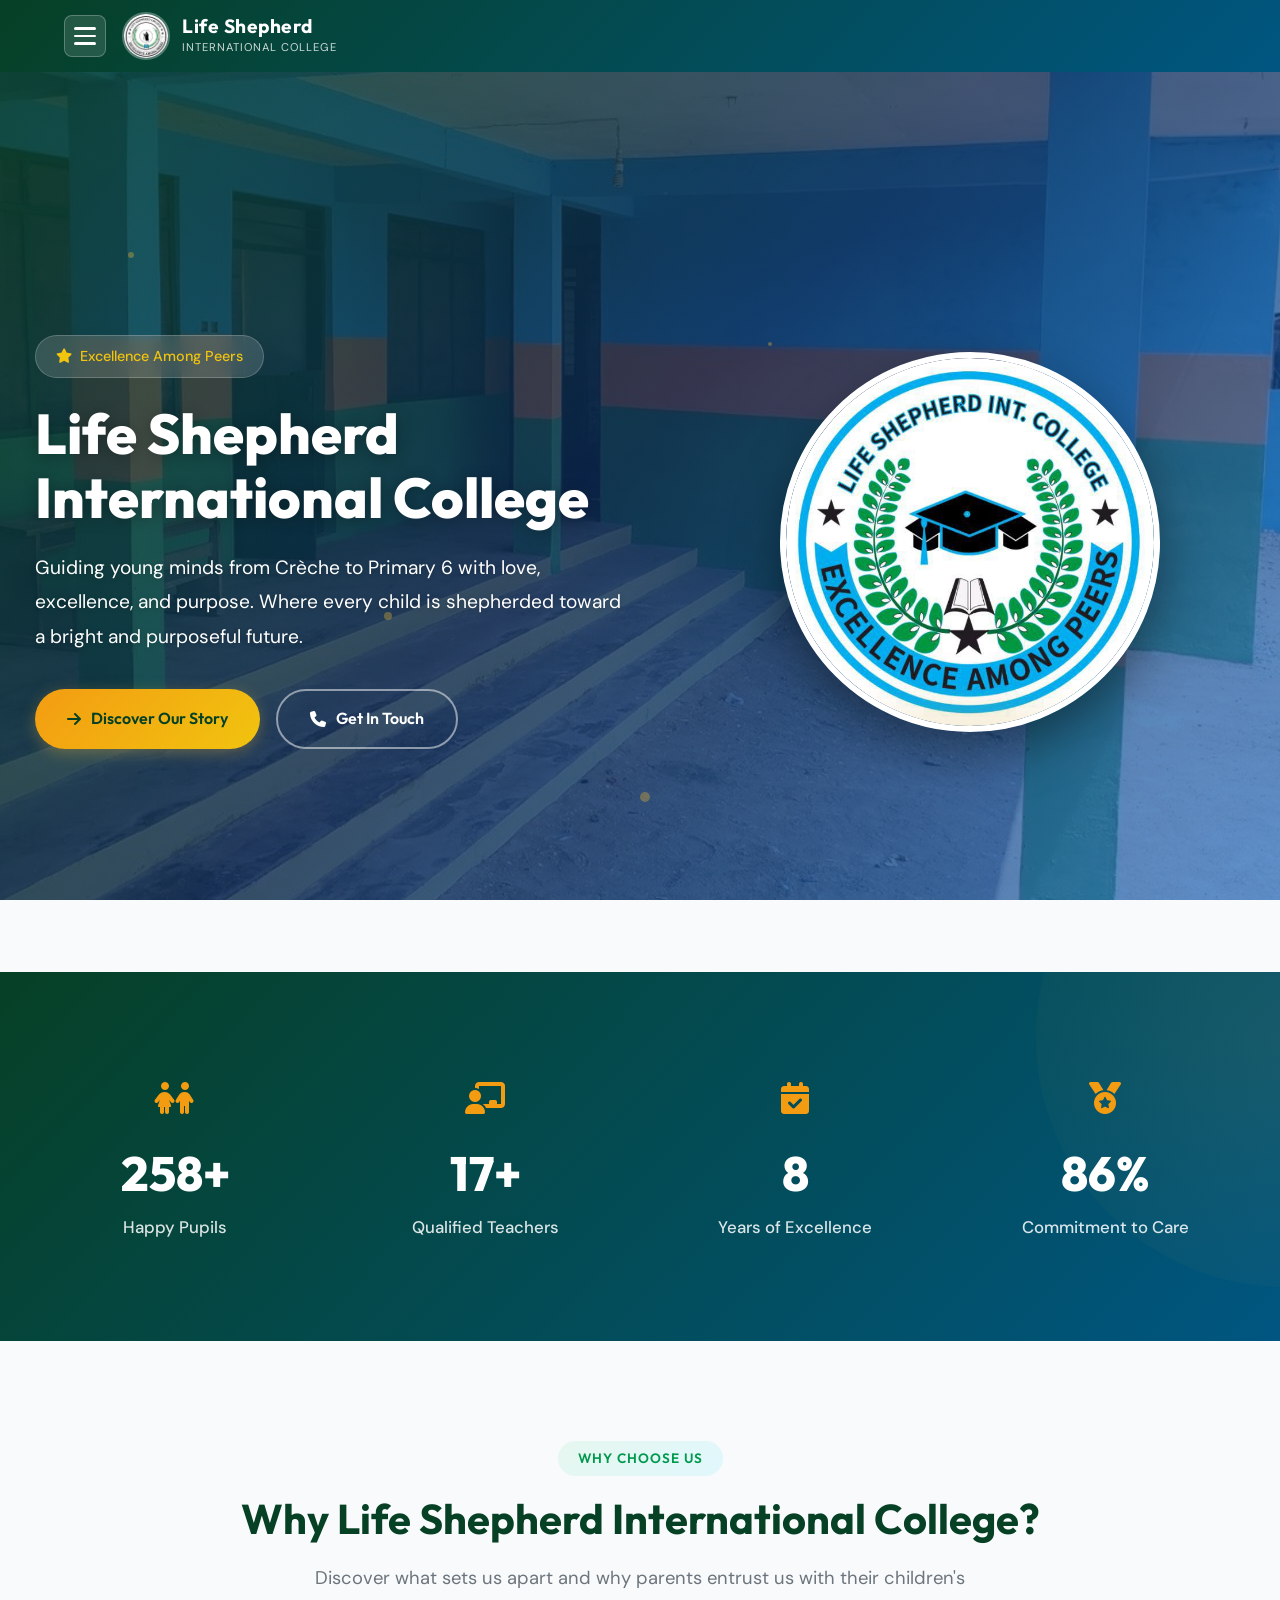
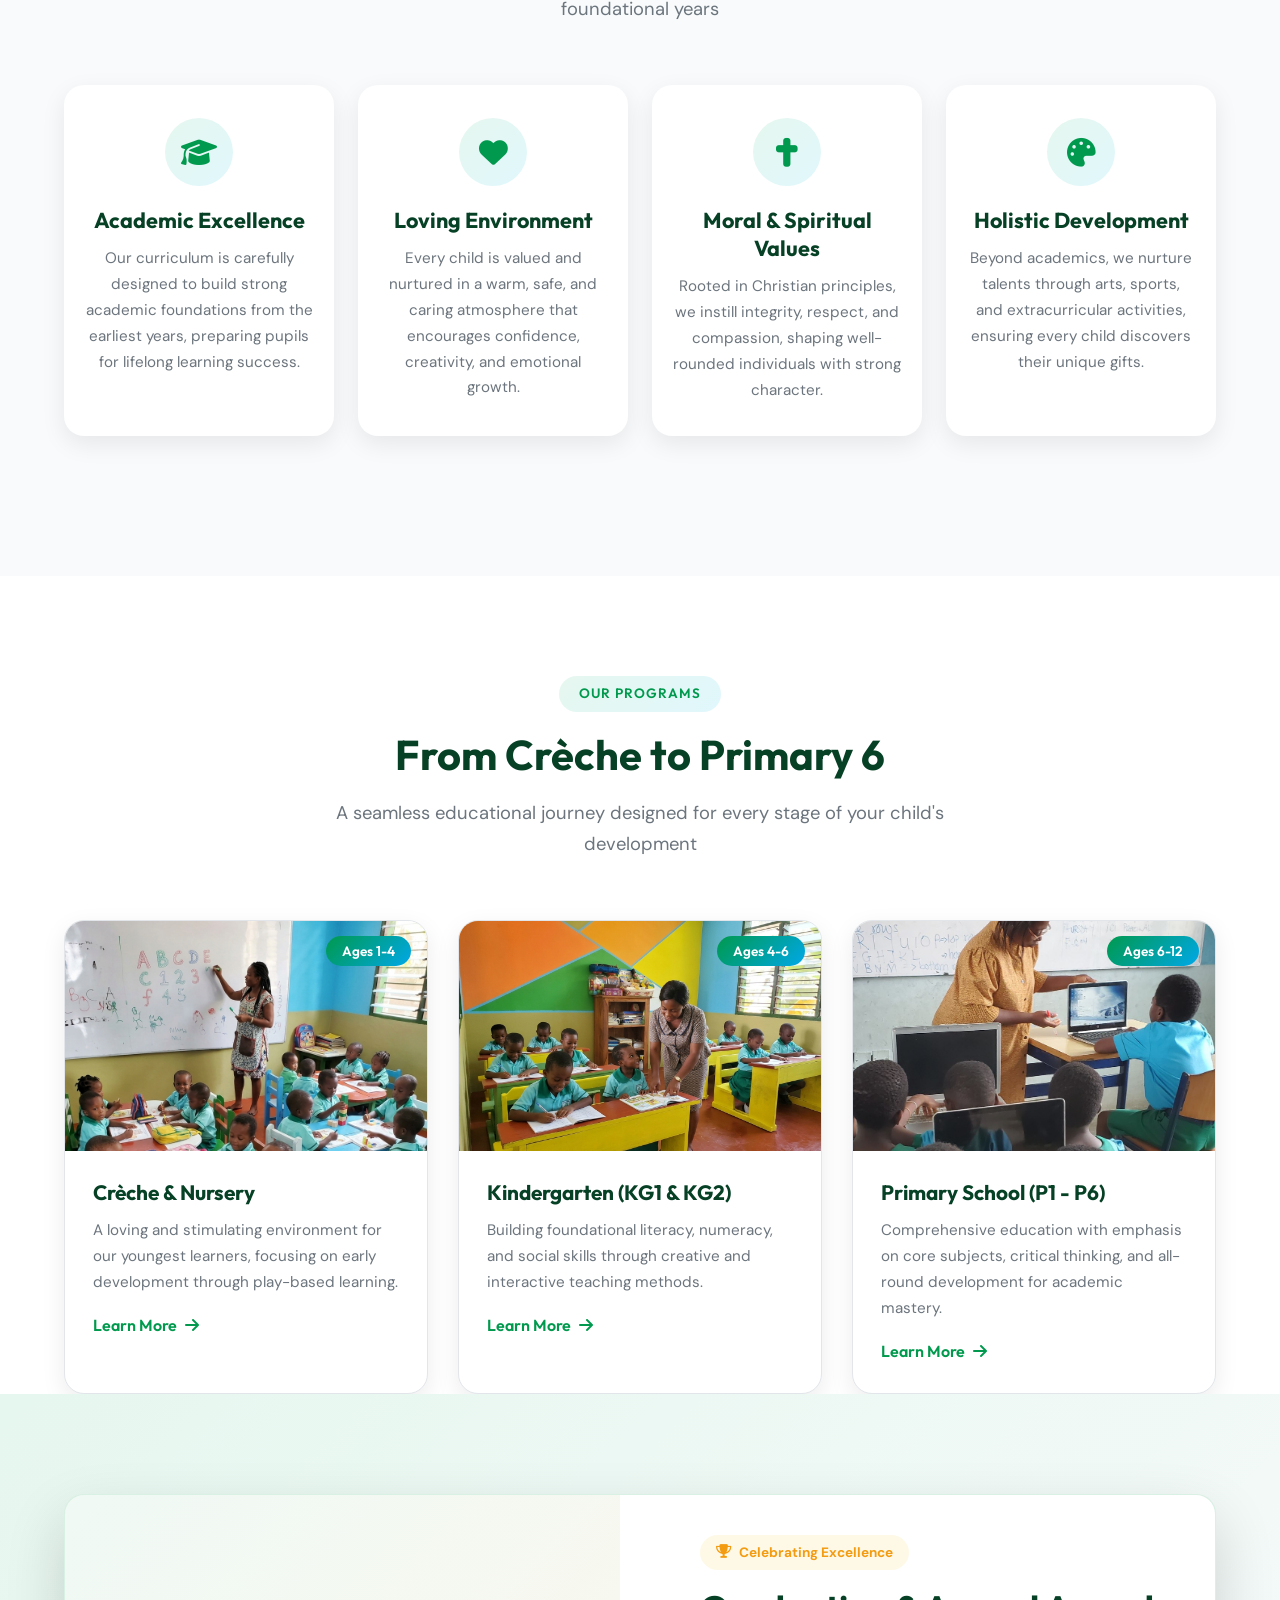
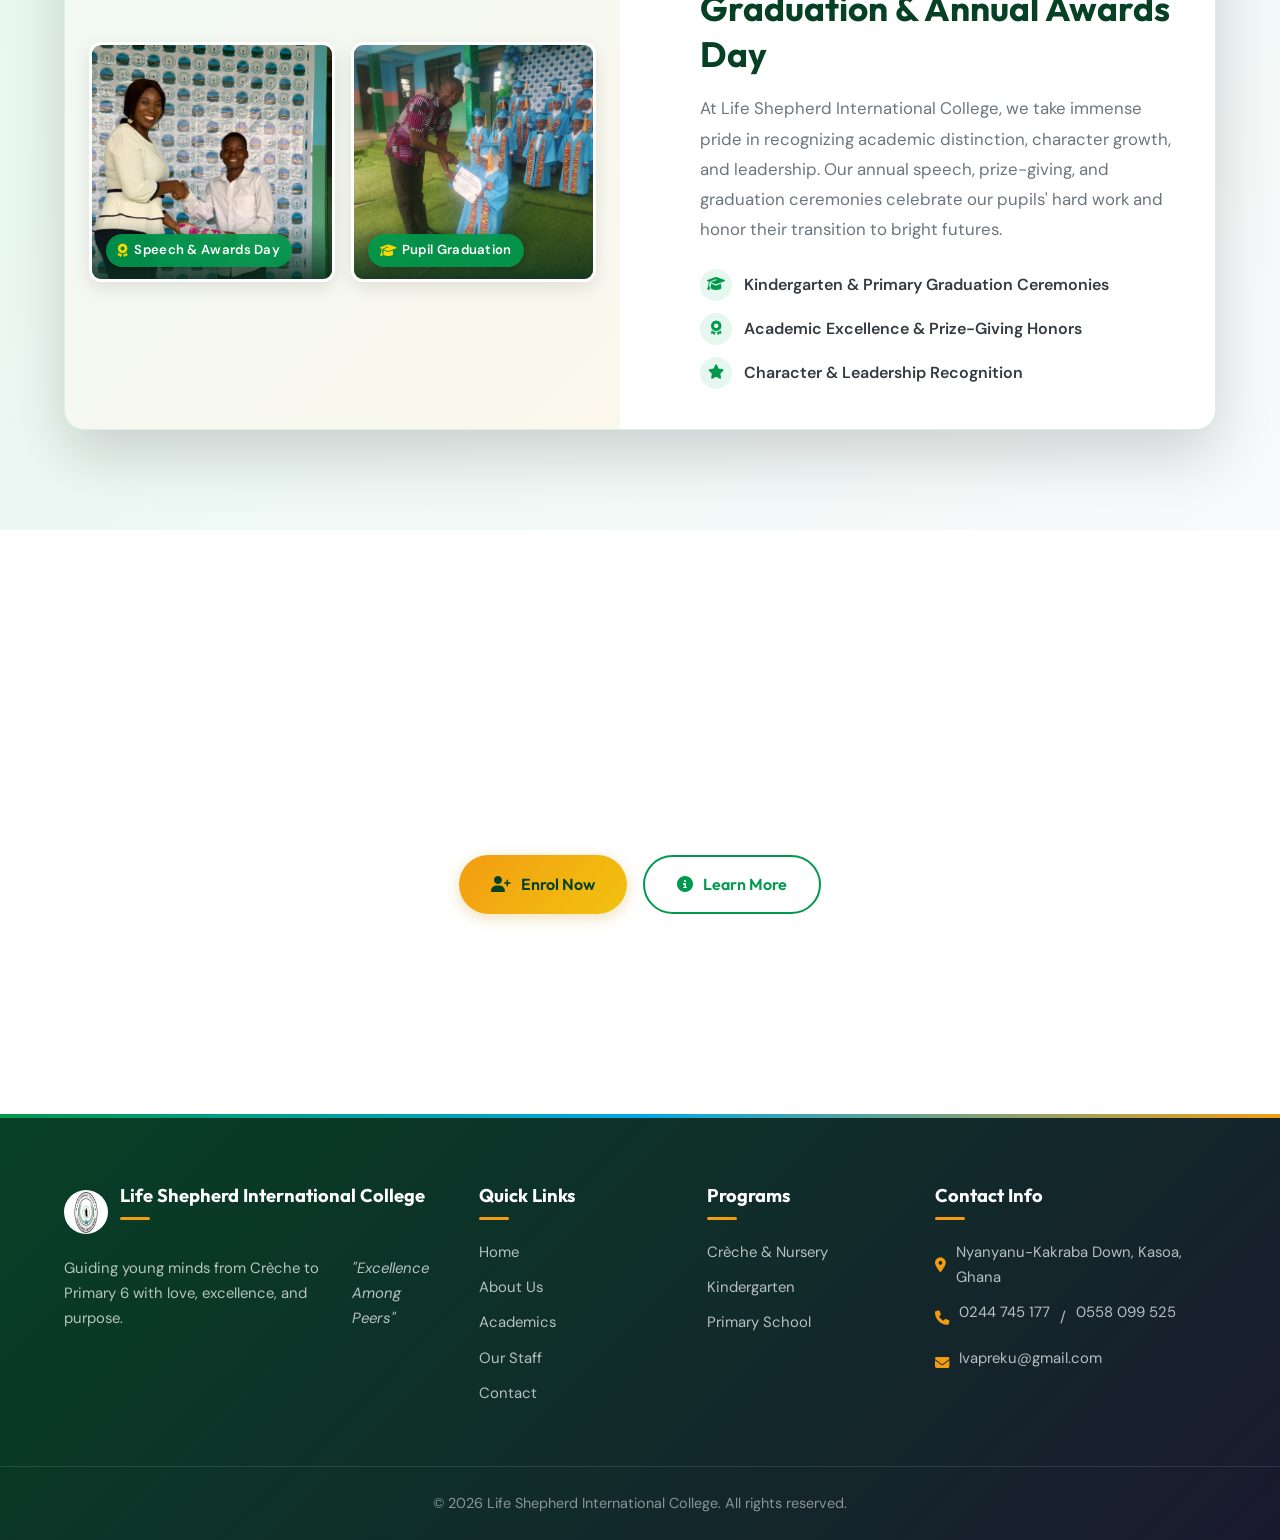
==== index.html @ 1c1d637f "hamburger icaon to hide context of header" ====
<!DOCTYPE html>
<html lang="en">
  <head>
    <meta charset="UTF-8" />
    <meta name="viewport" content="width=device-width, initial-scale=1.0" />
    <meta
      name="description"
      content="Life Shepherd International College - Nurturing excellence from Crèche to Primary 6. Quality education rooted in values, character, and academic distinction."
    />
    <meta
      name="keywords"
      content="school, education, Ghana, crèche, nursery, primary school, international college"
    />
    <meta name="author" content="Life Shepherd International College" />

    <title>Life Shepherd International College | Crèche to Primary 6</title>

    <!-- Favicon -->
    <link rel="icon" type="image/png" href="images/logo.png" />

    <!-- Google Fonts -->
    <link rel="preconnect" href="https://fonts.googleapis.com" />
    <link rel="preconnect" href="https://fonts.gstatic.com" crossorigin />
    <link
      href="https://fonts.googleapis.com/css2?family=Outfit:wght@300;400;500;600;700;800&family=DM+Sans:wght@400;500;700&display=swap"
      rel="stylesheet"
    />

    <!-- Font Awesome -->
    <link
      rel="stylesheet"
      href="https://cdnjs.cloudflare.com/ajax/libs/font-awesome/6.4.0/css/all.min.css"
    />

    <!-- CSS -->
    <link rel="stylesheet" href="style.css" />
  </head>
  <body>
    <!-- Header -->
    <header class="header" id="header">
      <nav class="nav-container">
        <div class="nav-left">
          <button class="hamburger" id="hamburger" aria-label="Toggle Navigation Menu" type="button">
            <span></span>
            <span></span>
            <span></span>
          </button>
          <a href="index.html" class="logo">
            <img src="images/logo.png" alt="LSIC Logo" class="logo-img" />
            <div class="logo-text">
              <span class="logo-name">Life Shepherd</span>
              <span class="logo-tagline">International College</span>
            </div>
          </a>
        </div>

        <ul class="nav-menu" id="nav-menu">
          <li><a href="index.html" class="nav-link active">Home</a></li>
          <li><a href="about.html" class="nav-link">About Us</a></li>
          <li><a href="academics.html" class="nav-link">Academics</a></li>
          <li><a href="staff.html" class="nav-link">Our Staff</a></li>
          <li><a href="contact.html" class="nav-link">Contact</a></li>
        </ul>
      </nav>
    </header>

    <!-- Main Content -->
    <main class="main">
      <!-- Hero Section -->
      <section class="hero" id="hero-section">
        <div class="hero-particles">
          <div class="particle"></div>
          <div class="particle"></div>
          <div class="particle"></div>
          <div class="particle"></div>
          <div class="particle"></div>
        </div>
        <div class="hero-content">
          <div class="hero-badge">
            <i class="fa-solid fa-star"></i> Excellence Among Peers
          </div>
          <h1>Life Shepherd International College</h1>
          <p>
            Guiding young minds from Crèche to Primary 6 with love, excellence,
            and purpose. Where every child is shepherded toward a bright and
            purposeful future.
          </p>
          <div class="hero-buttons">
            <a href="about.html" class="cta-button primary">
              <i class="fa-solid fa-arrow-right"></i> Discover Our Story
            </a>
            <a href="contact.html" class="cta-button secondary">
              <i class="fa-solid fa-phone"></i> Get In Touch
            </a>
          </div>
        </div>
        <div class="hero-image">
          <div class="hero-img-wrapper">
            <img
              src="images/lsic.jpg"
              alt="Life Shepherd International College"
              class="hero-img"
            />
            <div class="hero-img-glow"></div>
          </div>
        </div>
      </section>

      <!-- Stats Section -->
      <section class="stats" id="stats-section">
        <div class="stats-grid">
          <div class="stat-item">
            <div class="stat-icon">
              <i class="fa-solid fa-children"></i>
            </div>
            <h3 data-count="0">300+</h3>
            <p>Happy Pupils</p>
          </div>
          <div class="stat-item">
            <div class="stat-icon">
              <i class="fa-solid fa-chalkboard-user"></i>
            </div>
            <h3 data-count="0">20+</h3>
            <p>Qualified Teachers</p>
          </div>
          <div class="stat-item">
            <div class="stat-icon">
              <i class="fa-solid fa-calendar-check"></i>
            </div>
            <h3 data-count="0">10</h3>
            <p>Years of Excellence</p>
          </div>
          <div class="stat-item">
            <div class="stat-icon">
              <i class="fa-solid fa-medal"></i>
            </div>
            <h3 data-count="0">100%</h3>
            <p>Commitment to Care</p>
          </div>
        </div>
      </section>

      <!-- Why Choose Us Section -->
      <section class="why-choose-section" id="why-choose">
        <div class="section-content">
          <div class="section-header">
            <span class="section-badge">Why Choose Us</span>
            <h2>Why Life Shepherd International College?</h2>
            <p>
              Discover what sets us apart and why parents entrust us with their
              children's foundational years
            </p>
          </div>
          <div class="cards-grid">
            <div class="card" data-aos="fade-up">
              <div class="card-icon">
                <i class="fa-solid fa-graduation-cap"></i>
              </div>
              <h3>Academic Excellence</h3>
              <p>
                Our curriculum is carefully designed to build strong academic
                foundations from the earliest years, preparing pupils for
                lifelong learning success.
              </p>
            </div>
            <div class="card" data-aos="fade-up" data-delay="100">
              <div class="card-icon">
                <i class="fa-solid fa-heart"></i>
              </div>
              <h3>Loving Environment</h3>
              <p>
                Every child is valued and nurtured in a warm, safe, and caring
                atmosphere that encourages confidence, creativity, and emotional
                growth.
              </p>
            </div>
            <div class="card" data-aos="fade-up" data-delay="200">
              <div class="card-icon">
                <i class="fa-solid fa-cross"></i>
              </div>
              <h3>Moral & Spiritual Values</h3>
              <p>
                Rooted in Christian principles, we instill integrity, respect,
                and compassion, shaping well-rounded individuals with strong
                character.
              </p>
            </div>
            <div class="card" data-aos="fade-up" data-delay="300">
              <div class="card-icon">
                <i class="fa-solid fa-palette"></i>
              </div>
              <h3>Holistic Development</h3>
              <p>
                Beyond academics, we nurture talents through arts, sports, and
                extracurricular activities, ensuring every child discovers their
                unique gifts.
              </p>
            </div>
          </div>
        </div>
      </section>

      <!-- Programs Preview Section -->
      <section class="programs-preview" id="programs-preview">
        <div class="section-content">
          <div class="section-header">
            <span class="section-badge">Our Programs</span>
            <h2>From Crèche to Primary 6</h2>
            <p>
              A seamless educational journey designed for every stage of your
              child's development
            </p>
          </div>
          <div class="programs-preview-grid">
            <div class="program-preview-card">
              <div class="program-preview-img">
                <img
                  src="images/creche classroom.jpg"
                  alt="Crèche & Nursery"
                  class="program-img-creche"
                />
                <div class="program-overlay">
                  <span class="program-age">Ages 1-4</span>
                </div>
              </div>
              <div class="program-preview-content">
                <h3>Crèche & Nursery</h3>
                <p>
                  A loving and stimulating environment for our youngest learners,
                  focusing on early development through play-based learning.
                </p>
                <a href="academics.html" class="program-link">
                  Learn More <i class="fa-solid fa-arrow-right"></i>
                </a>
              </div>
            </div>
            <div class="program-preview-card">
              <div class="program-preview-img">
                <img
                  src="images/KG-class.jpg"
                  alt="Kindergarten"
                  class="program-img-kg"
                />
                <div class="program-overlay">
                  <span class="program-age">Ages 4-6</span>
                </div>
              </div>
              <div class="program-preview-content">
                <h3>Kindergarten (KG1 & KG2)</h3>
                <p>
                  Building foundational literacy, numeracy, and social skills
                  through creative and interactive teaching methods.
                </p>
                <a href="academics.html" class="program-link">
                  Learn More <i class="fa-solid fa-arrow-right"></i>
                </a>
              </div>
            </div>
            <div class="program-preview-card">
              <div class="program-preview-img">
                <img
                  src="images/IT teacher.jpg"
                  alt="Primary School Students"
                  class="program-img-primary"
                />
                <div class="program-overlay">
                  <span class="program-age">Ages 6-12</span>
                </div>
              </div>
              <div class="program-preview-content">
                <h3>Primary School (P1 - P6)</h3>
                <p>
                  Comprehensive education with emphasis on core subjects,
                  critical thinking, and all-round development for academic
                  mastery.
                </p>
                <a href="academics.html" class="program-link">
                  Learn More <i class="fa-solid fa-arrow-right"></i>
                </a>
              </div>
            </div>
          </div>
        </div>
      <!-- Graduation & Annual Awards Showcase Section -->
      <section class="graduation-section" id="graduation-section">
        <div class="section-content">
          <div class="graduation-card">
            <div class="graduation-img-grid">
              <div class="grad-img-item">
                <img
                  src="images/graduation-awards.jpg"
                  alt="Life Shepherd Graduation & Awards Ceremony"
                />
                <div class="grad-img-overlay">
                  <span class="grad-tag"><i class="fa-solid fa-award"></i> Speech & Awards Day</span>
                </div>
              </div>
              <div class="grad-img-item">
                <img
                  src="images/kids grad.jpg"
                  alt="Life Shepherd Kindergarten & Primary Graduation"
                />
                <div class="grad-img-overlay">
                  <span class="grad-tag"><i class="fa-solid fa-graduation-cap"></i> Pupil Graduation</span>
                </div>
              </div>
            </div>
            <div class="graduation-content">
              <span class="graduation-badge">
                <i class="fa-solid fa-trophy"></i> Celebrating Excellence
              </span>
              <h2>Graduation & Annual Awards Day</h2>
              <p>
                At Life Shepherd International College, we take immense pride in recognizing academic distinction, character growth, and leadership. Our annual speech, prize-giving, and graduation ceremonies celebrate our pupils' hard work and honor their transition to bright futures.
              </p>
              <div class="graduation-list">
                <div class="graduation-item">
                  <i class="fa-solid fa-graduation-cap"></i>
                  <span>Kindergarten & Primary Graduation Ceremonies</span>
                </div>
                <div class="graduation-item">
                  <i class="fa-solid fa-award"></i>
                  <span>Academic Excellence & Prize-Giving Honors</span>
                </div>
                <div class="graduation-item">
                  <i class="fa-solid fa-star"></i>
                  <span>Character & Leadership Recognition</span>
                </div>
              </div>
            </div>
          </div>
        </div>
      </section>

      <!-- Testimonial / CTA Section -->
      <section class="cta-section" id="cta-section">
        <div class="cta-content">
          <h2>Give Your Child the Gift of a Bright Future</h2>
          <p>
            Enrolment is now open for the upcoming academic year. Secure your
            child's place at Life Shepherd International College today.
          </p>
          <div class="cta-buttons">
            <a href="contact.html" class="cta-button primary">
              <i class="fa-solid fa-user-plus"></i> Enrol Now
            </a>
            <a href="about.html" class="cta-button secondary">
              <i class="fa-solid fa-info-circle"></i> Learn More
            </a>
          </div>
        </div>
      </section>
    </main>

    <!-- Footer -->
    <footer class="footer">
      <div class="footer-content">
        <div class="footer-section footer-about">
          <div class="footer-logo">
            <img src="images/logo.png" alt="LSIC Logo" />
            <h4>Life Shepherd International College</h4>
          </div>
          <p>
            Guiding young minds from Crèche to Primary 6 with love, excellence,
            and purpose. <em>"Excellence Among Peers"</em>
          </p>

        </div>
        <div class="footer-section">
          <h4>Quick Links</h4>
          <a href="index.html">Home</a>
          <a href="about.html">About Us</a>
          <a href="academics.html">Academics</a>
          <a href="staff.html">Our Staff</a>
          <a href="contact.html">Contact</a>
        </div>
        <div class="footer-section">
          <h4>Programs</h4>
          <a href="academics.html">Crèche & Nursery</a>
          <a href="academics.html">Kindergarten</a>
          <a href="academics.html">Primary School</a>
        </div>
        <div class="footer-section">
          <h4>Contact Info</h4>
          <p><i class="fa-solid fa-location-dot"></i> Nyanyanu-Kakraba Down, Kasoa, Ghana</p>
          <p><i class="fa-solid fa-phone"></i> <a href="tel:+233244745177">0244 745 177</a> / <a href="tel:+233558099525">0558 099 525</a></p>
          <p><i class="fa-solid fa-envelope"></i> <a href="https://mail.google.com/mail/?view=cm&fs=1&to=Ivapreku@gmail.com" target="_blank" rel="noopener noreferrer">Ivapreku@gmail.com</a></p>
        </div>
      </div>
      <div class="footer-bottom">
        <p>
          &copy; 2026 Life Shepherd International College. All rights reserved.
        </p>
      </div>
    </footer>

    <!-- JavaScript -->
    <script src="script.js"></script>
  </body>
</html>
---- style.css ----
/* ====================================
   Life Shepherd International College
   Premium School Website Styles
   Color Palette: Deep Green & Royal Blue
   ==================================== */

/* CSS Custom Properties */
:root {
  /* Primary Colors - Matching Official Crest */
  --green-deep: #064025;
  --green-main: #00994d;
  --green-light: #00c864;
  --green-pale: #e6f7ef;

  /* Secondary Colors - Cyan & Royal Blue from Crest */
  --blue-deep: #005681;
  --blue-main: #00a8e8;
  --blue-light: #48cae4;
  --blue-pale: #e0f7fc;

  /* Accent Colors */
  --gold: #f39c12;
  --gold-light: #f1c40f;
  --gold-pale: #fef9e7;

  /* Neutrals */
  --white: #ffffff;
  --off-white: #f8fafb;
  --gray-100: #f1f3f5;
  --gray-200: #e2e6ea;
  --gray-400: #adb5bd;
  --gray-600: #6c757d;
  --gray-800: #343a40;
  --dark: #1a1a2e;

  /* Typography */
  --font-heading: "Outfit", sans-serif;
  --font-body: "DM Sans", sans-serif;

  /* Spacing */
  --section-padding: 100px 0;
  --container-max: 1200px;

  /* Transitions */
  --transition: all 0.35s cubic-bezier(0.4, 0, 0.2, 1);
  --transition-slow: all 0.6s cubic-bezier(0.4, 0, 0.2, 1);

  /* Shadows */
  --shadow-sm: 0 2px 8px rgba(0, 0, 0, 0.06);
  --shadow-md: 0 8px 25px rgba(0, 0, 0, 0.08);
  --shadow-lg: 0 15px 40px rgba(0, 0, 0, 0.12);
  --shadow-xl: 0 25px 60px rgba(0, 0, 0, 0.16);

  /* Border Radius */
  --radius-sm: 8px;
  --radius-md: 12px;
  --radius-lg: 20px;
  --radius-xl: 30px;
  --radius-full: 50px;
}

/* ====================================
   Reset & Base Styles
   ==================================== */
*,
*::before,
*::after {
  margin: 0;
  padding: 0;
  box-sizing: border-box;
}

html {
  scroll-behavior: smooth;
  font-size: 16px;
}

body {
  font-family: var(--font-body);
  line-height: 1.7;
  color: var(--gray-800);
  background: var(--off-white);
  overflow-x: hidden;
  -webkit-font-smoothing: antialiased;
}

img {
  max-width: 100%;
  height: auto;
  display: block;
}

a {
  text-decoration: none;
  color: inherit;
}

h1, h2, h3, h4, h5, h6 {
  font-family: var(--font-heading);
  font-weight: 700;
  line-height: 1.3;
  color: var(--dark);
}

/* ====================================
   Header & Navigation
   ==================================== */
.header {
  background: linear-gradient(135deg, var(--green-deep) 0%, var(--blue-deep) 100%);
  color: var(--white);
  padding: 0;
  position: fixed;
  width: 100%;
  top: 0;
  z-index: 1000;
  transition: var(--transition);
  backdrop-filter: blur(10px);
}

.header.scrolled {
  background: rgba(13, 74, 46, 0.97);
  box-shadow: 0 4px 20px rgba(0, 0, 0, 0.15);
}

.nav-container {
  max-width: var(--container-max);
  margin: 0 auto;
  display: flex;
  justify-content: space-between;
  align-items: center;
  padding: 12px 24px;
  position: relative;
}

.nav-left {
  display: flex;
  align-items: center;
  gap: 16px;
}

.logo {
  display: flex;
  align-items: center;
  gap: 12px;
  text-decoration: none;
  color: var(--white);
}

.logo-img {
  width: 48px !important;
  height: 48px !important;
  max-width: 48px !important;
  max-height: 48px !important;
  border-radius: 50% !important;
  object-fit: cover !important;
  border: 2px solid rgba(255, 255, 255, 0.3);
  transition: var(--transition);
  flex-shrink: 0;
}

.logo:hover .logo-img {
  border-color: var(--gold);
  transform: scale(1.05);
}

.logo-text {
  display: flex;
  flex-direction: column;
}

.logo-name {
  font-family: var(--font-heading);
  font-size: 1.2rem;
  font-weight: 700;
  letter-spacing: 0.5px;
  line-height: 1.2;
}

.logo-tagline {
  font-size: 0.7rem;
  font-weight: 400;
  opacity: 0.8;
  letter-spacing: 1px;
  text-transform: uppercase;
}

/* Dropdown Navigation Menu Toggling from Top of Main Header */
.nav-menu {
  position: absolute;
  top: 100%;
  left: 0;
  width: 100%;
  display: flex;
  justify-content: center;
  align-items: center;
  list-style: none;
  gap: 12px;
  padding: 16px 24px;
  background: linear-gradient(135deg, rgba(6, 64, 37, 0.98) 0%, rgba(0, 86, 129, 0.98) 100%);
  backdrop-filter: blur(15px);
  -webkit-backdrop-filter: blur(15px);
  border-top: 1px solid rgba(255, 255, 255, 0.12);
  border-bottom: 3px solid var(--gold);
  box-shadow: 0 15px 35px rgba(0, 0, 0, 0.3);
  transform: translateY(-120%);
  opacity: 0;
  visibility: hidden;
  pointer-events: none;
  transition: transform 0.38s cubic-bezier(0.16, 1, 0.3, 1), opacity 0.3s ease, visibility 0.38s;
  z-index: 999;
}

.nav-menu.active {
  transform: translateY(0);
  opacity: 1;
  visibility: visible;
  pointer-events: auto;
}

.nav-menu li a {
  color: rgba(255, 255, 255, 0.9);
  text-decoration: none;
  font-family: var(--font-heading);
  font-weight: 500;
  font-size: 1rem;
  padding: 10px 22px;
  border-radius: var(--radius-full);
  transition: var(--transition);
  position: relative;
  display: inline-block;
}

.nav-menu li a:hover {
  color: var(--white);
  background: rgba(255, 255, 255, 0.15);
  transform: translateY(-2px);
}

.nav-menu li a.active {
  color: var(--white);
  background: rgba(255, 255, 255, 0.22);
}

.nav-menu li a.active::after {
  content: "";
  position: absolute;
  bottom: 4px;
  left: 50%;
  transform: translateX(-50%);
  width: 24px;
  height: 3px;
  background: var(--gold);
  border-radius: 2px;
}

/* Hamburger at Top Left */
.hamburger {
  display: flex;
  flex-direction: column;
  justify-content: center;
  align-items: center;
  cursor: pointer;
  width: 42px;
  height: 42px;
  padding: 8px;
  gap: 5px;
  z-index: 1001;
  background: rgba(255, 255, 255, 0.12);
  border: 1px solid rgba(255, 255, 255, 0.25);
  border-radius: var(--radius-sm);
  transition: var(--transition);
  outline: none;
}

.hamburger:hover {
  background: rgba(255, 255, 255, 0.22);
  border-color: var(--gold);
  transform: scale(1.05);
}

.hamburger:focus-visible {
  box-shadow: 0 0 0 3px rgba(243, 156, 18, 0.5);
}

.hamburger span {
  width: 22px;
  height: 2.5px;
  background: var(--white);
  border-radius: 3px;
  transition: var(--transition);
  transform-origin: center;
}

.hamburger.active span:nth-child(1) {
  transform: translateY(7.5px) rotate(45deg);
}

.hamburger.active span:nth-child(2) {
  opacity: 0;
  transform: scaleX(0);
}

.hamburger.active span:nth-child(3) {
  transform: translateY(-7.5px) rotate(-45deg);
}

/* ====================================
   Main Content
   ==================================== */
.main {
  margin-top: 72px;
}

/* ====================================
   Hero Section
   ==================================== */
.hero {
  background: linear-gradient(
      135deg,
      rgba(13, 74, 46, 0.78) 0%,
      rgba(12, 45, 94, 0.72) 50%,
      rgba(21, 101, 192, 0.68) 100%
    ),
    url("images/building.jpg");
  background-size: cover;
  background-position: center;
  background-attachment: fixed;
  color: var(--white);
  padding: 140px 24px 100px;
  min-height: 100vh;
  display: flex;
  align-items: center;
  justify-content: center;
  gap: 60px;
  max-width: 100vw;
  position: relative;
  overflow: hidden;
}

/* Animated particles */
.hero-particles {
  position: absolute;
  top: 0;
  left: 0;
  width: 100%;
  height: 100%;
  overflow: hidden;
  pointer-events: none;
}

.particle {
  position: absolute;
  width: 6px;
  height: 6px;
  background: rgba(212, 167, 57, 0.4);
  border-radius: 50%;
  animation: float-particle 15s infinite ease-in-out;
}

.particle:nth-child(1) { left: 10%; top: 20%; animation-delay: 0s; animation-duration: 12s; }
.particle:nth-child(2) { left: 30%; top: 60%; animation-delay: 2s; animation-duration: 18s; width: 8px; height: 8px; }
.particle:nth-child(3) { left: 60%; top: 30%; animation-delay: 4s; animation-duration: 14s; width: 4px; height: 4px; }
.particle:nth-child(4) { left: 80%; top: 70%; animation-delay: 1s; animation-duration: 16s; }
.particle:nth-child(5) { left: 50%; top: 80%; animation-delay: 3s; animation-duration: 20s; width: 10px; height: 10px; }

@keyframes float-particle {
  0%, 100% { transform: translateY(0) translateX(0); opacity: 0.3; }
  25% { transform: translateY(-80px) translateX(30px); opacity: 0.7; }
  50% { transform: translateY(-40px) translateX(-20px); opacity: 0.5; }
  75% { transform: translateY(-100px) translateX(40px); opacity: 0.8; }
}

.hero-content {
  flex: 1;
  max-width: 600px;
  animation: fadeInUp 1s ease-out;
}

.hero-badge {
  display: inline-flex;
  align-items: center;
  gap: 8px;
  background: rgba(255, 255, 255, 0.15);
  backdrop-filter: blur(10px);
  border: 1px solid rgba(255, 255, 255, 0.2);
  color: var(--gold-light);
  padding: 8px 20px;
  border-radius: var(--radius-full);
  font-size: 0.9rem;
  font-weight: 500;
  margin-bottom: 24px;
  animation: fadeInUp 1s ease-out 0.2s both;
}

.hero h1 {
  font-size: 3.5rem;
  margin-bottom: 20px;
  font-weight: 800;
  color: var(--white);
  line-height: 1.15;
  text-shadow: 0 2px 15px rgba(0, 0, 0, 0.3);
  animation: fadeInUp 1s ease-out 0.4s both;
}

.hero p {
  font-size: 1.2rem;
  margin-bottom: 35px;
  opacity: 0.92;
  line-height: 1.8;
  text-shadow: 0 1px 5px rgba(0, 0, 0, 0.2);
  animation: fadeInUp 1s ease-out 0.6s both;
}

.hero-buttons {
  display: flex;
  gap: 16px;
  flex-wrap: wrap;
  animation: fadeInUp 1s ease-out 0.8s both;
}

.hero-image {
  flex: 1;
  max-width: 550px;
  animation: fadeInRight 1s ease-out 0.5s both;
}

.hero-img-wrapper {
  position: relative;
  width: 380px;
  height: 380px;
  max-width: 100%;
  aspect-ratio: 1 / 1;
  border-radius: 50%;
  overflow: hidden;
  box-shadow: 0 20px 50px rgba(0, 0, 0, 0.4);
  border: 6px solid var(--white);
  transition: var(--transition-slow);
  background: transparent;
  padding: 0;
  display: flex;
  align-items: center;
  justify-content: center;
  margin: 0 auto;
}

.hero-img-wrapper:hover {
  transform: scale(1.04) translateY(-5px);
  box-shadow: 0 30px 65px rgba(0, 0, 0, 0.5);
}

.hero-img-wrapper img[src*="lsic.jpg"],
.hero-img-wrapper .hero-img {
  border-radius: 50%;
  object-fit: cover !important;
  object-position: center center !important;
  width: 100%;
  height: 100%;
}

.hero-img-glow {
  position: absolute;
  bottom: -20px;
  left: 10%;
  right: 10%;
  height: 40px;
  background: radial-gradient(ellipse, rgba(212, 167, 57, 0.3), transparent);
  filter: blur(15px);
}

/* ====================================
   Buttons
   ==================================== */
.cta-button {
  padding: 14px 32px;
  border: none;
  border-radius: var(--radius-full);
  font-family: var(--font-heading);
  font-size: 1rem;
  font-weight: 600;
  cursor: pointer;
  transition: var(--transition);
  text-decoration: none;
  display: inline-flex;
  align-items: center;
  gap: 10px;
  text-align: center;
}

.cta-button.primary {
  background: linear-gradient(135deg, var(--gold), var(--gold-light));
  color: var(--green-deep);
  box-shadow: 0 4px 15px rgba(212, 167, 57, 0.35);
}

.cta-button.primary:hover {
  transform: translateY(-3px);
  box-shadow: 0 8px 30px rgba(212, 167, 57, 0.5);
}

.cta-button.secondary {
  background: transparent;
  border: 2px solid rgba(255, 255, 255, 0.5);
  color: var(--white);
}

.cta-button.secondary:hover {
  background: rgba(255, 255, 255, 0.15);
  border-color: var(--white);
  transform: translateY(-3px);
}

/* Green secondary button (non-hero contexts) */
.about-section .cta-button.secondary,
.academics-section .cta-button.secondary,
.staff-section .cta-button.secondary,
.contact-section .cta-button.secondary,
.why-choose-section .cta-button.secondary,
.programs-preview .cta-button.secondary {
  border-color: var(--green-main);
  color: var(--green-main);
}

.about-section .cta-button.secondary:hover,
.academics-section .cta-button.secondary:hover,
.staff-section .cta-button.secondary:hover,
.contact-section .cta-button.secondary:hover {
  background: var(--green-main);
  color: var(--white);
}

/* ====================================
   Section Headers
   ==================================== */
.section-content {
  max-width: var(--container-max);
  margin: 0 auto;
  padding: 0 24px;
}

.section-header {
  text-align: center;
  margin-bottom: 60px;
}

.section-badge {
  display: inline-block;
  background: linear-gradient(135deg, var(--green-pale), var(--blue-pale));
  color: var(--green-main);
  padding: 6px 20px;
  border-radius: var(--radius-full);
  font-size: 0.85rem;
  font-weight: 600;
  font-family: var(--font-heading);
  letter-spacing: 1px;
  text-transform: uppercase;
  margin-bottom: 16px;
}

.section-header h2 {
  font-size: 2.6rem;
  margin-bottom: 16px;
  color: var(--green-deep);
  position: relative;
}

.section-header p {
  font-size: 1.15rem;
  color: var(--gray-600);
  max-width: 650px;
  margin: 0 auto;
}

/* ====================================
   Stats Section
   ==================================== */
.stats {
  background: linear-gradient(135deg, var(--green-deep) 0%, var(--blue-deep) 100%);
  color: var(--white);
  padding: 80px 24px;
  position: relative;
  overflow: hidden;
}

.stats::before {
  content: "";
  position: absolute;
  top: -50%;
  right: -20%;
  width: 500px;
  height: 500px;
  background: radial-gradient(circle, rgba(212, 167, 57, 0.1), transparent);
  border-radius: 50%;
}

.stats-grid {
  display: grid;
  grid-template-columns: repeat(4, 1fr);
  gap: 40px;
  max-width: var(--container-max);
  margin: 0 auto;
  text-align: center;
  position: relative;
  z-index: 1;
}

.stat-item {
  padding: 20px;
}

.stat-icon {
  font-size: 2rem;
  margin-bottom: 16px;
  color: var(--gold);
}

.stat-item h3 {
  font-size: 3rem;
  margin-bottom: 8px;
  font-weight: 800;
  color: var(--white);
  font-family: var(--font-heading);
}

.stat-item p {
  font-size: 1.05rem;
  opacity: 0.85;
  font-weight: 500;
}

/* ====================================
   Cards
   ==================================== */
.cards-grid {
  display: grid;
  grid-template-columns: repeat(4, 1fr);
  gap: 24px;
  margin: 40px 0;
}

.card {
  background: var(--white);
  padding: 32px 20px;
  border-radius: var(--radius-lg);
  box-shadow: var(--shadow-md);
  transition: var(--transition);
  text-align: center;
  border: 1px solid transparent;
  position: relative;
  overflow: hidden;
}

.card::before {
  content: "";
  position: absolute;
  top: 0;
  left: 0;
  right: 0;
  height: 4px;
  background: linear-gradient(90deg, var(--green-main), var(--blue-main));
  transform: scaleX(0);
  transition: var(--transition);
  transform-origin: left;
}

.card:hover {
  transform: translateY(-8px);
  box-shadow: var(--shadow-xl);
  border-color: var(--green-pale);
}

.card:hover::before {
  transform: scaleX(1);
}

.card-icon {
  font-size: 1.8rem;
  margin-bottom: 20px;
  color: var(--green-main);
  display: inline-flex;
  align-items: center;
  justify-content: center;
  width: 68px;
  height: 68px;
  border-radius: 50%;
  background: linear-gradient(135deg, var(--green-pale), var(--blue-pale));
  transition: var(--transition);
}

.card:hover .card-icon {
  background: linear-gradient(135deg, var(--green-main), var(--blue-main));
  color: var(--white);
  transform: scale(1.1) rotate(5deg);
}

.card h3 {
  font-size: 1.35rem;
  margin-bottom: 12px;
  color: var(--green-deep);
}

.card p {
  color: var(--gray-600);
  line-height: 1.7;
  font-size: 0.95rem;
}

/* ====================================
   Why Choose Us Section
   ==================================== */
.why-choose-section {
  padding: var(--section-padding);
  background: var(--off-white);
}

/* ====================================
   Programs Preview Section
   ==================================== */
.programs-preview {
  padding: var(--section-padding);
  background: var(--white);
}

.programs-preview-grid {
  display: grid;
  grid-template-columns: repeat(3, 1fr);
  gap: 30px;
}

.program-preview-card {
  background: var(--white);
  border-radius: var(--radius-lg);
  overflow: hidden;
  box-shadow: var(--shadow-md);
  transition: var(--transition);
  border: 1px solid var(--gray-200);
}

.program-preview-card:hover {
  transform: translateY(-8px);
  box-shadow: var(--shadow-xl);
}

.program-preview-img {
  position: relative;
  height: 230px;
  overflow: hidden;
}

.program-preview-img img {
  width: 100%;
  height: 100%;
  object-fit: cover;
  transition: var(--transition-slow);
}

.program-preview-img img.program-img-creche,
.program-preview-img img[src*="creche classroom"] {
  object-position: center 18% !important;
}

.program-preview-img img.program-img-kg,
.program-preview-img img[src*="KG-class"] {
  object-position: center 25% !important;
}

.program-preview-img img.program-img-primary,
.program-preview-img img[src*="IT teacher"] {
  object-position: center 15% !important;
}

.program-preview-card:hover .program-preview-img img {
  transform: scale(1.08);
}

.program-overlay {
  position: absolute;
  top: 16px;
  right: 16px;
}

.program-age {
  background: linear-gradient(135deg, var(--green-main), var(--blue-main));
  color: var(--white);
  padding: 6px 16px;
  border-radius: var(--radius-full);
  font-size: 0.85rem;
  font-weight: 600;
  font-family: var(--font-heading);
}

.program-preview-content {
  padding: 28px;
}

.program-preview-content h3 {
  font-size: 1.3rem;
  margin-bottom: 12px;
  color: var(--green-deep);
}

.program-preview-content p {
  color: var(--gray-600);
  line-height: 1.7;
  margin-bottom: 16px;
  font-size: 0.95rem;
}

.program-link {
  display: inline-flex;
  align-items: center;
  gap: 8px;
  color: var(--green-main);
  font-weight: 600;
  font-family: var(--font-heading);
  transition: var(--transition);
}

.program-link:hover {
  color: var(--blue-main);
  gap: 12px;
}

/* ====================================
   CTA Section
   ==================================== */
.cta-section {
  background: linear-gradient(
      135deg,
      rgba(13, 74, 46, 0.95),
      rgba(12, 45, 94, 0.95)
    ),
    url("images/school-campus.png");
  background-size: cover;
  background-position: center;
  background-attachment: fixed;
  padding: 100px 24px;
  text-align: center;
}

.cta-content {
  max-width: 700px;
  margin: 0 auto;
}

.cta-content h2 {
  font-size: 2.5rem;
  color: var(--white);
  margin-bottom: 20px;
  line-height: 1.3;
}

.cta-content p {
  font-size: 1.15rem;
  color: rgba(255, 255, 255, 0.85);
  margin-bottom: 35px;
  line-height: 1.8;
}

.cta-buttons {
  display: flex;
  gap: 16px;
  justify-content: center;
  flex-wrap: wrap;
}

/* ====================================
   Page Banner
   ==================================== */
.page-banner {
  background: linear-gradient(
    135deg,
    rgba(13, 74, 46, 0.93),
    rgba(12, 45, 94, 0.93)
  );
  padding: 140px 24px 80px;
  text-align: center;
  position: relative;
  overflow: hidden;
}

.page-banner::after {
  content: "";
  position: absolute;
  bottom: 0;
  left: 0;
  right: 0;
  height: 60px;
  background: var(--off-white);
  clip-path: ellipse(55% 100% at 50% 100%);
}

.page-banner-content h1 {
  font-size: 3rem;
  color: var(--white);
  margin-bottom: 16px;
  font-weight: 800;
}

.page-banner-content p {
  font-size: 1.15rem;
  color: rgba(255, 255, 255, 0.85);
  max-width: 600px;
  margin: 0 auto 20px;
}

.breadcrumb {
  display: flex;
  align-items: center;
  justify-content: center;
  gap: 10px;
  color: rgba(255, 255, 255, 0.6);
  font-size: 0.9rem;
}

.breadcrumb a {
  color: var(--gold-light);
  transition: var(--transition);
}

.breadcrumb a:hover {
  color: var(--white);
}

/* ====================================
   About Section
   ==================================== */
.about-section {
  padding: var(--section-padding);
}

.about-content {
  display: grid;
  grid-template-columns: 1fr 1fr;
  gap: 60px;
  align-items: center;
  margin-bottom: 80px;
}

.about-text .section-badge {
  margin-bottom: 24px;
}

.about-text h3 {
  font-size: 1.5rem;
  margin-bottom: 12px;
  color: var(--green-deep);
  display: flex;
  align-items: center;
  gap: 10px;
}

.about-text h3 i {
  color: var(--green-main);
  font-size: 1.2rem;
}

.about-text h3:not(:first-of-type) {
  margin-top: 30px;
}

.about-text p {
  margin-bottom: 16px;
  color: var(--gray-600);
  line-height: 1.8;
}

.about-image {
  overflow: hidden;
  border-radius: var(--radius-lg);
  height: 100%;
}

.about-img {
  border-radius: var(--radius-lg);
  box-shadow: var(--shadow-lg);
  transition: var(--transition-slow);
  width: 100%;
  height: 100%;
  object-fit: cover;
}

.about-img:hover {
  transform: scale(1.05);
}

/* Values Section */
.values-section {
  margin-top: 80px;
}

/* Facilities Section */
.facilities-section {
  margin-top: 80px;
}

.facilities-grid {
  display: grid;
  grid-template-columns: repeat(auto-fit, minmax(260px, 1fr));
  gap: 30px;
}

.facility-item {
  background: var(--white);
  border-radius: var(--radius-lg);
  overflow: hidden;
  box-shadow: var(--shadow-md);
  transition: var(--transition);
}

.facility-item:hover {
  transform: translateY(-6px);
  box-shadow: var(--shadow-xl);
}

.facility-img {
  width: 100%;
  height: 250px;
  object-fit: cover;
}

.facility-item h3 {
  padding: 24px 24px 8px;
  font-size: 1.3rem;
  color: var(--green-deep);
}

.facility-item p {
  padding: 0 24px 24px;
  color: var(--gray-600);
  line-height: 1.7;
}

/* Student Life Section */
.student-life-section {
  margin-top: 80px;
}

.student-gallery {
  display: grid;
  grid-template-columns: repeat(auto-fit, minmax(300px, 1fr));
  gap: 30px;
}

.student-item {
  background: var(--white);
  border-radius: var(--radius-lg);
  overflow: hidden;
  box-shadow: var(--shadow-md);
  transition: var(--transition);
}

.student-item:hover {
  transform: translateY(-6px);
  box-shadow: var(--shadow-xl);
}

.student-img {
  width: 100%;
  height: 220px;
  object-fit: cover;
}

.student-item h3 {
  padding: 24px 24px 8px;
  font-size: 1.2rem;
  color: var(--green-deep);
}

.student-item p {
  padding: 0 24px 24px;
  color: var(--gray-600);
  line-height: 1.7;
  font-size: 0.95rem;
}

/* ====================================
   Academics Section
   ==================================== */
.academics-section {
  padding: var(--section-padding);
}

.academic-levels {
  display: grid;
  gap: 50px;
  margin-bottom: 80px;
}

.academic-card {
  display: grid;
  grid-template-columns: 1fr 1fr;
  gap: 0;
  background: var(--white);
  border-radius: var(--radius-lg);
  overflow: hidden;
  box-shadow: var(--shadow-lg);
  transition: var(--transition);
}

.academic-card.reverse {
  direction: rtl;
}

.academic-card.reverse > * {
  direction: ltr;
}

.academic-card:hover {
  transform: translateY(-5px);
  box-shadow: var(--shadow-xl);
}

.academic-image img {
  width: 100%;
  height: 100%;
  object-fit: cover;
  min-height: 350px;
}

.academic-content {
  padding: 40px;
  display: flex;
  flex-direction: column;
  justify-content: center;
}

.academic-content .card-icon {
  margin-bottom: 16px;
}

.academic-content h3 {
  font-size: 1.6rem;
  margin-bottom: 8px;
  color: var(--green-deep);
}

.age-range {
  color: var(--gold);
  font-size: 1.05rem;
  margin-bottom: 16px;
  font-weight: 600;
}

.academic-content p {
  color: var(--gray-600);
  line-height: 1.8;
  margin-bottom: 12px;
}

/* Special Programs */
.special-programs {
  margin-top: 80px;
}

.programs-grid {
  display: grid;
  grid-template-columns: repeat(auto-fit, minmax(280px, 1fr));
  gap: 24px;
  margin-top: 40px;
}

.program-card {
  background: var(--white);
  border-radius: var(--radius-md);
  padding: 32px;
  text-align: center;
  box-shadow: var(--shadow-sm);
  transition: var(--transition);
  border: 1px solid var(--gray-200);
}

.program-card:hover {
  transform: translateY(-6px);
  box-shadow: var(--shadow-lg);
  border-color: var(--green-pale);
}

.program-card-icon {
  font-size: 2rem;
  color: var(--green-main);
  margin-bottom: 16px;
  display: inline-flex;
  align-items: center;
  justify-content: center;
  width: 64px;
  height: 64px;
  border-radius: 50%;
  background: var(--green-pale);
  transition: var(--transition);
}

.program-card:hover .program-card-icon {
  background: linear-gradient(135deg, var(--green-main), var(--blue-main));
  color: var(--white);
  transform: scale(1.1);
}

.program-card h4 {
  font-size: 1.15rem;
  margin-bottom: 10px;
  color: var(--green-deep);
}

.program-card p {
  color: var(--gray-600);
  font-size: 0.92rem;
  line-height: 1.7;
}

/* ====================================
   Staff Section
   ==================================== */
.staff-section {
  padding: var(--section-padding);
}

.staff-grid {
  display: grid;
  grid-template-columns: repeat(auto-fit, minmax(280px, 1fr));
  gap: 30px;
  margin-bottom: 60px;
}

.staff-card {
  background: var(--white);
  border-radius: var(--radius-lg);
  overflow: hidden;
  box-shadow: var(--shadow-md);
  transition: var(--transition);
}

.staff-card:hover {
  transform: translateY(-6px);
  box-shadow: var(--shadow-xl);
}

.staff-image {
  height: 260px;
  overflow: hidden;
}

.staff-image img {
  width: 100%;
  height: 100%;
  object-fit: cover;
  object-position: center top;
}

.staff-placeholder {
  width: 100%;
  height: 100%;
  background: linear-gradient(135deg, var(--green-pale), var(--blue-pale));
  display: flex;
  align-items: center;
  justify-content: center;
}

.staff-placeholder i {
  font-size: 4rem;
  color: var(--green-main);
  opacity: 0.5;
}

.staff-info {
  padding: 24px;
}

.staff-info h4 {
  font-size: 1.2rem;
  margin-bottom: 6px;
  color: var(--green-deep);
}

.staff-role {
  color: var(--gold);
  font-weight: 600;
  margin-bottom: 8px;
  font-size: 0.95rem;
}

.staff-qualification,
.staff-experience {
  color: var(--gray-600);
  font-size: 0.88rem;
  margin-bottom: 4px;
}

/* Recruitment Section */
.recruitment-section {
  text-align: center;
  margin-top: 60px;
}

.recruitment-card {
  background: linear-gradient(135deg, var(--green-pale), var(--blue-pale));
  border-radius: var(--radius-lg);
  padding: 50px 40px;
  max-width: 700px;
  margin: 0 auto;
  border: 1px solid var(--gray-200);
}

.recruitment-icon {
  font-size: 2.5rem;
  color: var(--green-main);
  margin-bottom: 20px;
}

.recruitment-card h3 {
  font-size: 1.8rem;
  margin-bottom: 16px;
  color: var(--green-deep);
}

.recruitment-card p {
  color: var(--gray-600);
  margin-bottom: 30px;
  max-width: 500px;
  margin-left: auto;
  margin-right: auto;
  line-height: 1.8;
}

/* ====================================
   Contact Section
   ==================================== */
.contact-section {
  padding: var(--section-padding);
}

.contact-content {
  display: grid;
  grid-template-columns: 1fr 1fr;
  gap: 60px;
  margin-bottom: 80px;
}

.contact-info h3 {
  font-size: 1.8rem;
  margin-bottom: 30px;
  color: var(--green-deep);
}

.contact-item {
  display: flex;
  align-items: flex-start;
  margin-bottom: 28px;
  gap: 16px;
}

.contact-item-icon {
  font-size: 1.3rem;
  margin-top: 4px;
}

.contact-item-icon i {
  color: var(--green-main);
}

.contact-item div {
  flex: 1;
}

.contact-item strong {
  color: var(--green-deep);
  font-size: 1rem;
}

.social-link {
  color: var(--blue-main);
  font-weight: 500;
  transition: var(--transition);
}

.social-link:hover {
  color: var(--green-main);
}

/* Contact Form */
.contact-form {
  background: var(--white);
  padding: 40px;
  border-radius: var(--radius-lg);
  box-shadow: var(--shadow-lg);
  border: 1px solid var(--gray-200);
}

.contact-form h3 {
  font-size: 1.6rem;
  margin-bottom: 28px;
  color: var(--green-deep);
}

.form-group {
  margin-bottom: 22px;
}

.form-group label {
  display: block;
  margin-bottom: 8px;
  color: var(--green-deep);
  font-weight: 600;
  font-family: var(--font-heading);
  font-size: 0.95rem;
}

.form-group input,
.form-group select,
.form-group textarea {
  width: 100%;
  padding: 14px 18px;
  border: 2px solid var(--gray-200);
  border-radius: var(--radius-sm);
  font-size: 1rem;
  font-family: var(--font-body);
  transition: var(--transition);
  background: var(--off-white);
}

.form-group input:focus,
.form-group select:focus,
.form-group textarea:focus {
  outline: none;
  border-color: var(--green-main);
  background: var(--white);
  box-shadow: 0 0 0 3px rgba(21, 115, 71, 0.1);
}

.form-group input::placeholder,
.form-group textarea::placeholder {
  color: var(--gray-400);
}

.form-group textarea {
  height: 130px;
  resize: vertical;
}

.submit-btn {
  width: 100%;
  margin-top: 10px;
  justify-content: center;
}

/* Admissions Section */
.admissions-section {
  margin-bottom: 60px;
}

.admissions-grid .card p {
  text-align: left;
}

/* Social Section */
.social-section {
  text-align: center;
  padding: 40px 0;
}

.social-links h3 {
  margin-bottom: 24px;
  color: var(--green-deep);
  font-size: 1.5rem;
}

.social-icons {
  display: flex;
  gap: 16px;
  justify-content: center;
}

.social-icon-lg {
  display: inline-flex;
  align-items: center;
  justify-content: center;
  width: 52px;
  height: 52px;
  border-radius: 50%;
  font-size: 1.3rem;
  transition: var(--transition);
  color: var(--white);
}

.social-icon-lg.facebook { background: #1877f2; }
.social-icon-lg.instagram { background: linear-gradient(135deg, #f09433, #e6683c, #dc2743, #cc2366, #bc1888); }
.social-icon-lg.twitter { background: #1da1f2; }
.social-icon-lg.youtube { background: #ff0000; }

.social-icon-lg:hover {
  transform: translateY(-4px) scale(1.1);
  box-shadow: 0 8px 20px rgba(0, 0, 0, 0.2);
}

/* ====================================
   Footer
   ==================================== */
.footer {
  background: linear-gradient(135deg, var(--green-deep) 0%, var(--dark) 100%);
  color: var(--white);
  padding: 70px 0 0;
  position: relative;
}

.footer::before {
  content: "";
  position: absolute;
  top: 0;
  left: 0;
  right: 0;
  height: 4px;
  background: linear-gradient(90deg, var(--green-main), var(--blue-main), var(--gold));
}

.footer-content {
  max-width: var(--container-max);
  margin: 0 auto;
  display: grid;
  grid-template-columns: 2fr 1fr 1fr 1.5fr;
  gap: 40px;
  padding: 0 24px;
}

.footer-logo {
  display: flex;
  align-items: center;
  gap: 12px;
  margin-bottom: 16px;
}

.footer-logo img {
  width: 44px;
  height: 44px;
  border-radius: 50%;
}

.footer-logo h4 {
  color: var(--white);
  font-size: 1.1rem;
}

.footer-about p {
  color: rgba(255, 255, 255, 0.7);
  margin-bottom: 20px;
  font-size: 0.93rem;
  line-height: 1.7;
}

.footer-social {
  display: flex;
  gap: 12px;
}

.footer-social .social-icon {
  display: inline-flex;
  align-items: center;
  justify-content: center;
  width: 38px;
  height: 38px;
  border-radius: 50%;
  background: rgba(255, 255, 255, 0.1);
  color: var(--white);
  font-size: 0.95rem;
  transition: var(--transition);
}

.footer-social .social-icon:hover {
  background: var(--gold);
  color: var(--green-deep);
  transform: translateY(-3px);
}

.footer-section h4 {
  color: var(--white);
  margin-bottom: 20px;
  font-size: 1.15rem;
  position: relative;
  padding-bottom: 12px;
}

.footer-section h4::after {
  content: "";
  position: absolute;
  bottom: 0;
  left: 0;
  width: 30px;
  height: 3px;
  background: var(--gold);
  border-radius: 2px;
}

.footer-section a {
  color: rgba(255, 255, 255, 0.7);
  text-decoration: none;
  display: block;
  margin-bottom: 10px;
  transition: var(--transition);
  font-size: 0.93rem;
}

.footer-section a:hover {
  color: var(--gold-light);
  padding-left: 5px;
}

.footer-section p {
  color: rgba(255, 255, 255, 0.7);
  margin-bottom: 10px;
  font-size: 0.93rem;
  display: flex;
  align-items: center;
  gap: 10px;
}

.footer-section p i {
  color: var(--gold);
  font-size: 0.9rem;
}

.footer-bottom {
  text-align: center;
  padding: 24px 0;
  margin-top: 50px;
  border-top: 1px solid rgba(255, 255, 255, 0.1);
  color: rgba(255, 255, 255, 0.5);
  font-size: 0.9rem;
}

/* ====================================
   Animations
   ==================================== */
@keyframes fadeInUp {
  from {
    opacity: 0;
    transform: translateY(30px);
  }
  to {
    opacity: 1;
    transform: translateY(0);
  }
}

@keyframes fadeInRight {
  from {
    opacity: 0;
    transform: translateX(40px);
  }
  to {
    opacity: 1;
    transform: translateX(0);
  }
}

/* Scroll animations */
.animate-on-scroll {
  opacity: 0;
  transform: translateY(30px);
  transition: opacity 0.7s ease-out, transform 0.7s ease-out;
}

.animate-on-scroll.visible {
  opacity: 1;
  transform: translateY(0);
}

/* ====================================
   Responsive Design
   ==================================== */
@media (max-width: 992px) {
  .hero {
    flex-direction: column;
    text-align: center;
    padding: 120px 24px 80px;
    min-height: auto;
  }

  .hero h1 {
    font-size: 2.8rem;
  }

  .hero-image {
    max-width: 100%;
    margin-top: 40px;
  }

  .hero-buttons {
    justify-content: center;
  }

  .stats-grid {
    grid-template-columns: repeat(2, 1fr);
    gap: 30px;
  }

  .cards-grid {
    grid-template-columns: repeat(2, 1fr);
    gap: 20px;
  }

  .programs-preview-grid {
    grid-template-columns: 1fr;
    max-width: 500px;
    margin: 0 auto;
  }

  .about-content,
  .contact-content {
    grid-template-columns: 1fr;
    gap: 40px;
  }

  .academic-card,
  .academic-card.reverse {
    grid-template-columns: 1fr;
    direction: ltr;
  }

  .academic-card.reverse > * {
    direction: ltr;
  }

  .footer-content {
    grid-template-columns: 1fr 1fr;
  }
}

@media (max-width: 768px) {
  .nav-menu {
    flex-direction: column;
    gap: 8px;
    padding: 24px 16px;
  }

  .nav-menu li {
    width: 100%;
    max-width: 320px;
  }

  .nav-menu li a {
    display: block;
    padding: 12px 20px;
    width: 100%;
    text-align: center;
  }

  .hero h1 {
    font-size: 2.3rem;
  }

  .hero p {
    font-size: 1.05rem;
  }

  .section-header h2 {
    font-size: 2rem;
  }

  .page-banner-content h1 {
    font-size: 2.2rem;
  }

  .facilities-grid {
    grid-template-columns: 1fr;
  }

  .cta-content h2 {
    font-size: 2rem;
  }
}

@media (max-width: 480px) {
  .hero h1 {
    font-size: 1.9rem;
  }

  .hero p {
    font-size: 0.95rem;
  }

  .hero-buttons {
    flex-direction: column;
    align-items: center;
  }

  .cta-button {
    padding: 12px 28px;
    font-size: 0.95rem;
  }

  .stats-grid {
    grid-template-columns: 1fr 1fr;
    gap: 16px;
  }

  .stat-item h3 {
    font-size: 2.2rem;
  }

  .cards-grid {
    grid-template-columns: 1fr;
  }

  .footer-content {
    grid-template-columns: 1fr;
  }

  .section-header h2 {
    font-size: 1.8rem;
  }

  .logo-name {
    font-size: 1rem;
  }

  .logo-tagline {
    font-size: 0.6rem;
  }
}

/* ====================================
   Utility Classes
   ==================================== */
.text-center { text-align: center; }
.text-left { text-align: left; }
.mt-4 { margin-top: 2rem; }
.mb-4 { margin-bottom: 2rem; }

/* ====================================
   Graduation & Awards Section
   ==================================== */
.graduation-section {
  padding: var(--section-padding);
  background: linear-gradient(135deg, var(--green-pale) 0%, var(--off-white) 100%);
  position: relative;
}

.graduation-card {
  display: grid;
  grid-template-columns: 1fr 1fr;
  gap: 40px;
  background: var(--white);
  border-radius: var(--radius-lg);
  overflow: hidden;
  box-shadow: var(--shadow-xl);
  align-items: center;
  border: 1px solid rgba(0, 153, 77, 0.15);
}

.graduation-img-grid {
  display: grid;
  grid-template-columns: repeat(2, 1fr);
  gap: 16px;
  padding: 24px;
  background: linear-gradient(135deg, rgba(0, 153, 77, 0.06) 0%, rgba(212, 160, 23, 0.08) 100%);
  height: 100%;
  min-height: 420px;
  align-content: center;
  box-sizing: border-box;
}

.grad-img-item {
  position: relative;
  border-radius: var(--radius-md);
  overflow: hidden;
  height: 100%;
  min-height: 240px;
  box-shadow: 0 6px 18px rgba(0, 0, 0, 0.1);
  border: 3px solid var(--white);
  transition: transform 0.35s ease, box-shadow 0.35s ease;
}

.grad-img-item img {
  width: 100%;
  height: 100%;
  object-fit: cover;
  object-position: center center !important;
  display: block;
  transition: transform 0.5s ease;
}

.grad-img-item:hover {
  transform: translateY(-4px);
  box-shadow: 0 12px 28px rgba(0, 153, 77, 0.22);
}

.grad-img-item:hover img {
  transform: scale(1.06);
}

.grad-img-overlay {
  position: absolute;
  bottom: 0;
  left: 0;
  right: 0;
  padding: 12px 14px;
  background: linear-gradient(to top, rgba(10, 46, 28, 0.85) 0%, rgba(10, 46, 28, 0) 100%);
  display: flex;
  align-items: flex-end;
}

.grad-tag {
  color: var(--white);
  font-size: 0.82rem;
  font-weight: 600;
  display: inline-flex;
  align-items: center;
  gap: 6px;
  background: rgba(0, 153, 77, 0.9);
  backdrop-filter: blur(4px);
  padding: 5px 12px;
  border-radius: 20px;
  box-shadow: 0 2px 8px rgba(0, 0, 0, 0.25);
  letter-spacing: 0.3px;
}

.grad-tag i {
  color: #ffd700;
}

.graduation-img-wrapper {
  position: relative;
  height: 100%;
  min-height: 380px;
  overflow: hidden;
}

.graduation-img-wrapper img {
  width: 100%;
  height: 100%;
  object-fit: cover;
  object-position: center center !important;
  display: block;
  transition: transform 0.5s ease;
}

/* Perfect framing for graduation images */
img[src*="graduation-awards.jpg"],
img[src*="kids grad.jpg"],
.student-img[src*="graduation-awards.jpg"],
.student-img[src*="kids grad.jpg"] {
  object-fit: cover;
  object-position: center center !important;
}

/* Perfect framing for IT Teacher image so teacher and classroom are clearly visible */
img[src*="IT teacher"],
.student-img[src*="IT teacher"],
.academic-image img[src*="IT teacher"],
.program-img-primary {
  object-fit: cover;
  object-position: center 15% !important;
}

/* Perfect framing for Creche & Nursery classroom images */
img[src*="creche classroom"],
.facility-img[src*="creche classroom"],
.academic-image img[src*="creche classroom"],
.program-img-creche {
  object-fit: cover;
  object-position: center 18% !important;
}

/* Perfect framing for Kindergarten images */
img[src*="KG-class"],
.facility-img[src*="KG-class"],
.academic-image img[src*="KG-class"],
.program-img-kg {
  object-fit: cover;
  object-position: center 25% !important;
}

/* Perfect framing for Extracurricular Activities image - brought down for optimal view */
img[src*="kidsplaying.jpg"],
img[src*="kids-playing.png"],
.student-img[src*="kidsplaying.jpg"],
.student-img[src*="kids-playing.png"] {
  object-fit: cover;
  object-position: center 35% !important;
}

/* Perfect framing for Campus, Playground, Facilities & Student images */
img[src*="building.jpg"],
img[src*="campus-building.jpg"],
img[src*="campus-infrastructure.jpg"],
img[src*="completed-building.jpg"],
img[src*="modern-campus-building.jpg"],
img[src*="playground.jpg"],
img[src*="stud.jpg"],
.facility-img[src*="building.jpg"],
.facility-img[src*="campus-building.jpg"],
.facility-img[src*="campus-infrastructure.jpg"],
.facility-img[src*="completed-building.jpg"],
.facility-img[src*="modern-campus-building.jpg"],
.facility-img[src*="playground.jpg"] {
  object-fit: cover;
  object-position: center center !important;
}

.graduation-card:hover .graduation-img-wrapper img {
  transform: scale(1.03);
}

.graduation-content {
  padding: 40px;
}

.graduation-badge {
  display: inline-flex;
  align-items: center;
  gap: 8px;
  background: var(--gold-pale);
  color: var(--gold);
  padding: 6px 16px;
  border-radius: var(--radius-full);
  font-size: 0.85rem;
  font-weight: 700;
  margin-bottom: 16px;
}

.graduation-content h2 {
  font-size: 2.2rem;
  color: var(--green-deep);
  margin-bottom: 16px;
  line-height: 1.3;
}

.graduation-content p {
  color: var(--gray-600);
  font-size: 1.05rem;
  line-height: 1.8;
  margin-bottom: 24px;
}

.graduation-list {
  display: flex;
  flex-direction: column;
  gap: 12px;
}

.graduation-item {
  display: flex;
  align-items: center;
  gap: 12px;
  font-weight: 600;
  color: var(--gray-800);
}

.graduation-item i {
  color: var(--green-main);
  background: var(--green-pale);
  width: 32px;
  height: 32px;
  border-radius: 50%;
  display: flex;
  align-items: center;
  justify-content: center;
  font-size: 0.9rem;
}

@media (max-width: 992px) {
  .graduation-card {
    grid-template-columns: 1fr;
  }
  .graduation-img-wrapper {
    min-height: 300px;
  }
  .graduation-img-grid {
    min-height: 320px;
    padding: 18px;
  }
}

@media (max-width: 576px) {
  .graduation-img-grid {
    grid-template-columns: 1fr;
    gap: 12px;
  }
  .grad-img-item {
    min-height: 220px;
  }
}
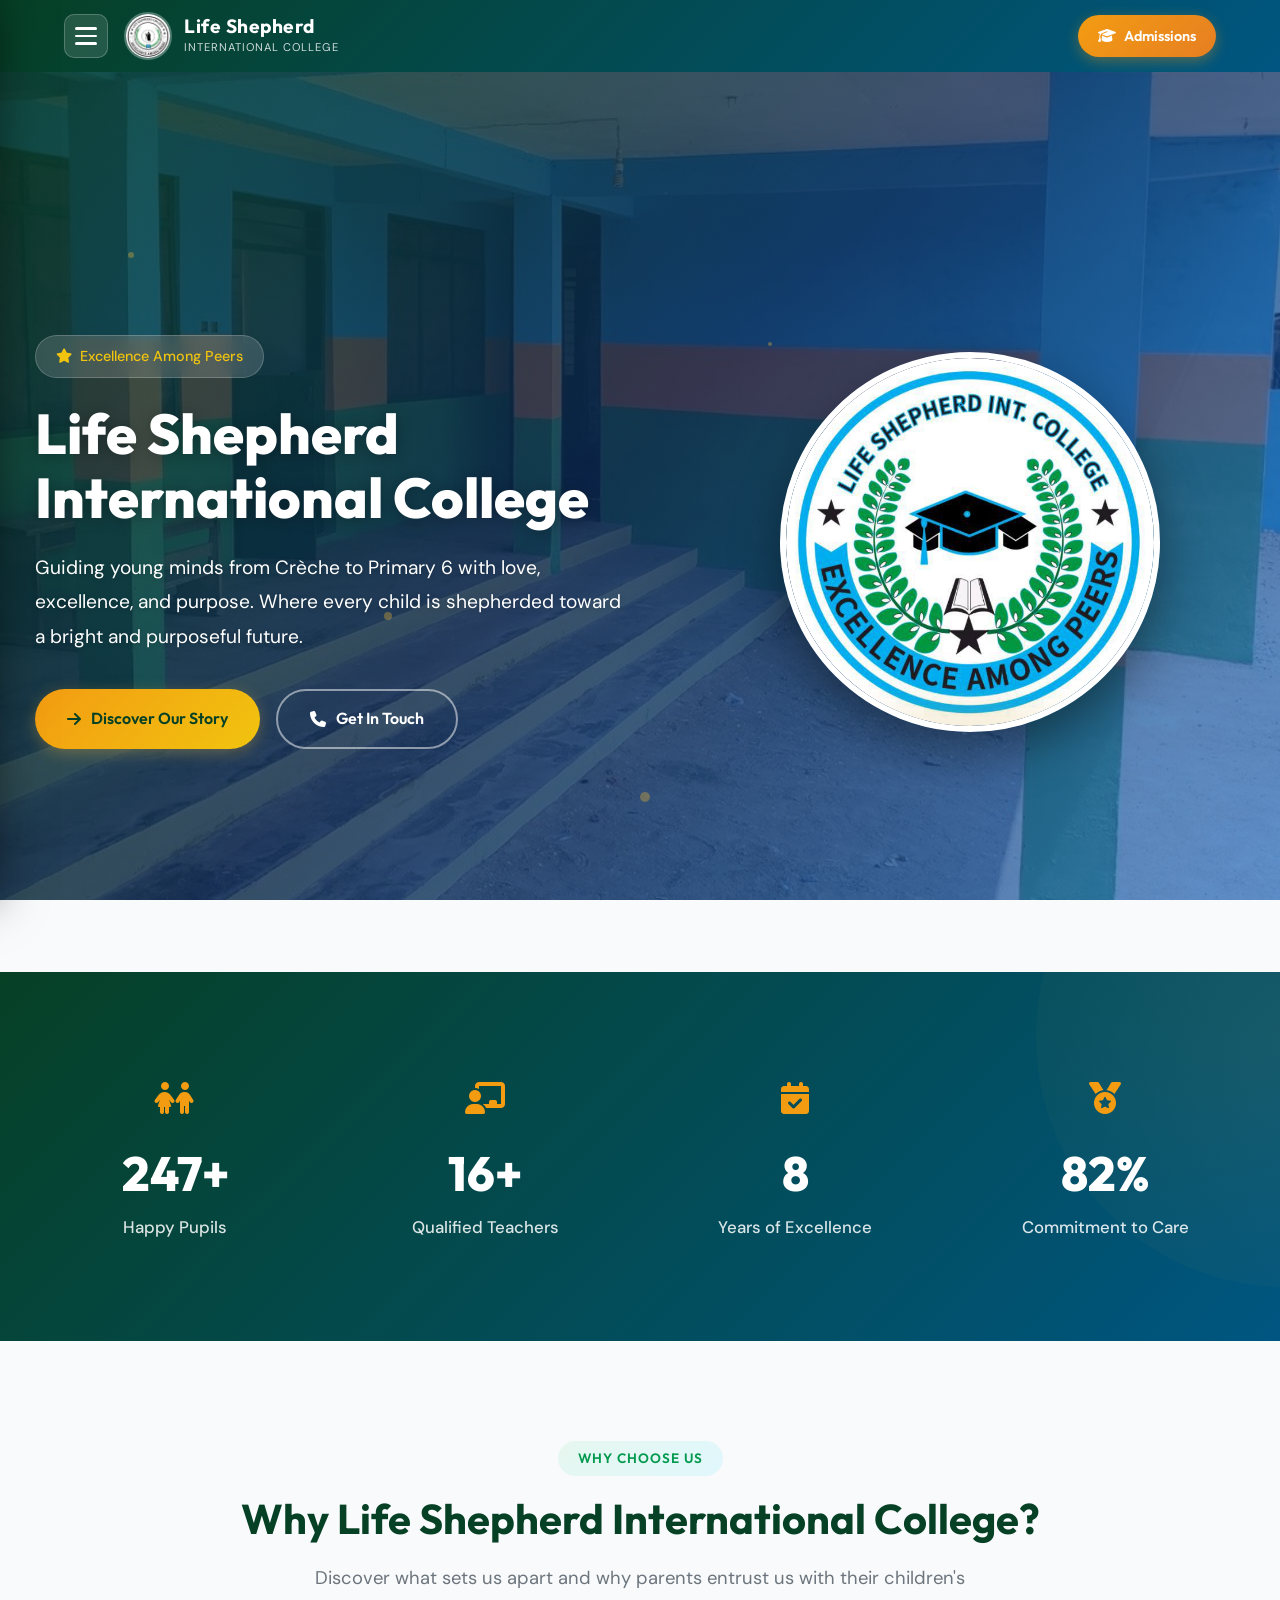
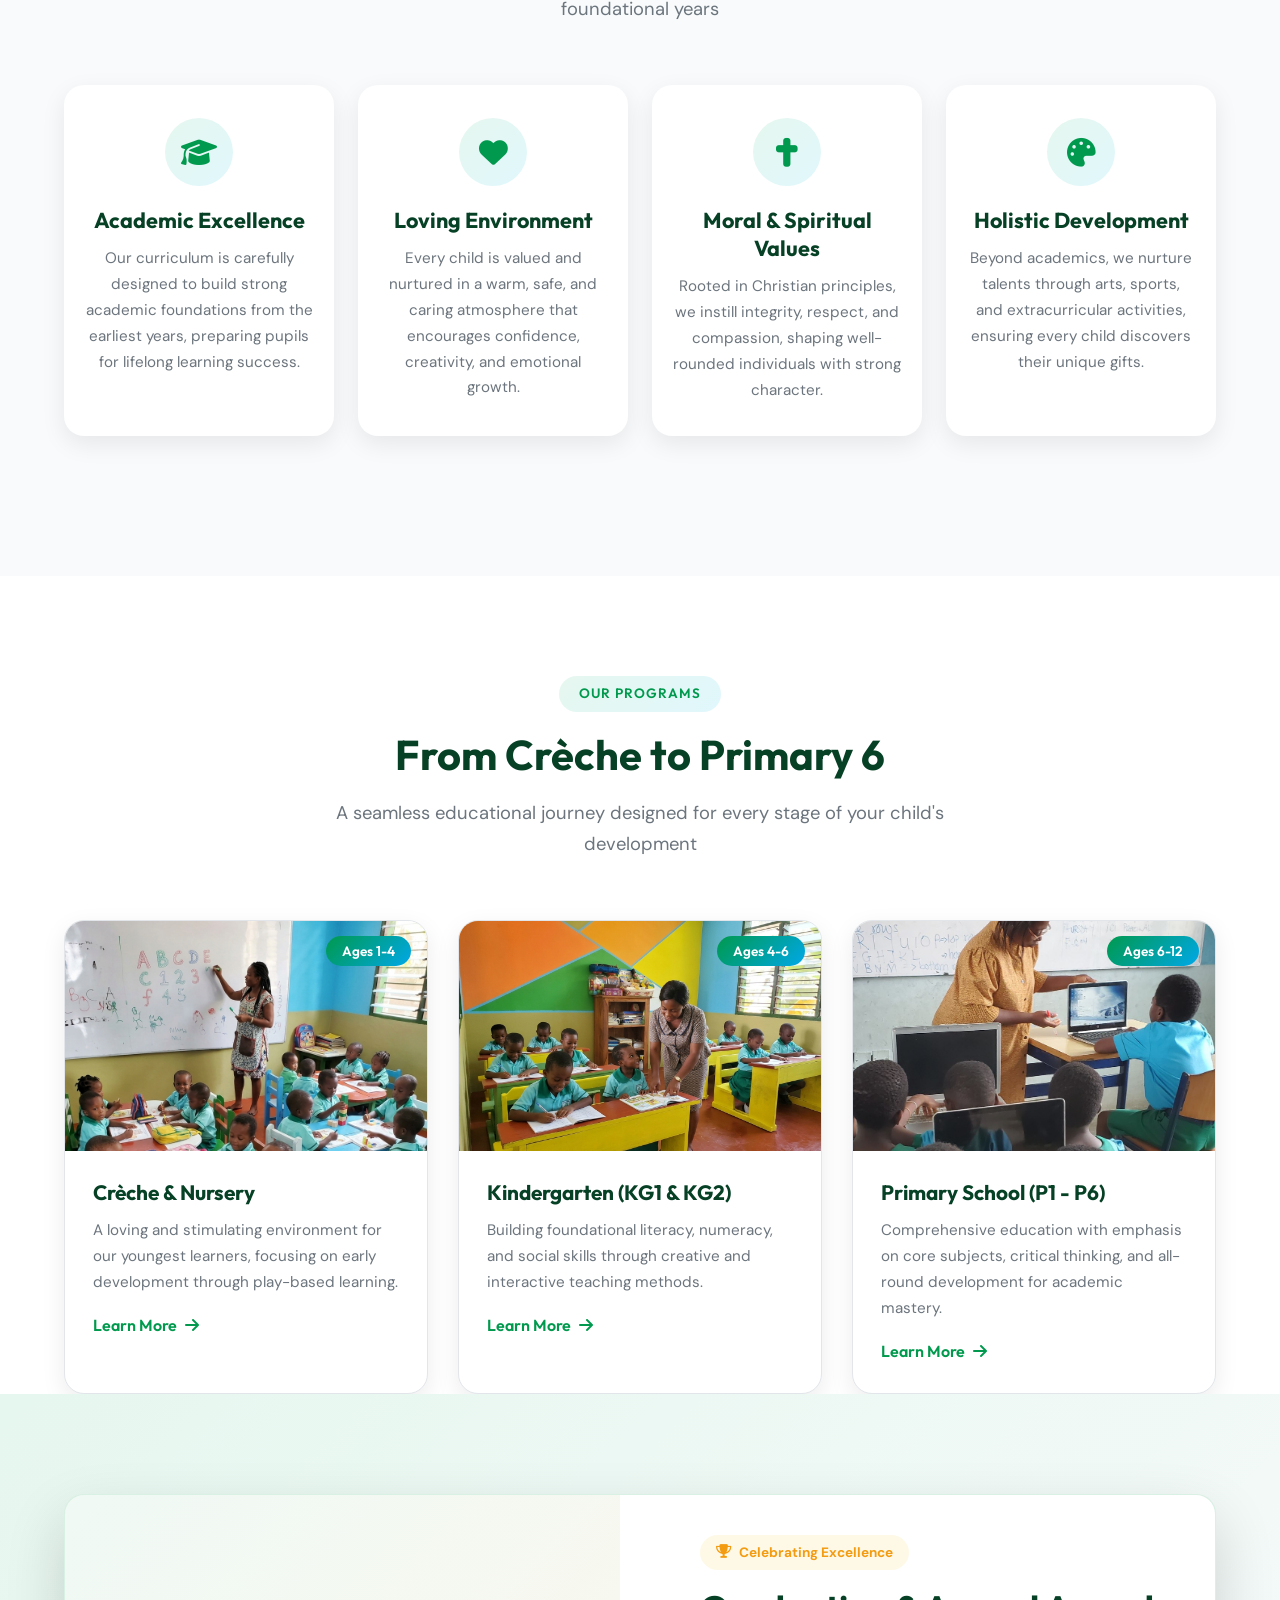
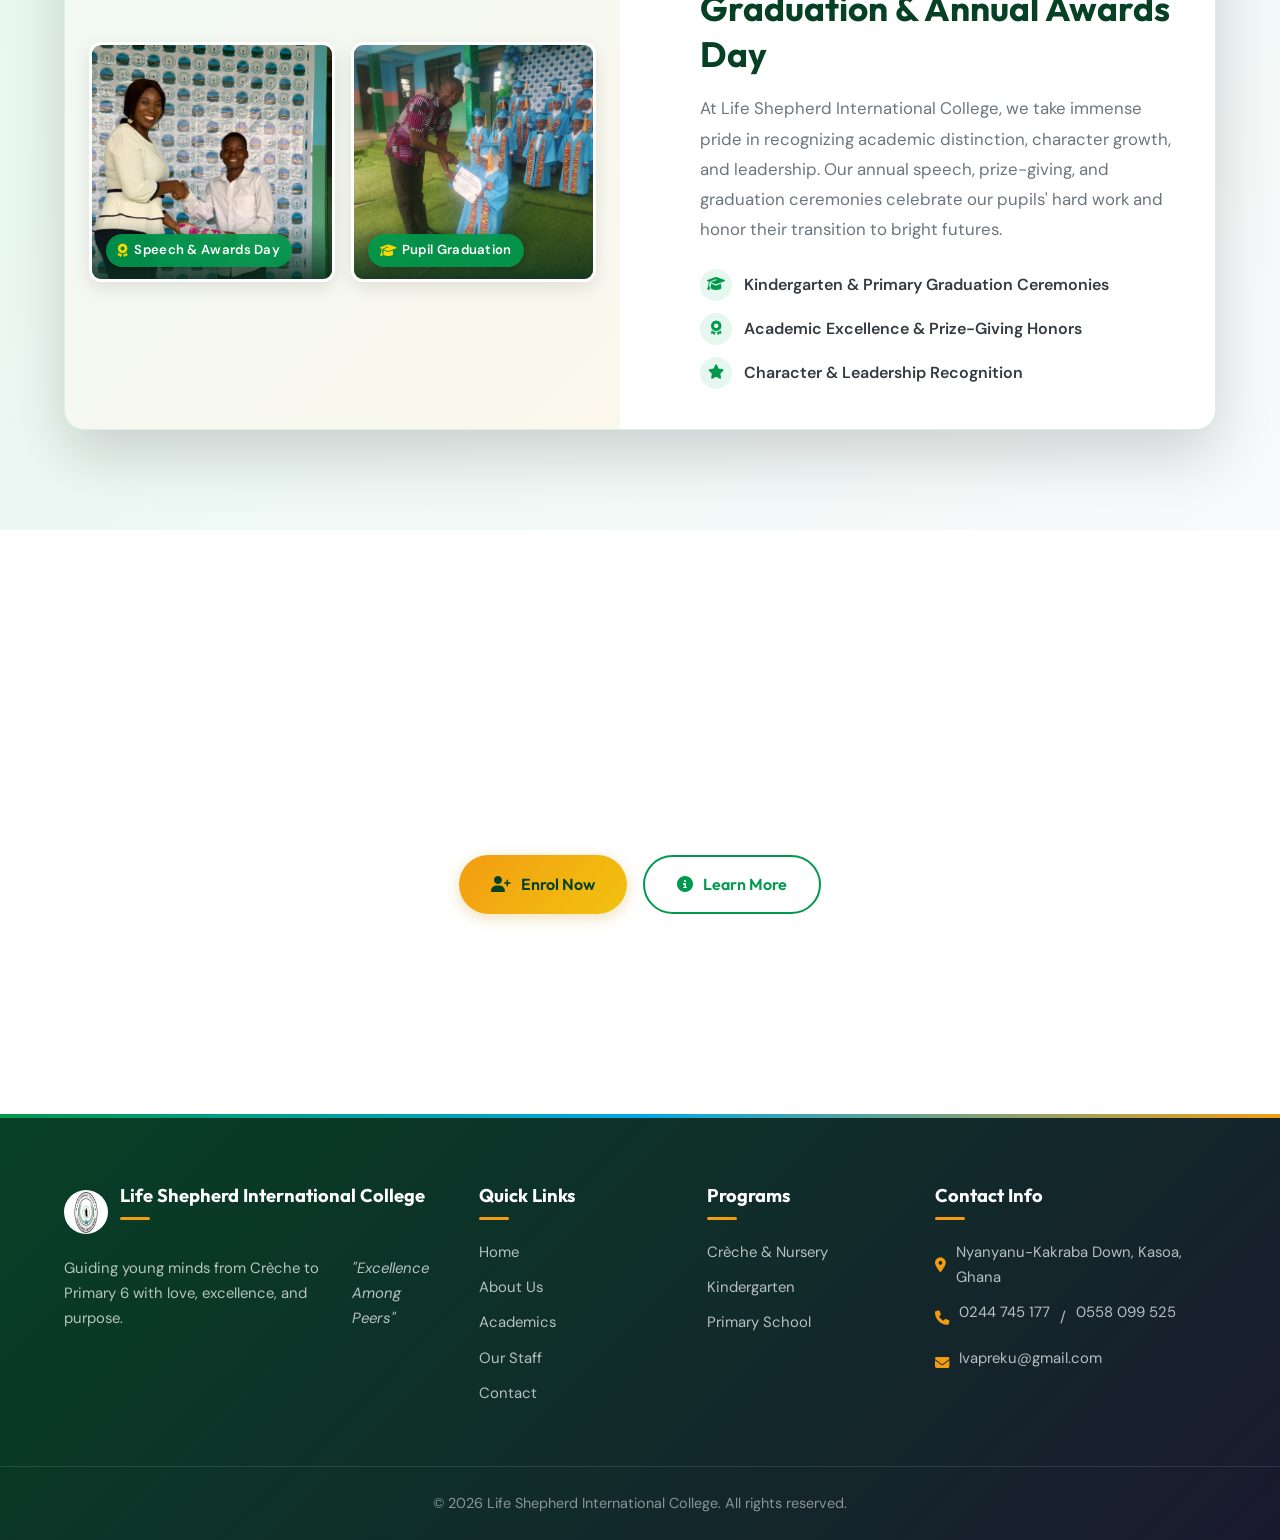
==== commit d85a0efa: "new hamburger design generated" ====
--- a/index.html
+++ b/index.html
@@ -40,7 +40,7 @@
     <header class="header" id="header">
       <nav class="nav-container">
         <div class="nav-left">
-          <button class="hamburger" id="hamburger" aria-label="Toggle Navigation Menu" type="button">
+          <button class="hamburger" id="hamburger" aria-label="Open Navigation Menu" aria-expanded="false" type="button">
             <span></span>
             <span></span>
             <span></span>
@@ -54,15 +54,76 @@
           </a>
         </div>
 
-        <ul class="nav-menu" id="nav-menu">
-          <li><a href="index.html" class="nav-link active">Home</a></li>
-          <li><a href="about.html" class="nav-link">About Us</a></li>
-          <li><a href="academics.html" class="nav-link">Academics</a></li>
-          <li><a href="staff.html" class="nav-link">Our Staff</a></li>
-          <li><a href="contact.html" class="nav-link">Contact</a></li>
-        </ul>
+        <div class="header-actions">
+          <a href="contact.html" class="header-cta-btn">
+            <i class="fa-solid fa-graduation-cap"></i>
+            <span>Admissions</span>
+          </a>
+        </div>
       </nav>
     </header>
+
+    <!-- Slide-out Navigation Drawer -->
+    <div class="nav-drawer-backdrop" id="drawerBackdrop"></div>
+    <aside class="nav-drawer" id="navDrawer" aria-hidden="true">
+      <div class="drawer-header">
+        <a href="index.html" class="drawer-logo">
+          <img src="images/logo.png" alt="LSIC Logo" class="logo-img" />
+          <div class="logo-text">
+            <span class="logo-name">Life Shepherd</span>
+            <span class="logo-tagline">International College</span>
+          </div>
+        </a>
+        <button class="drawer-close" id="drawerClose" aria-label="Close Navigation Menu" type="button">
+          <i class="fa-solid fa-xmark"></i>
+        </button>
+      </div>
+
+      <div class="drawer-body">
+        <ul class="nav-menu" id="nav-menu">
+          <li>
+            <a href="index.html" class="nav-link active">
+              <i class="fa-solid fa-house"></i>
+              <span>Home</span>
+            </a>
+          </li>
+          <li>
+            <a href="about.html" class="nav-link">
+              <i class="fa-solid fa-school"></i>
+              <span>About Us</span>
+            </a>
+          </li>
+          <li>
+            <a href="academics.html" class="nav-link">
+              <i class="fa-solid fa-book-open"></i>
+              <span>Academics</span>
+            </a>
+          </li>
+          <li>
+            <a href="staff.html" class="nav-link">
+              <i class="fa-solid fa-chalkboard-user"></i>
+              <span>Our Staff</span>
+            </a>
+          </li>
+          <li>
+            <a href="contact.html" class="nav-link">
+              <i class="fa-solid fa-envelope"></i>
+              <span>Contact</span>
+            </a>
+          </li>
+        </ul>
+      </div>
+
+      <div class="drawer-footer">
+        <div class="drawer-contact-info">
+          <p><i class="fa-solid fa-phone"></i> +233 (0) 54 836 2950</p>
+          <p><i class="fa-solid fa-location-dot"></i> Pokuase, Accra - Ghana</p>
+        </div>
+        <a href="contact.html" class="btn btn-primary drawer-cta">
+          <i class="fa-solid fa-paper-plane"></i> Get in Touch
+        </a>
+      </div>
+    </aside>
 
     <!-- Main Content -->
     <main class="main">
--- a/style.css
+++ b/style.css
@@ -129,7 +129,6 @@
   justify-content: space-between;
   align-items: center;
   padding: 12px 24px;
-  position: relative;
 }
 
 .nav-left {
@@ -184,90 +183,21 @@
   text-transform: uppercase;
 }
 
-/* Dropdown Navigation Menu Toggling from Top of Main Header */
-.nav-menu {
-  position: absolute;
-  top: 100%;
-  left: 0;
-  width: 100%;
-  display: flex;
-  justify-content: center;
-  align-items: center;
-  list-style: none;
-  gap: 12px;
-  padding: 16px 24px;
-  background: linear-gradient(135deg, rgba(6, 64, 37, 0.98) 0%, rgba(0, 86, 129, 0.98) 100%);
-  backdrop-filter: blur(15px);
-  -webkit-backdrop-filter: blur(15px);
-  border-top: 1px solid rgba(255, 255, 255, 0.12);
-  border-bottom: 3px solid var(--gold);
-  box-shadow: 0 15px 35px rgba(0, 0, 0, 0.3);
-  transform: translateY(-120%);
-  opacity: 0;
-  visibility: hidden;
-  pointer-events: none;
-  transition: transform 0.38s cubic-bezier(0.16, 1, 0.3, 1), opacity 0.3s ease, visibility 0.38s;
-  z-index: 999;
-}
-
-.nav-menu.active {
-  transform: translateY(0);
-  opacity: 1;
-  visibility: visible;
-  pointer-events: auto;
-}
-
-.nav-menu li a {
-  color: rgba(255, 255, 255, 0.9);
-  text-decoration: none;
-  font-family: var(--font-heading);
-  font-weight: 500;
-  font-size: 1rem;
-  padding: 10px 22px;
-  border-radius: var(--radius-full);
-  transition: var(--transition);
-  position: relative;
-  display: inline-block;
-}
-
-.nav-menu li a:hover {
-  color: var(--white);
-  background: rgba(255, 255, 255, 0.15);
-  transform: translateY(-2px);
-}
-
-.nav-menu li a.active {
-  color: var(--white);
-  background: rgba(255, 255, 255, 0.22);
-}
-
-.nav-menu li a.active::after {
-  content: "";
-  position: absolute;
-  bottom: 4px;
-  left: 50%;
-  transform: translateX(-50%);
-  width: 24px;
-  height: 3px;
-  background: var(--gold);
-  border-radius: 2px;
-}
-
-/* Hamburger at Top Left */
+/* Top-left Hamburger Button */
 .hamburger {
   display: flex;
   flex-direction: column;
   justify-content: center;
   align-items: center;
   cursor: pointer;
-  width: 42px;
-  height: 42px;
-  padding: 8px;
+  width: 44px;
+  height: 44px;
+  padding: 10px;
   gap: 5px;
   z-index: 1001;
   background: rgba(255, 255, 255, 0.12);
-  border: 1px solid rgba(255, 255, 255, 0.25);
-  border-radius: var(--radius-sm);
+  border: 1px solid rgba(255, 255, 255, 0.22);
+  border-radius: 10px;
   transition: var(--transition);
   outline: none;
 }
@@ -302,6 +232,237 @@
 
 .hamburger.active span:nth-child(3) {
   transform: translateY(-7.5px) rotate(-45deg);
+}
+
+/* Header Actions / CTA */
+.header-actions {
+  display: flex;
+  align-items: center;
+}
+
+.header-cta-btn {
+  display: inline-flex;
+  align-items: center;
+  gap: 8px;
+  padding: 9px 20px;
+  background: linear-gradient(135deg, var(--gold) 0%, #e67e22 100%);
+  color: var(--white);
+  font-family: var(--font-heading);
+  font-size: 0.9rem;
+  font-weight: 600;
+  border-radius: var(--radius-full);
+  text-decoration: none;
+  box-shadow: 0 4px 14px rgba(243, 156, 18, 0.35);
+  transition: var(--transition);
+}
+
+.header-cta-btn:hover {
+  transform: translateY(-2px);
+  box-shadow: 0 6px 18px rgba(243, 156, 18, 0.45);
+  color: var(--white);
+}
+
+/* ====================================
+   Slide-out Navigation Drawer
+   ==================================== */
+.nav-drawer-backdrop {
+  position: fixed;
+  inset: 0;
+  background: rgba(0, 0, 0, 0.65);
+  backdrop-filter: blur(6px);
+  -webkit-backdrop-filter: blur(6px);
+  z-index: 9998;
+  opacity: 0;
+  visibility: hidden;
+  transition: opacity 0.35s ease, visibility 0.35s;
+}
+
+.nav-drawer-backdrop.active {
+  opacity: 1;
+  visibility: visible;
+}
+
+.nav-drawer {
+  position: fixed;
+  top: 0;
+  left: 0;
+  width: 340px;
+  max-width: 86vw;
+  height: 100vh;
+  height: 100dvh;
+  background: linear-gradient(180deg, #073a22 0%, #042416 55%, #021a24 100%);
+  border-right: 1px solid rgba(255, 255, 255, 0.14);
+  box-shadow: 12px 0 45px rgba(0, 0, 0, 0.5);
+  z-index: 9999;
+  display: flex;
+  flex-direction: column;
+  transform: translateX(-105%);
+  transition: transform 0.38s cubic-bezier(0.16, 1, 0.3, 1);
+  overflow: hidden;
+}
+
+.nav-drawer.active {
+  transform: translateX(0);
+}
+
+body.drawer-open {
+  overflow: hidden;
+}
+
+/* Drawer Header */
+.drawer-header {
+  display: flex;
+  align-items: center;
+  justify-content: space-between;
+  padding: 18px 22px;
+  border-bottom: 1px solid rgba(255, 255, 255, 0.12);
+  background: rgba(0, 0, 0, 0.18);
+}
+
+.drawer-logo {
+  display: flex;
+  align-items: center;
+  gap: 12px;
+  text-decoration: none;
+  color: var(--white);
+}
+
+.drawer-logo .logo-img {
+  width: 44px !important;
+  height: 44px !important;
+  max-width: 44px !important;
+  max-height: 44px !important;
+  border-radius: 50% !important;
+  object-fit: cover !important;
+  border: 2px solid var(--gold);
+}
+
+.drawer-close {
+  display: flex;
+  align-items: center;
+  justify-content: center;
+  width: 38px;
+  height: 38px;
+  border-radius: 50%;
+  background: rgba(255, 255, 255, 0.08);
+  border: 1px solid rgba(255, 255, 255, 0.18);
+  color: var(--white);
+  font-size: 1.15rem;
+  cursor: pointer;
+  transition: var(--transition);
+  outline: none;
+}
+
+.drawer-close:hover {
+  background: rgba(231, 76, 60, 0.85);
+  border-color: rgba(231, 76, 60, 1);
+  transform: rotate(90deg);
+}
+
+/* Drawer Body & Navigation */
+.drawer-body {
+  flex: 1;
+  overflow-y: auto;
+  padding: 24px 18px;
+}
+
+.nav-drawer .nav-menu {
+  display: flex;
+  flex-direction: column;
+  list-style: none;
+  gap: 8px;
+  margin: 0;
+  padding: 0;
+}
+
+.nav-drawer .nav-menu li a {
+  display: flex;
+  align-items: center;
+  gap: 14px;
+  color: rgba(255, 255, 255, 0.88);
+  text-decoration: none;
+  font-family: var(--font-heading);
+  font-weight: 500;
+  font-size: 1.02rem;
+  padding: 13px 18px;
+  border-radius: 12px;
+  transition: var(--transition);
+  position: relative;
+  border-left: 3px solid transparent;
+}
+
+.nav-drawer .nav-menu li a i {
+  width: 22px;
+  text-align: center;
+  font-size: 1.1rem;
+  color: var(--gold);
+  transition: var(--transition);
+}
+
+.nav-drawer .nav-menu li a:hover {
+  color: var(--white);
+  background: rgba(255, 255, 255, 0.12);
+  border-left-color: rgba(243, 156, 18, 0.6);
+  transform: translateX(6px);
+}
+
+.nav-drawer .nav-menu li a:hover i {
+  transform: scale(1.15);
+}
+
+.nav-drawer .nav-menu li a.active {
+  color: var(--white);
+  background: linear-gradient(135deg, rgba(243, 156, 18, 0.28) 0%, rgba(243, 156, 18, 0.08) 100%);
+  border-left-color: var(--gold);
+  font-weight: 600;
+}
+
+.nav-drawer .nav-menu li a.active i {
+  color: var(--gold);
+}
+
+/* Drawer Footer */
+.drawer-footer {
+  padding: 18px 20px;
+  border-top: 1px solid rgba(255, 255, 255, 0.12);
+  background: rgba(0, 0, 0, 0.22);
+  display: flex;
+  flex-direction: column;
+  gap: 14px;
+}
+
+.drawer-contact-info {
+  display: flex;
+  flex-direction: column;
+  gap: 8px;
+}
+
+.drawer-contact-info p {
+  display: flex;
+  align-items: center;
+  gap: 10px;
+  font-size: 0.82rem;
+  color: rgba(255, 255, 255, 0.78);
+  margin: 0;
+}
+
+.drawer-contact-info p i {
+  color: var(--gold);
+  font-size: 0.9rem;
+  width: 16px;
+  text-align: center;
+}
+
+.drawer-cta {
+  width: 100%;
+  text-align: center;
+  display: flex;
+  align-items: center;
+  justify-content: center;
+  gap: 8px;
+  padding: 11px 18px;
+  font-size: 0.92rem;
+  border-radius: var(--radius-full);
 }
 
 /* ====================================
@@ -1708,6 +1869,16 @@
     gap: 40px;
   }
 
+  .about-hero h1 {
+    font-size: 2.6rem;
+  }
+
+  .student-gallery {
+    grid-template-columns: 1fr;
+    max-width: 500px;
+    margin: 0 auto;
+  }
+
   .academic-card,
   .academic-card.reverse {
     grid-template-columns: 1fr;
@@ -1724,30 +1895,33 @@
 }
 
 @media (max-width: 768px) {
-  .nav-menu {
+  .header-cta-btn {
+    padding: 8px 14px;
+    font-size: 0.85rem;
+  }
+
+  .hero h1,
+  .about-hero h1 {
+    font-size: 2.1rem;
+  }
+
+  .hero p,
+  .about-hero p {
+    font-size: 1.05rem;
+  }
+
+  .about-hero {
+    padding: 120px 20px 50px;
+  }
+
+  .about-highlights-strip {
     flex-direction: column;
-    gap: 8px;
-    padding: 24px 16px;
-  }
-
-  .nav-menu li {
     width: 100%;
-    max-width: 320px;
-  }
-
-  .nav-menu li a {
-    display: block;
-    padding: 12px 20px;
+  }
+
+  .highlight-item {
     width: 100%;
-    text-align: center;
-  }
-
-  .hero h1 {
-    font-size: 2.3rem;
-  }
-
-  .hero p {
-    font-size: 1.05rem;
+    justify-content: center;
   }
 
   .section-header h2 {
@@ -1768,12 +1942,28 @@
 }
 
 @media (max-width: 480px) {
-  .hero h1 {
-    font-size: 1.9rem;
-  }
-
-  .hero p {
+  .header-cta-btn span {
+    display: none;
+  }
+
+  .header-cta-btn {
+    padding: 8px 12px;
+  }
+  .hero h1,
+  .about-hero h1 {
+    font-size: 1.85rem;
+  }
+
+  .hero p,
+  .about-hero p {
     font-size: 0.95rem;
+  }
+
+  .purpose-card {
+    flex-direction: column;
+    align-items: flex-start;
+    gap: 14px;
+    padding: 18px 16px;
   }
 
   .hero-buttons {
@@ -1970,26 +2160,17 @@
 
 /* Perfect framing for Extracurricular Activities image - brought down for optimal view */
 img[src*="kidsplaying.jpg"],
-img[src*="kids-playing.png"],
-.student-img[src*="kidsplaying.jpg"],
-.student-img[src*="kids-playing.png"] {
+.student-img[src*="kidsplaying.jpg"] {
   object-fit: cover;
   object-position: center 35% !important;
 }
 
-/* Perfect framing for Campus, Playground, Facilities & Student images */
+/* Perfect framing for Campus, Playground & Facilities images */
 img[src*="building.jpg"],
-img[src*="campus-building.jpg"],
 img[src*="campus-infrastructure.jpg"],
-img[src*="completed-building.jpg"],
-img[src*="modern-campus-building.jpg"],
 img[src*="playground.jpg"],
-img[src*="stud.jpg"],
 .facility-img[src*="building.jpg"],
-.facility-img[src*="campus-building.jpg"],
 .facility-img[src*="campus-infrastructure.jpg"],
-.facility-img[src*="completed-building.jpg"],
-.facility-img[src*="modern-campus-building.jpg"],
 .facility-img[src*="playground.jpg"] {
   object-fit: cover;
   object-position: center center !important;
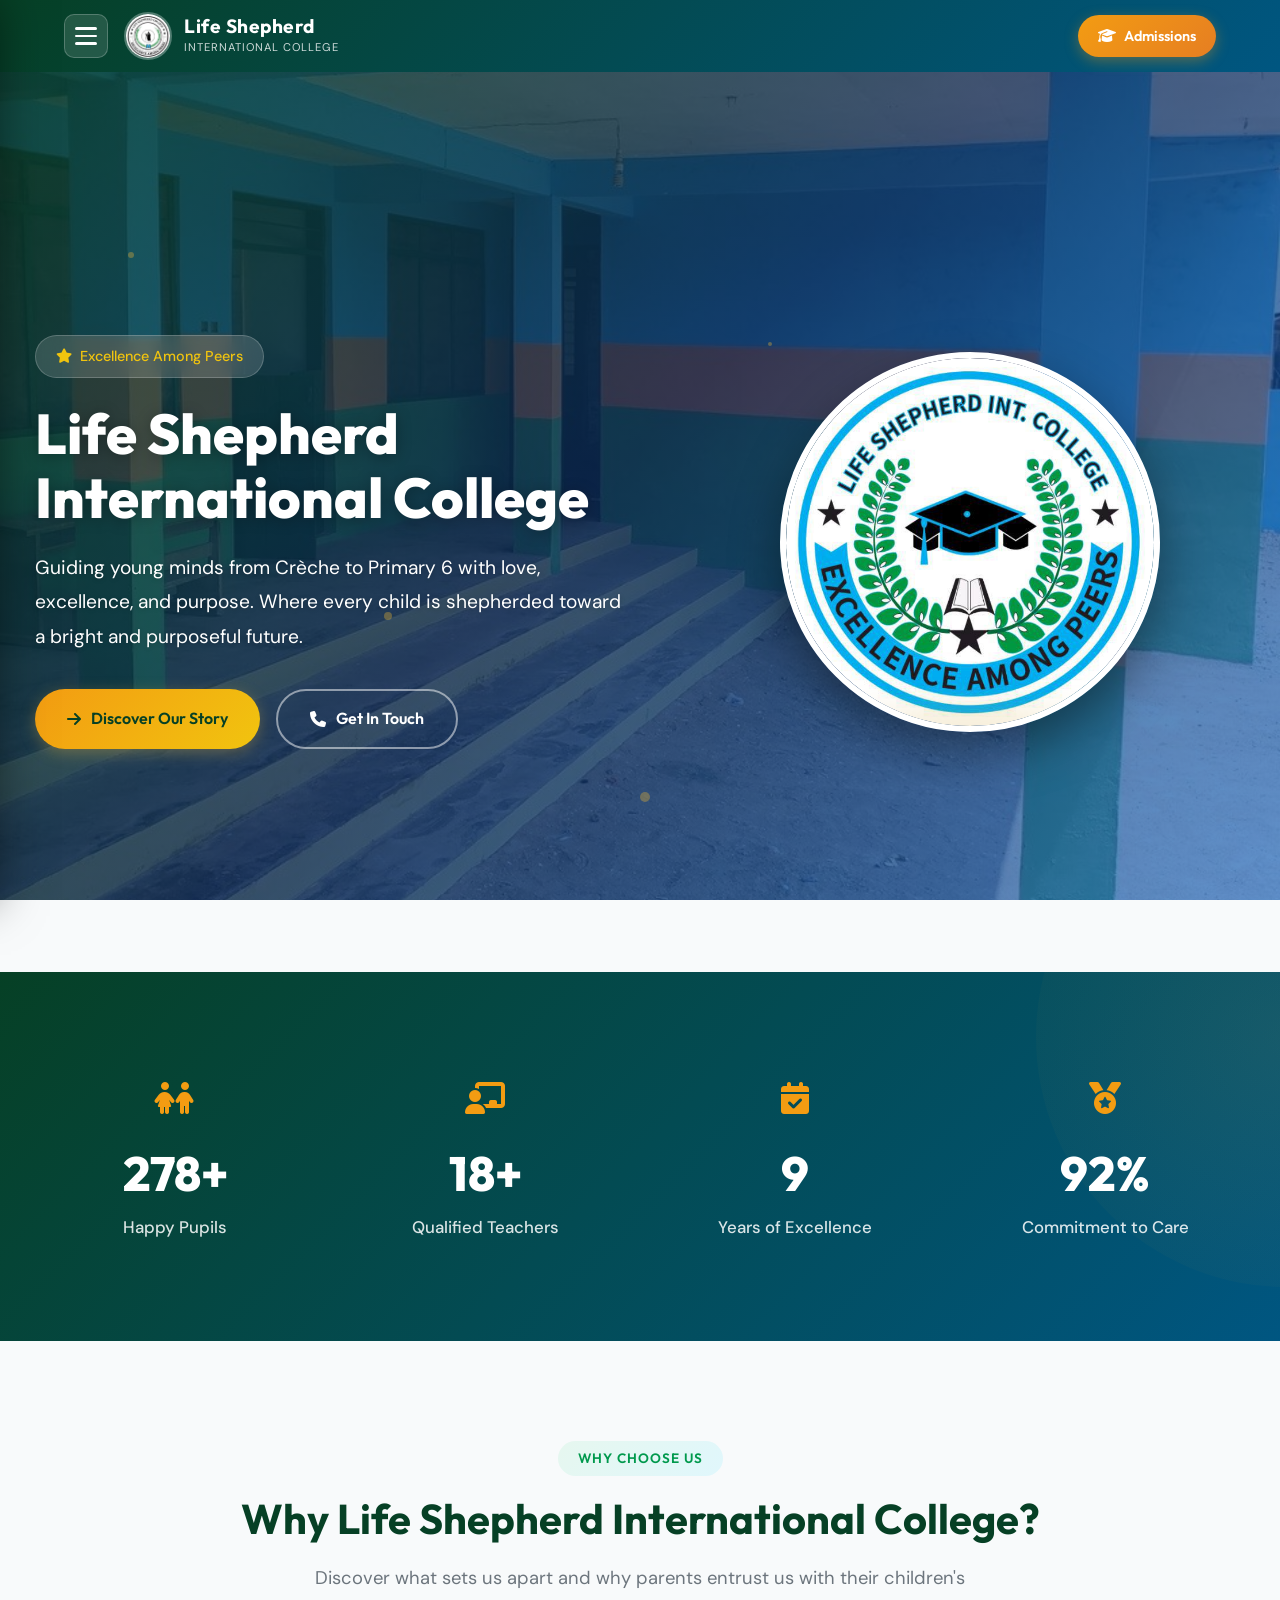
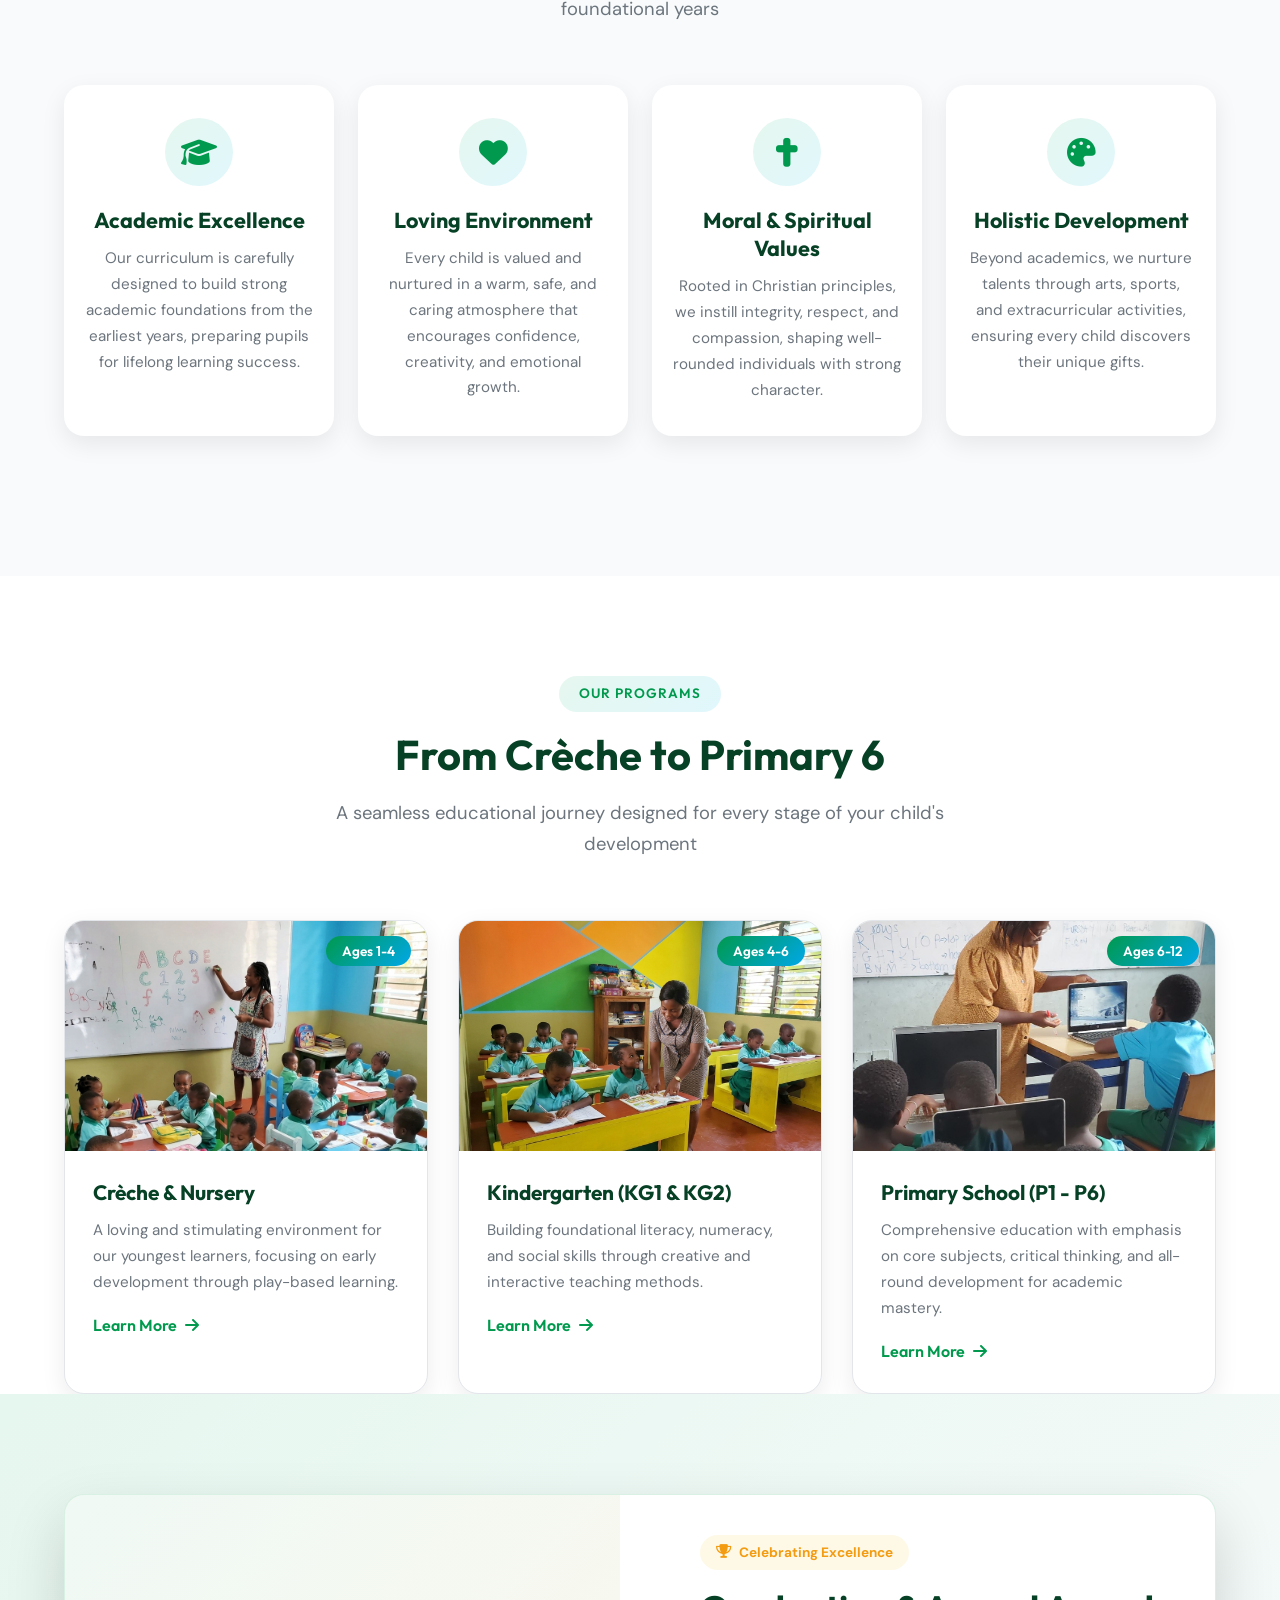
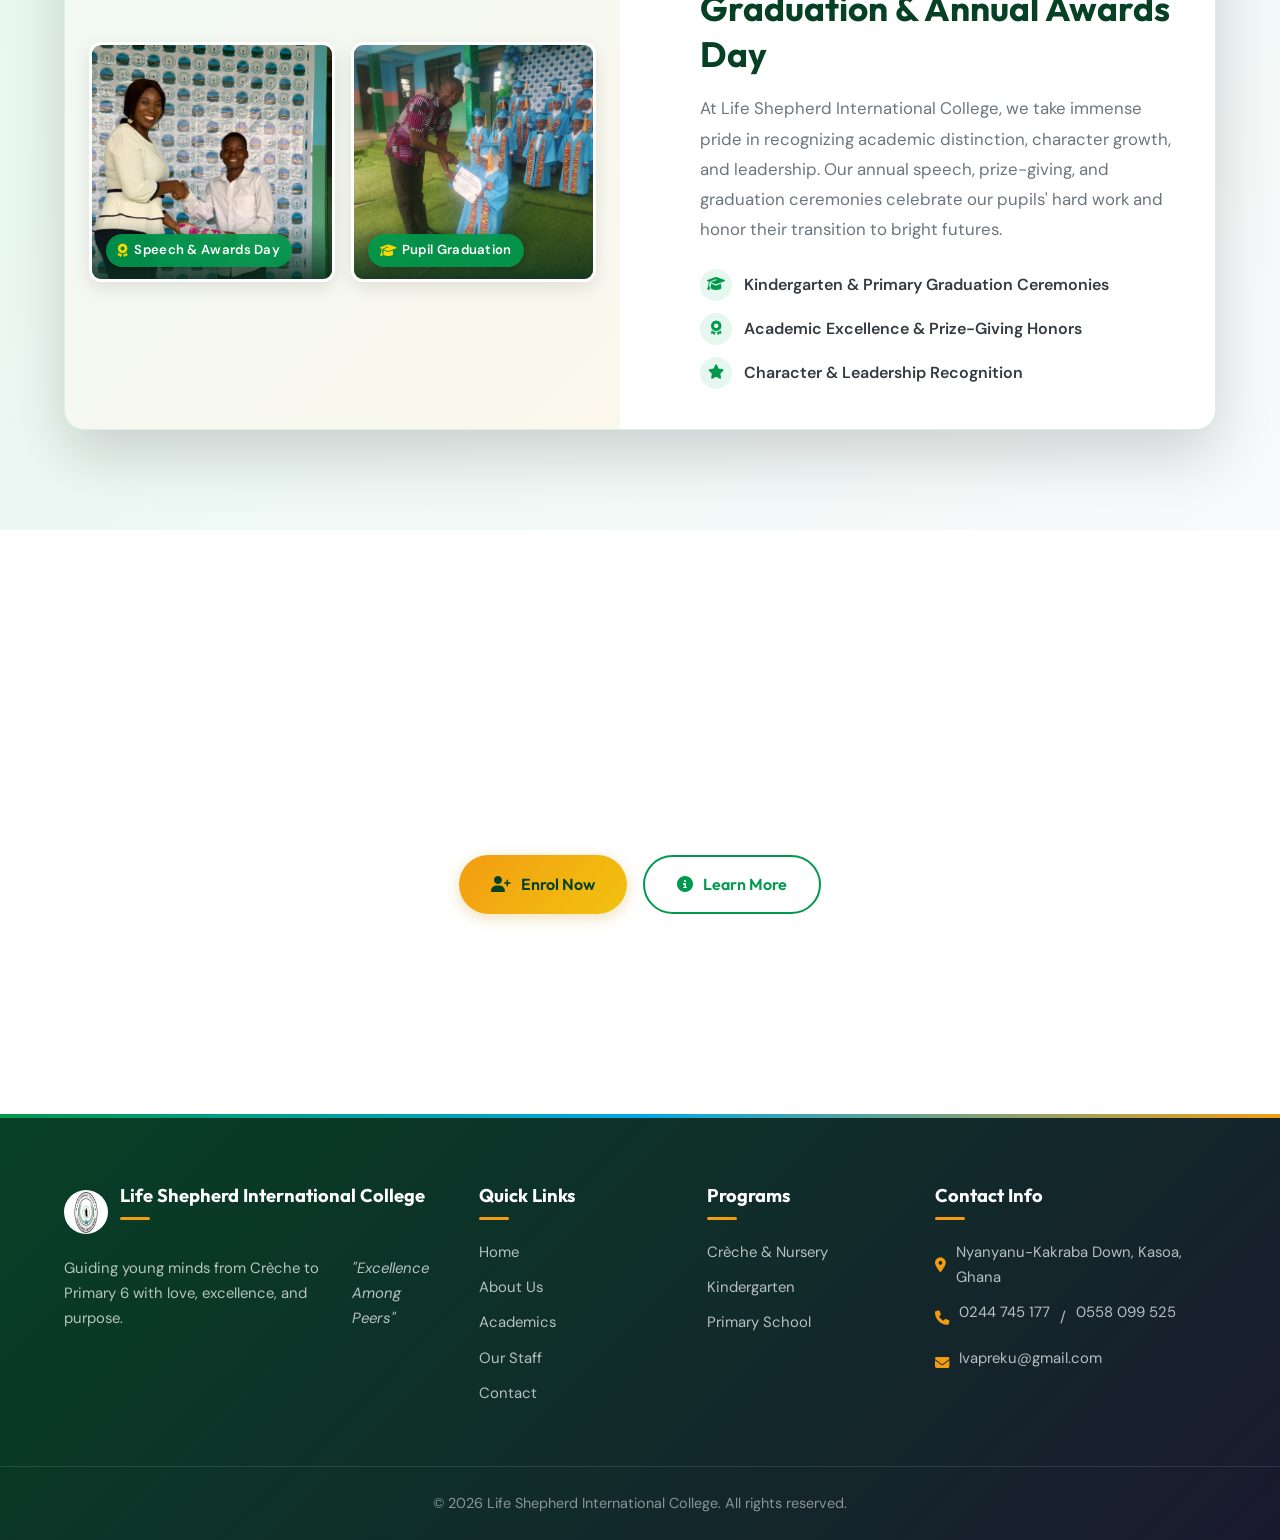
==== commit f909df07: "contact page done" ====
--- a/index.html
+++ b/index.html
@@ -116,8 +116,8 @@
 
       <div class="drawer-footer">
         <div class="drawer-contact-info">
-          <p><i class="fa-solid fa-phone"></i> +233 (0) 54 836 2950</p>
-          <p><i class="fa-solid fa-location-dot"></i> Pokuase, Accra - Ghana</p>
+          <p><i class="fa-solid fa-phone"></i> <a href="tel:+233244745177">0244 745 177</a> / <a href="tel:+233558099525">0558 099 525</a></p>
+          <p><i class="fa-solid fa-location-dot"></i> Nyanyanu-Kakraba Down, Kasoa, Ghana</p>
         </div>
         <a href="contact.html" class="btn btn-primary drawer-cta">
           <i class="fa-solid fa-paper-plane"></i> Get in Touch
--- a/style.css
+++ b/style.css
@@ -439,9 +439,10 @@
 
 .drawer-contact-info p {
   display: flex;
-  align-items: center;
+  align-items: flex-start;
   gap: 10px;
   font-size: 0.82rem;
+  line-height: 1.45;
   color: rgba(255, 255, 255, 0.78);
   margin: 0;
 }
@@ -451,6 +452,17 @@
   font-size: 0.9rem;
   width: 16px;
   text-align: center;
+  flex-shrink: 0;
+  margin-top: 2px;
+}
+
+.drawer-contact-info a {
+  color: inherit;
+  transition: color 0.2s ease;
+}
+
+.drawer-contact-info a:hover {
+  color: var(--gold);
 }
 
 .drawer-cta {
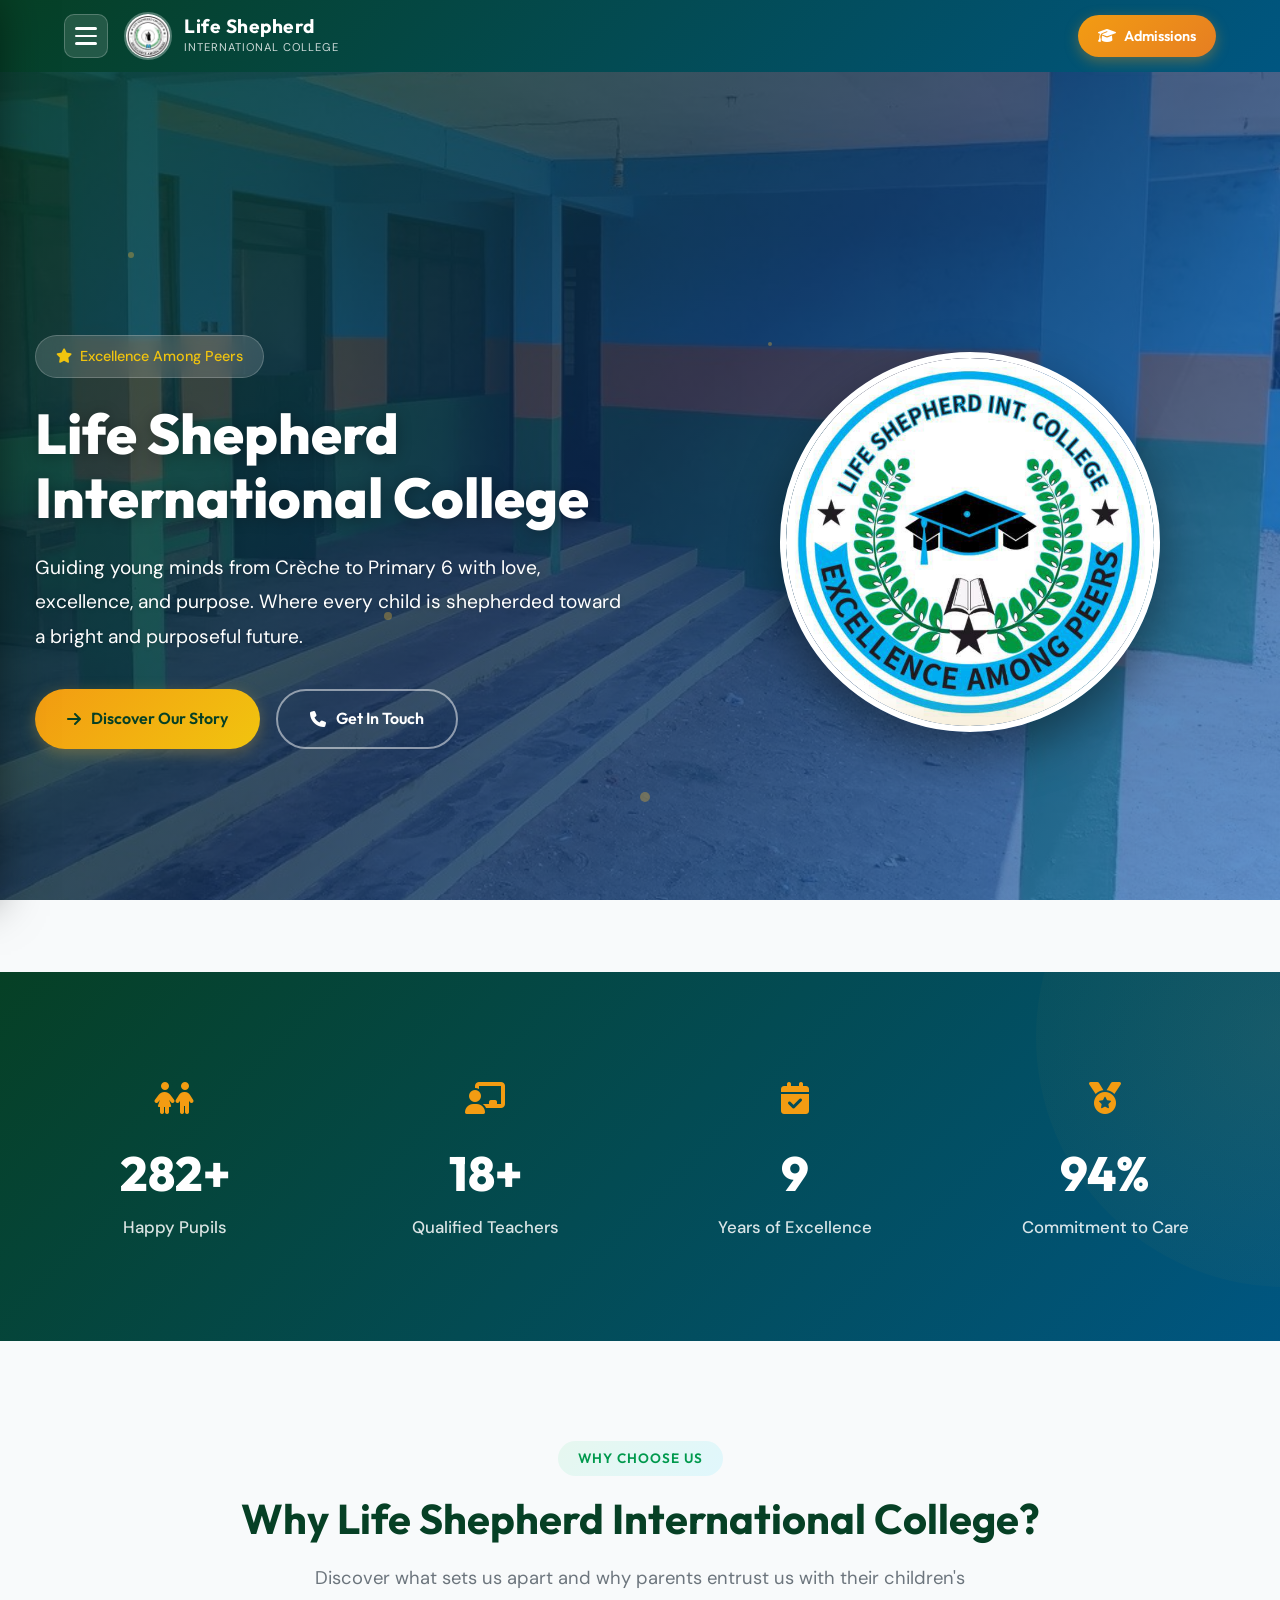
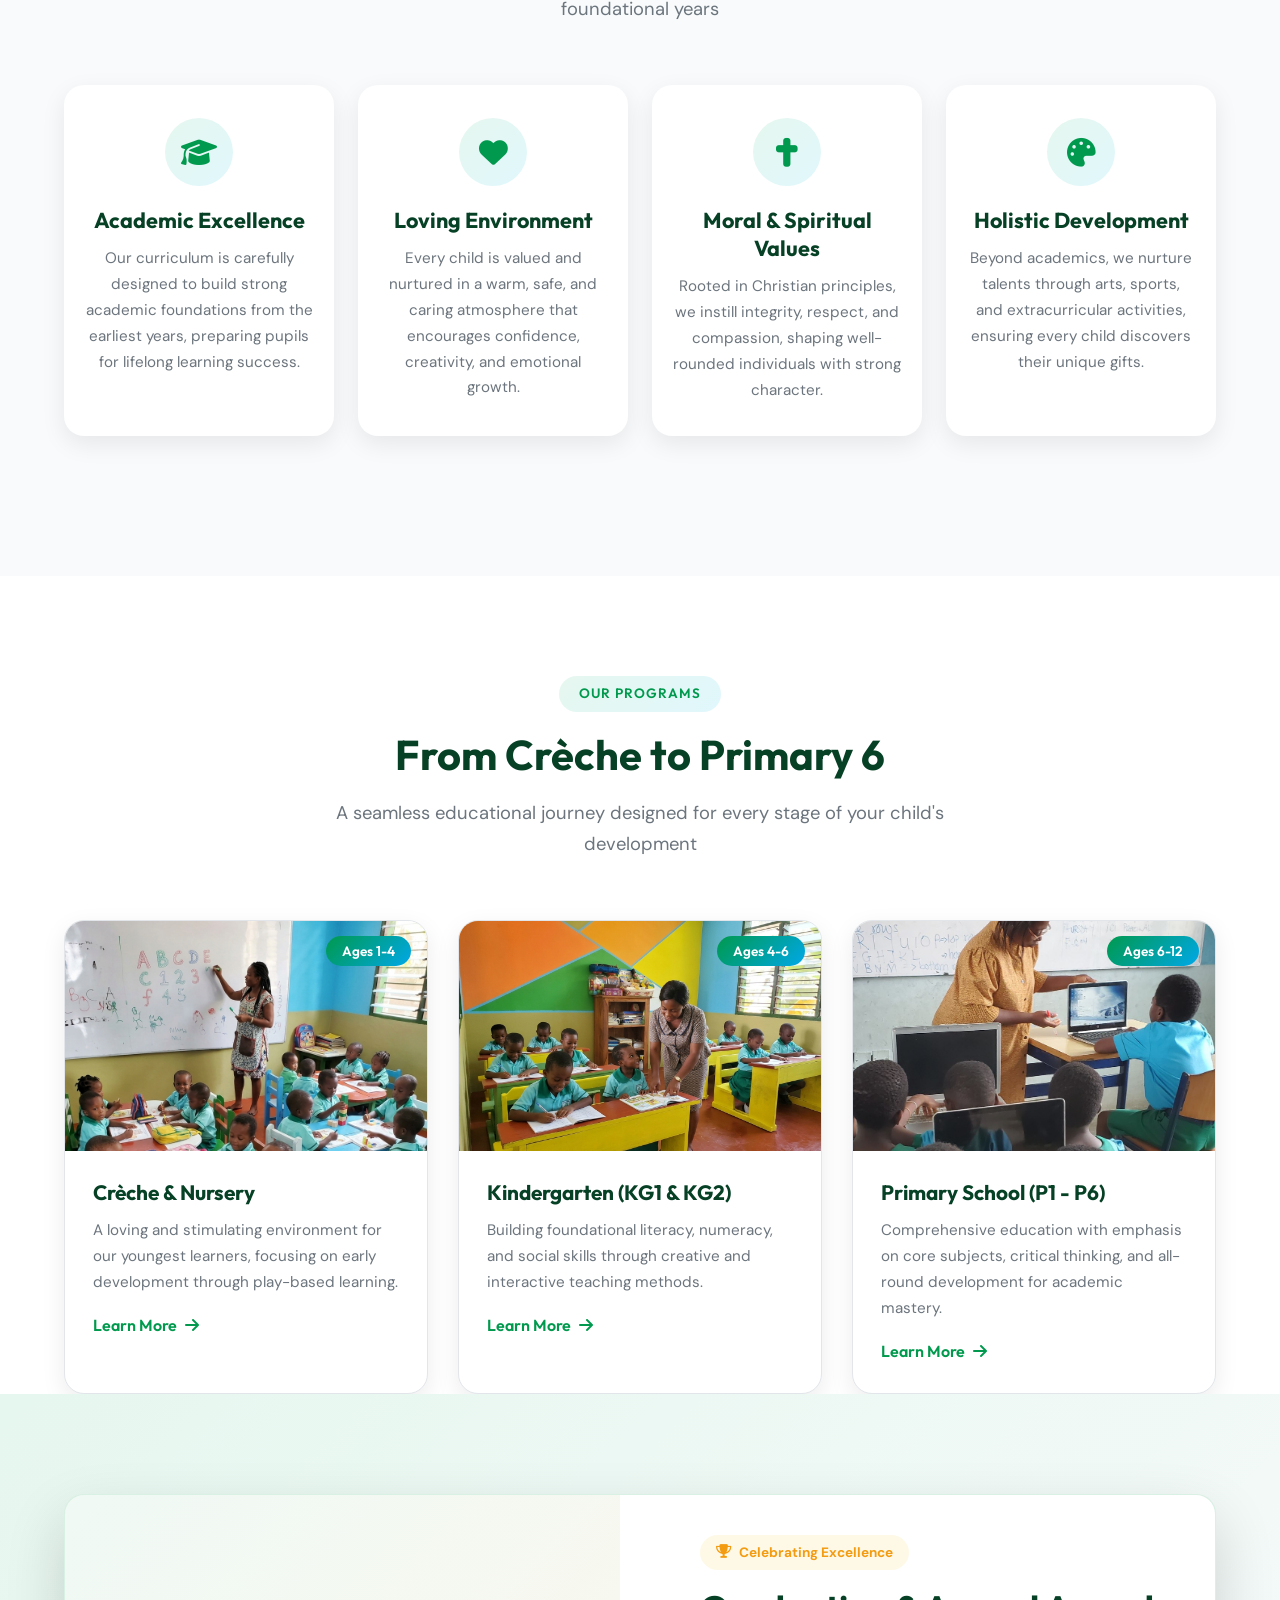
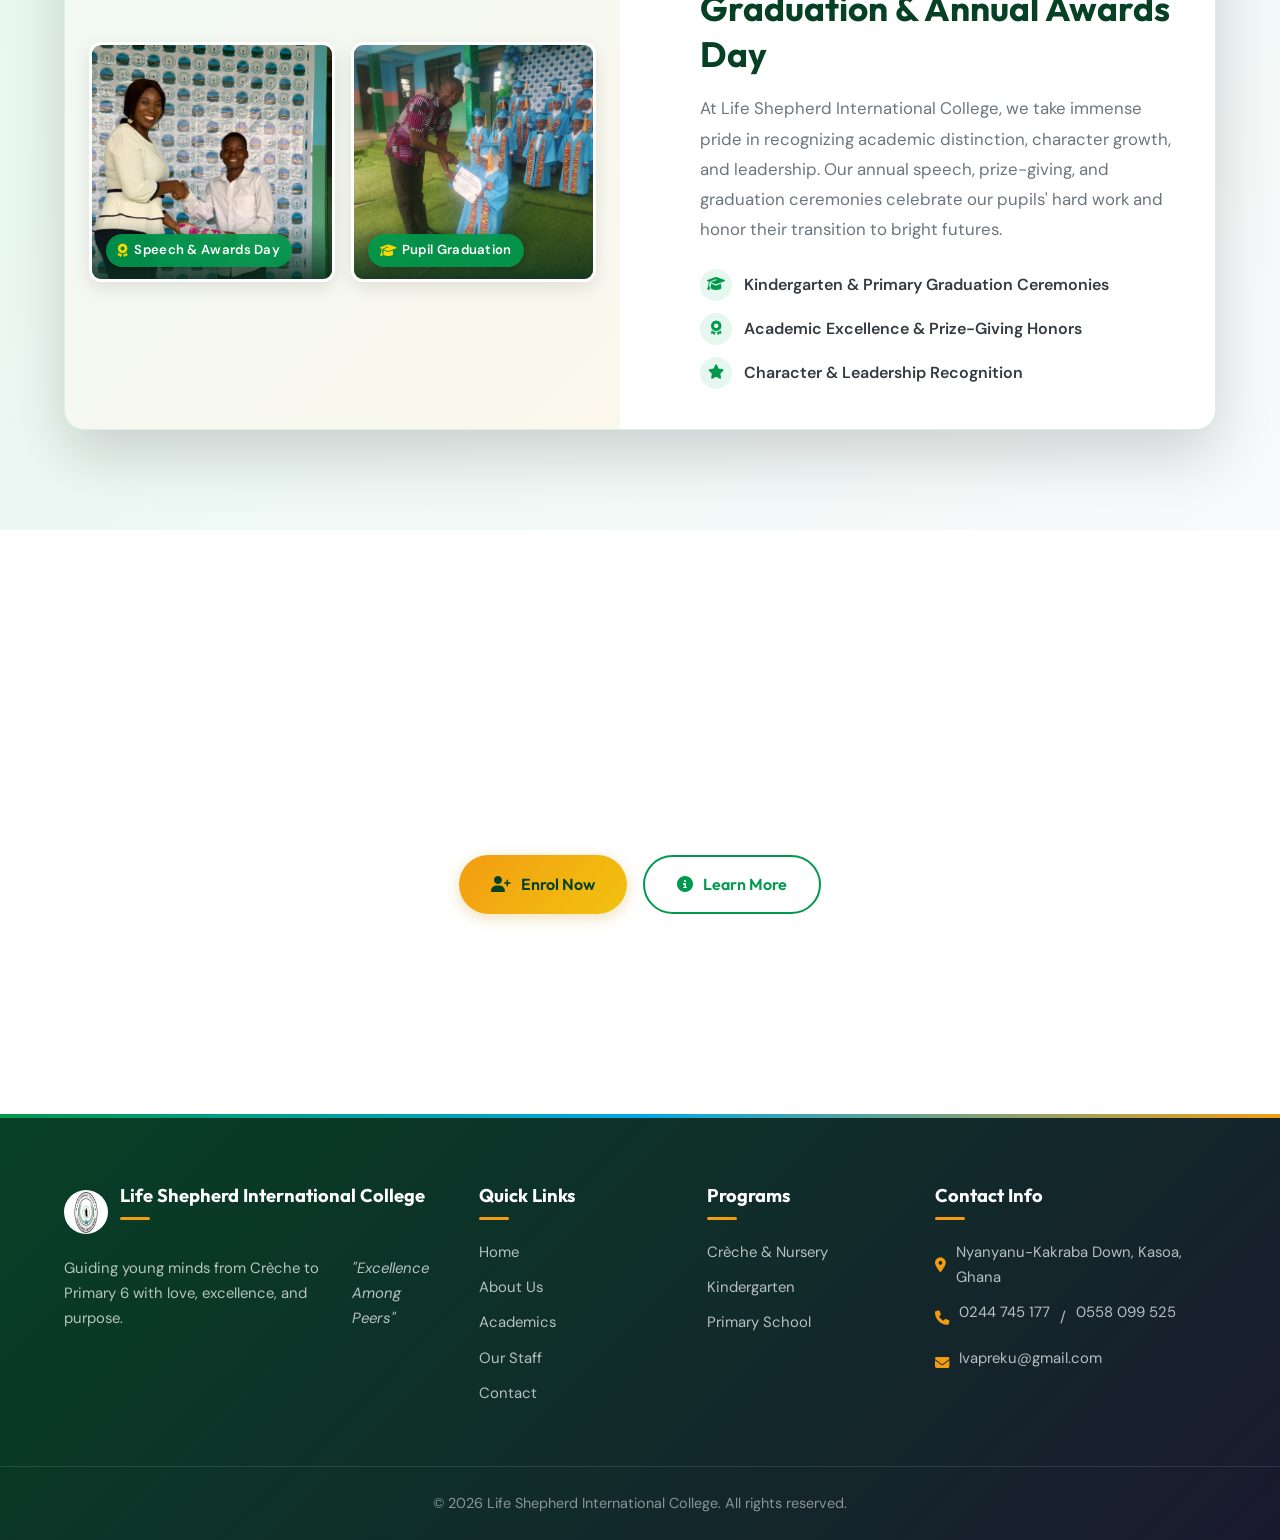
==== commit 2afe053c: "testing and updating" ====
--- a/index.html
+++ b/index.html
@@ -55,7 +55,7 @@
         </div>
 
         <div class="header-actions">
-          <a href="contact.html" class="header-cta-btn">
+          <a href="contact.html#admissions" class="header-cta-btn">
             <i class="fa-solid fa-graduation-cap"></i>
             <span>Admissions</span>
           </a>
@@ -402,7 +402,7 @@
             child's place at Life Shepherd International College today.
           </p>
           <div class="cta-buttons">
-            <a href="contact.html" class="cta-button primary">
+            <a href="contact.html#admissions" class="cta-button primary">
               <i class="fa-solid fa-user-plus"></i> Enrol Now
             </a>
             <a href="about.html" class="cta-button secondary">
--- a/style.css
+++ b/style.css
@@ -1618,10 +1618,24 @@
 /* Admissions Section */
 .admissions-section {
   margin-bottom: 60px;
+  scroll-margin-top: 100px;
+}
+
+.admissions-grid {
+  grid-template-columns: repeat(3, 1fr);
+  gap: 28px;
+}
+
+.admissions-grid .card {
+  display: flex;
+  flex-direction: column;
+  height: 100%;
 }
 
 .admissions-grid .card p {
   text-align: left;
+  line-height: 1.8;
+  flex: 1;
 }
 
 /* Social Section */
@@ -1867,6 +1881,12 @@
   .cards-grid {
     grid-template-columns: repeat(2, 1fr);
     gap: 20px;
+  }
+
+  .admissions-grid {
+    grid-template-columns: 1fr;
+    max-width: 550px;
+    margin: 40px auto;
   }
 
   .programs-preview-grid {
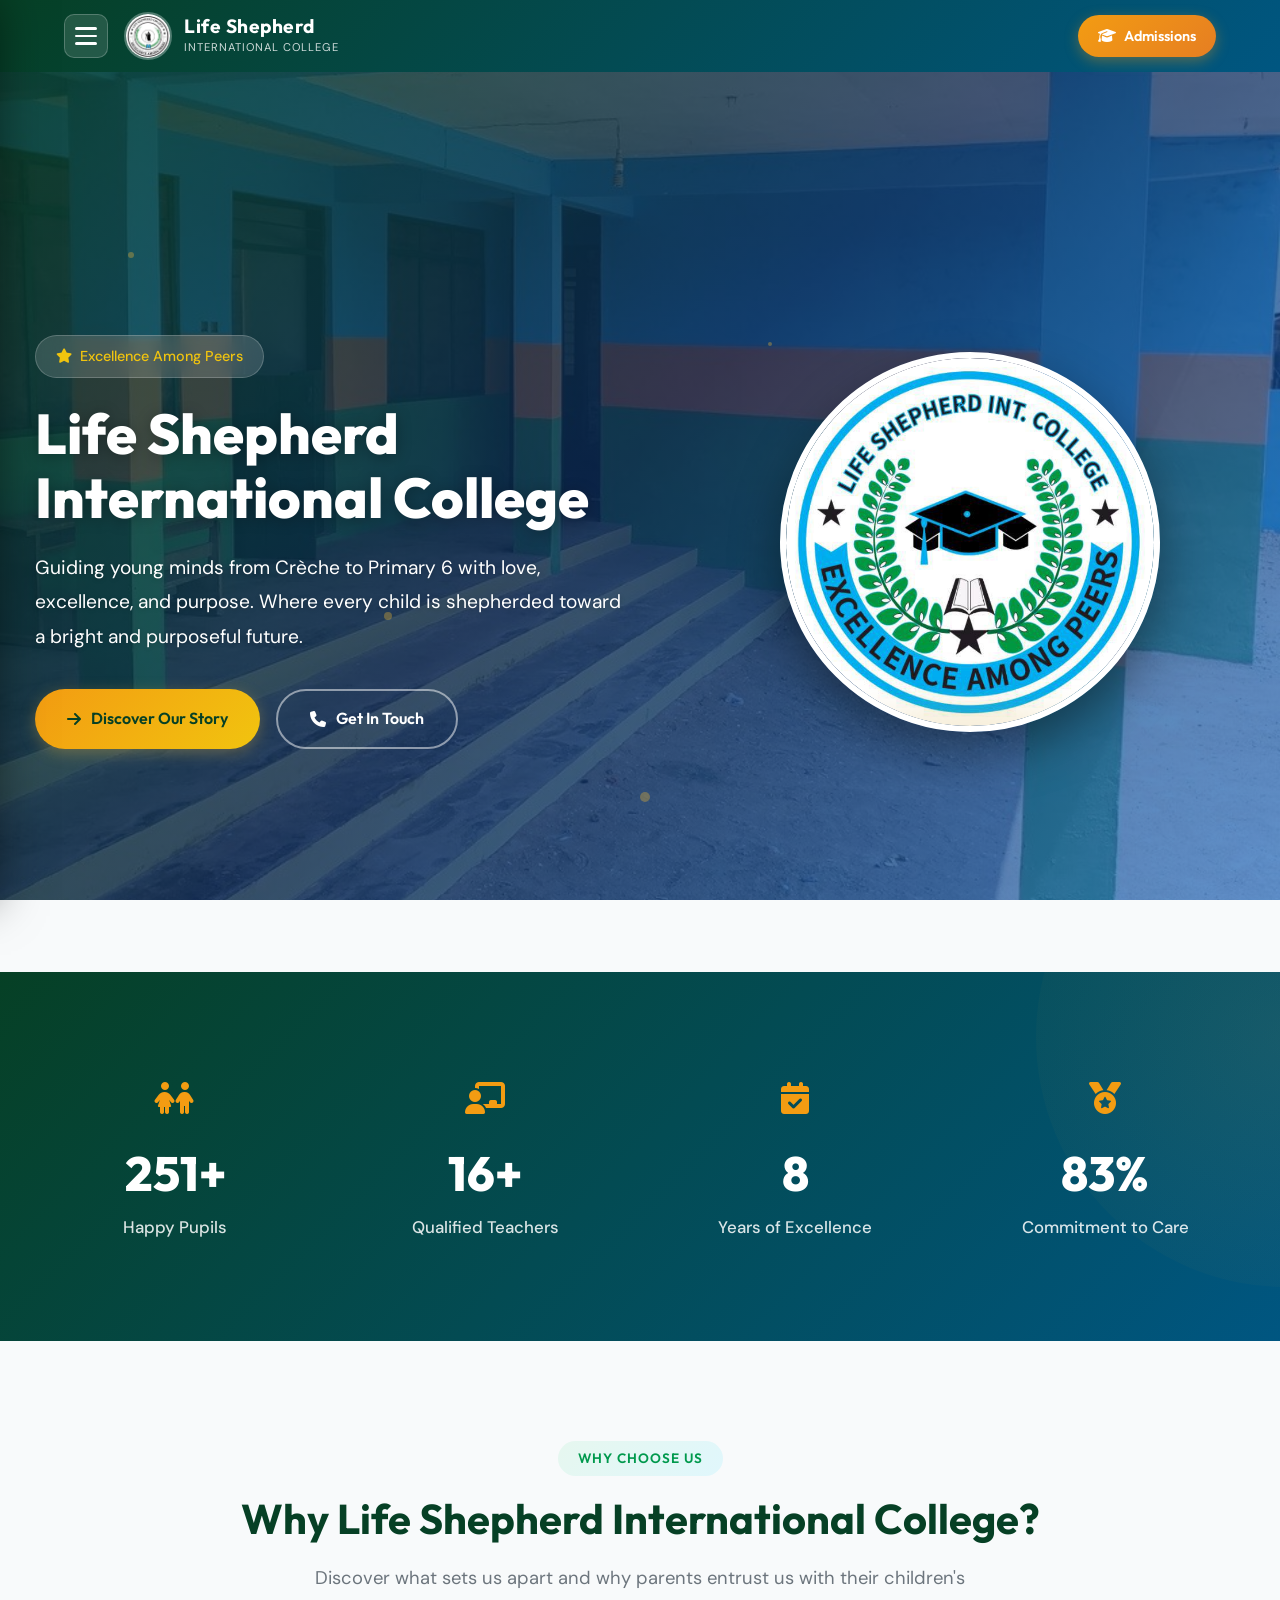
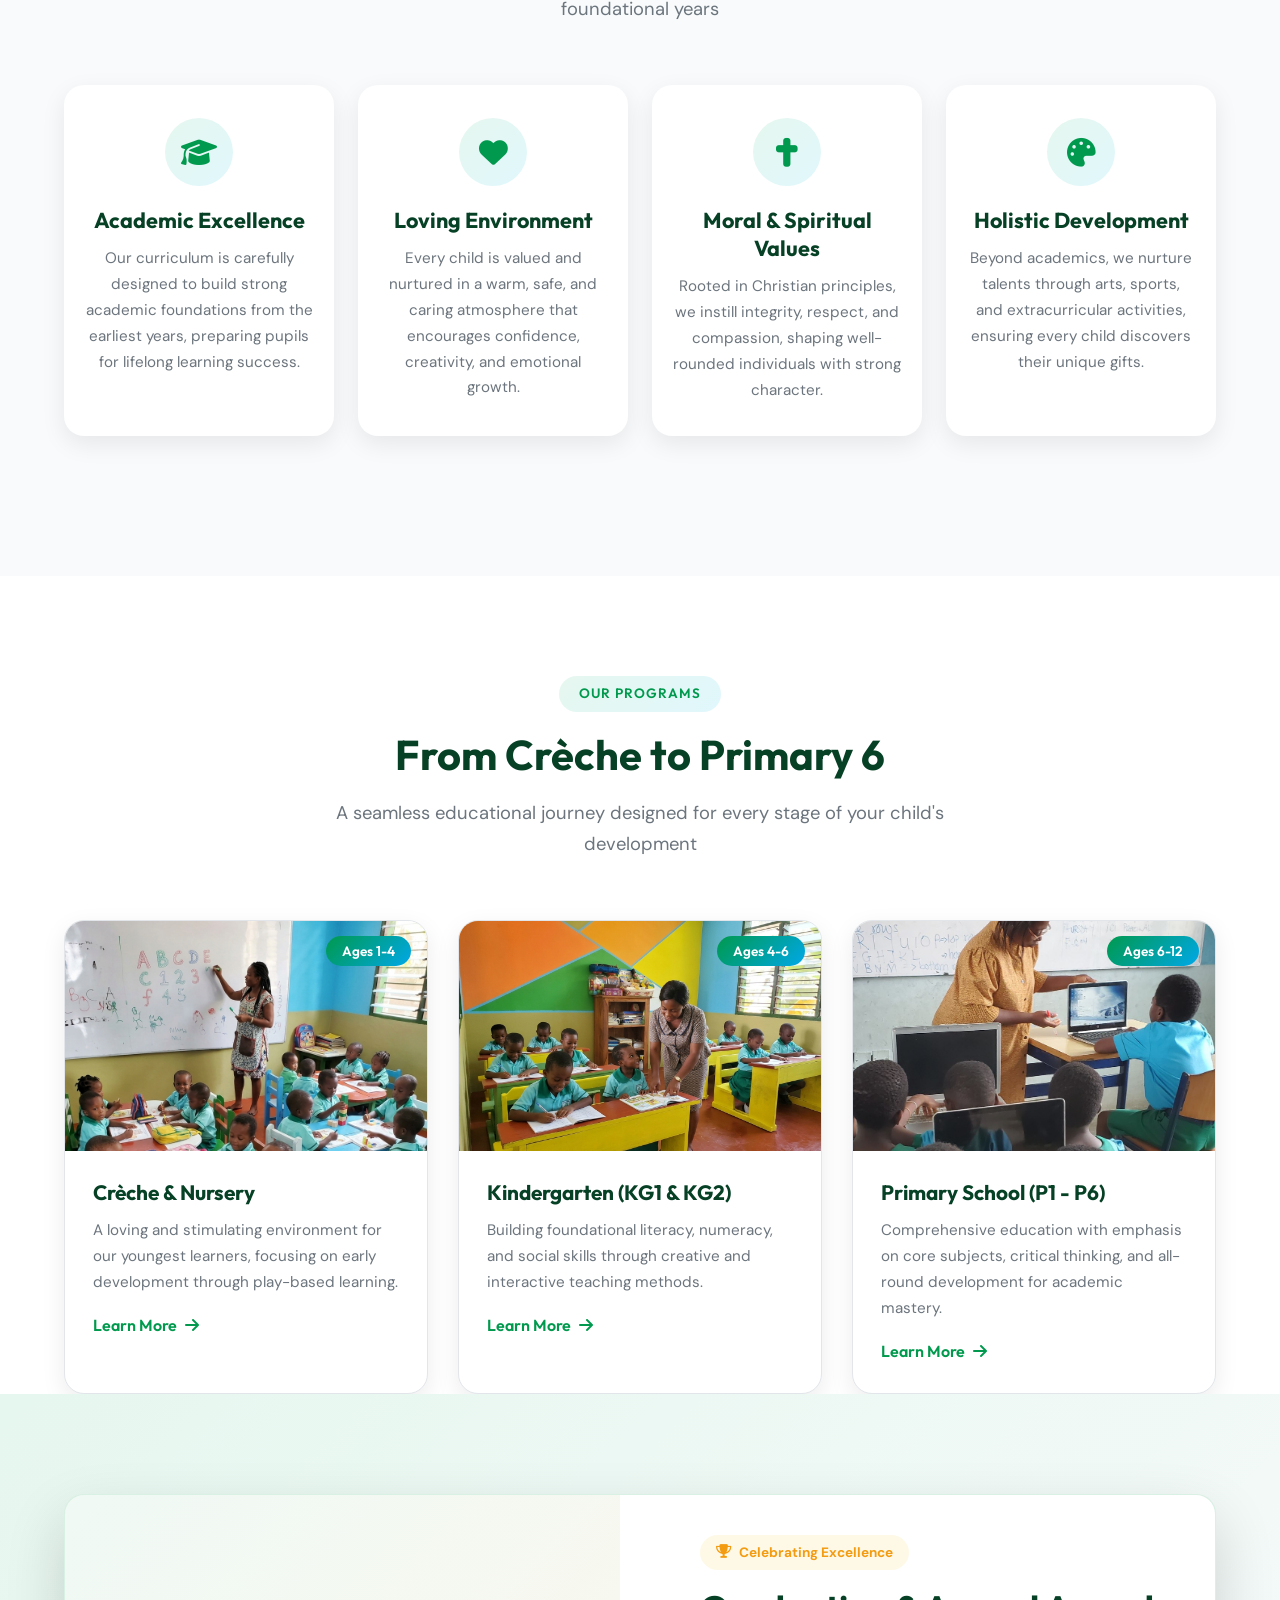
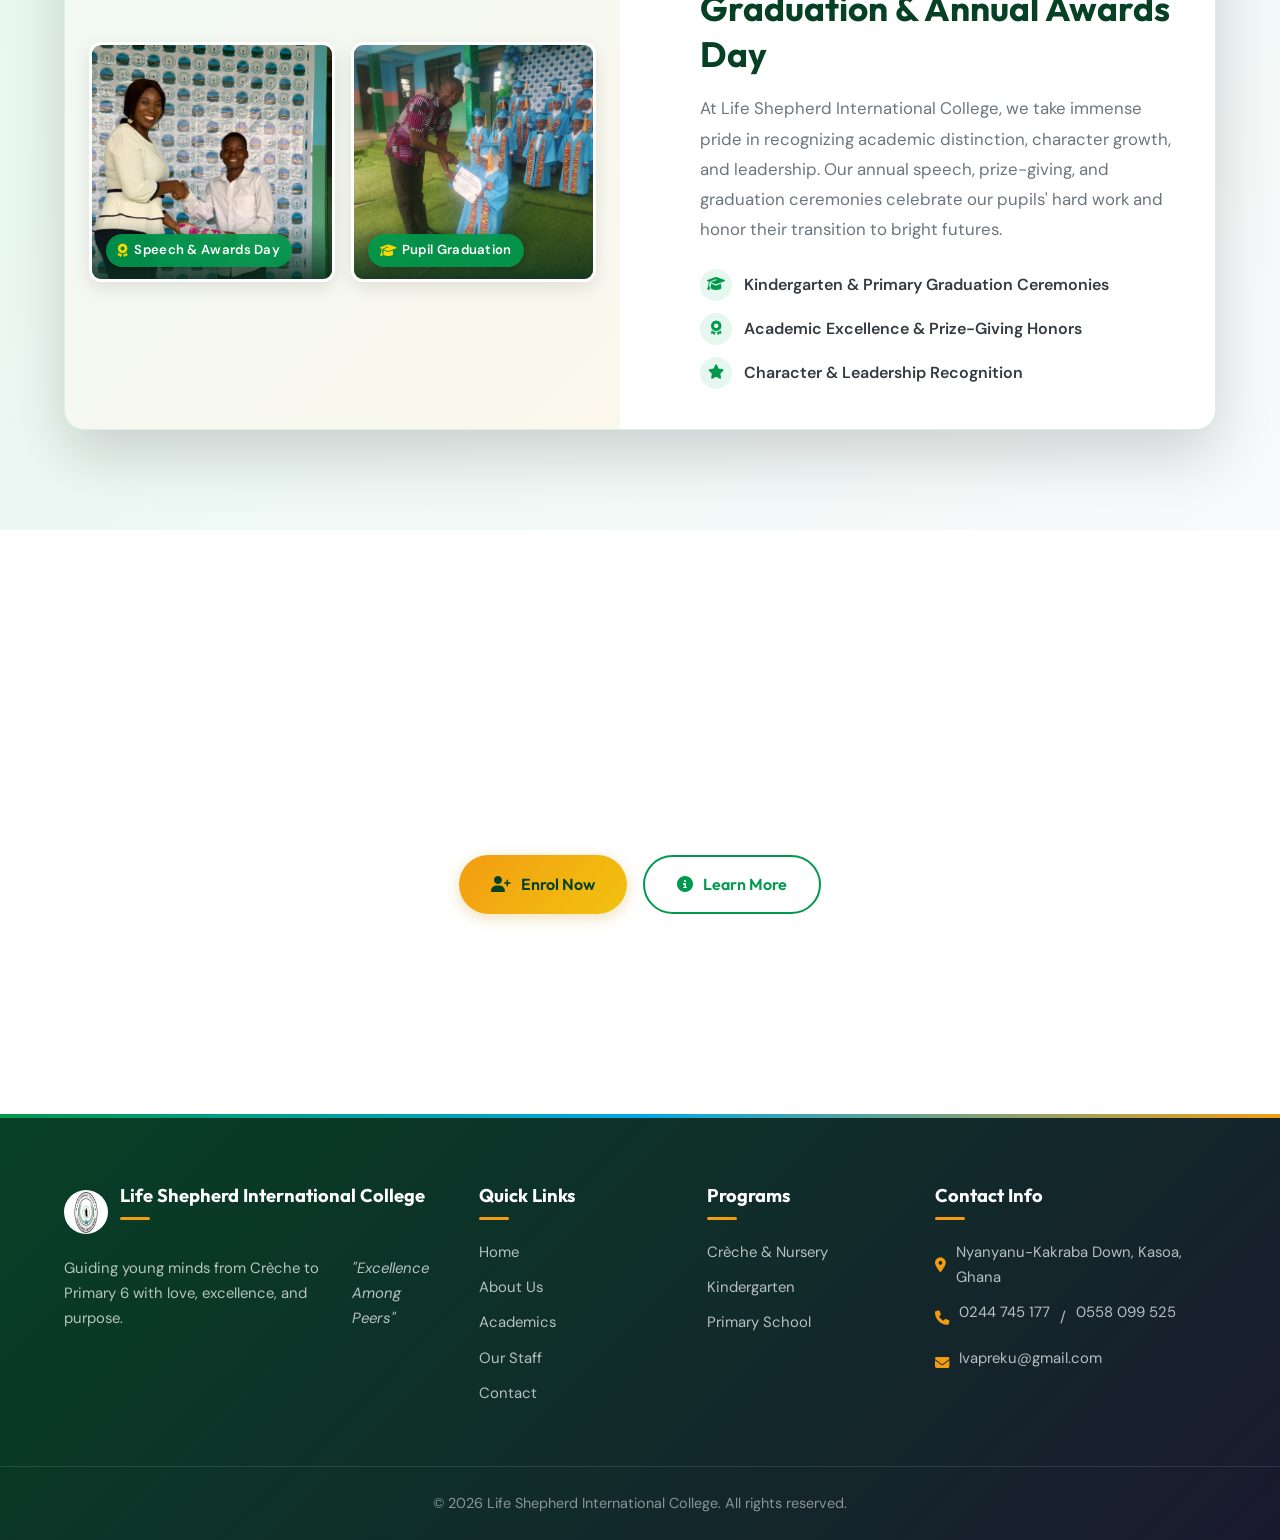
==== commit 9229b818: "landing feature added" ====
--- a/index.html
+++ b/index.html
@@ -147,10 +147,10 @@
             purposeful future.
           </p>
           <div class="hero-buttons">
-            <a href="about.html" class="cta-button primary">
+            <a href="about.html#story" class="cta-button primary">
               <i class="fa-solid fa-arrow-right"></i> Discover Our Story
             </a>
-            <a href="contact.html" class="cta-button secondary">
+            <a href="contact.html#get-in-touch" class="cta-button secondary">
               <i class="fa-solid fa-phone"></i> Get In Touch
             </a>
           </div>
@@ -290,7 +290,7 @@
                   A loving and stimulating environment for our youngest learners,
                   focusing on early development through play-based learning.
                 </p>
-                <a href="academics.html" class="program-link">
+                <a href="academics.html#creche" class="program-link">
                   Learn More <i class="fa-solid fa-arrow-right"></i>
                 </a>
               </div>
@@ -312,7 +312,7 @@
                   Building foundational literacy, numeracy, and social skills
                   through creative and interactive teaching methods.
                 </p>
-                <a href="academics.html" class="program-link">
+                <a href="academics.html#kindergarten" class="program-link">
                   Learn More <i class="fa-solid fa-arrow-right"></i>
                 </a>
               </div>
@@ -335,7 +335,7 @@
                   critical thinking, and all-round development for academic
                   mastery.
                 </p>
-                <a href="academics.html" class="program-link">
+                <a href="academics.html#primary" class="program-link">
                   Learn More <i class="fa-solid fa-arrow-right"></i>
                 </a>
               </div>
@@ -437,9 +437,9 @@
         </div>
         <div class="footer-section">
           <h4>Programs</h4>
-          <a href="academics.html">Crèche & Nursery</a>
-          <a href="academics.html">Kindergarten</a>
-          <a href="academics.html">Primary School</a>
+          <a href="academics.html#creche">Crèche & Nursery</a>
+          <a href="academics.html#kindergarten">Kindergarten</a>
+          <a href="academics.html#primary">Primary School</a>
         </div>
         <div class="footer-section">
           <h4>Contact Info</h4>
--- a/style.css
+++ b/style.css
@@ -73,6 +73,10 @@
 html {
   scroll-behavior: smooth;
   font-size: 16px;
+}
+
+[id] {
+  scroll-margin-top: 100px;
 }
 
 body {
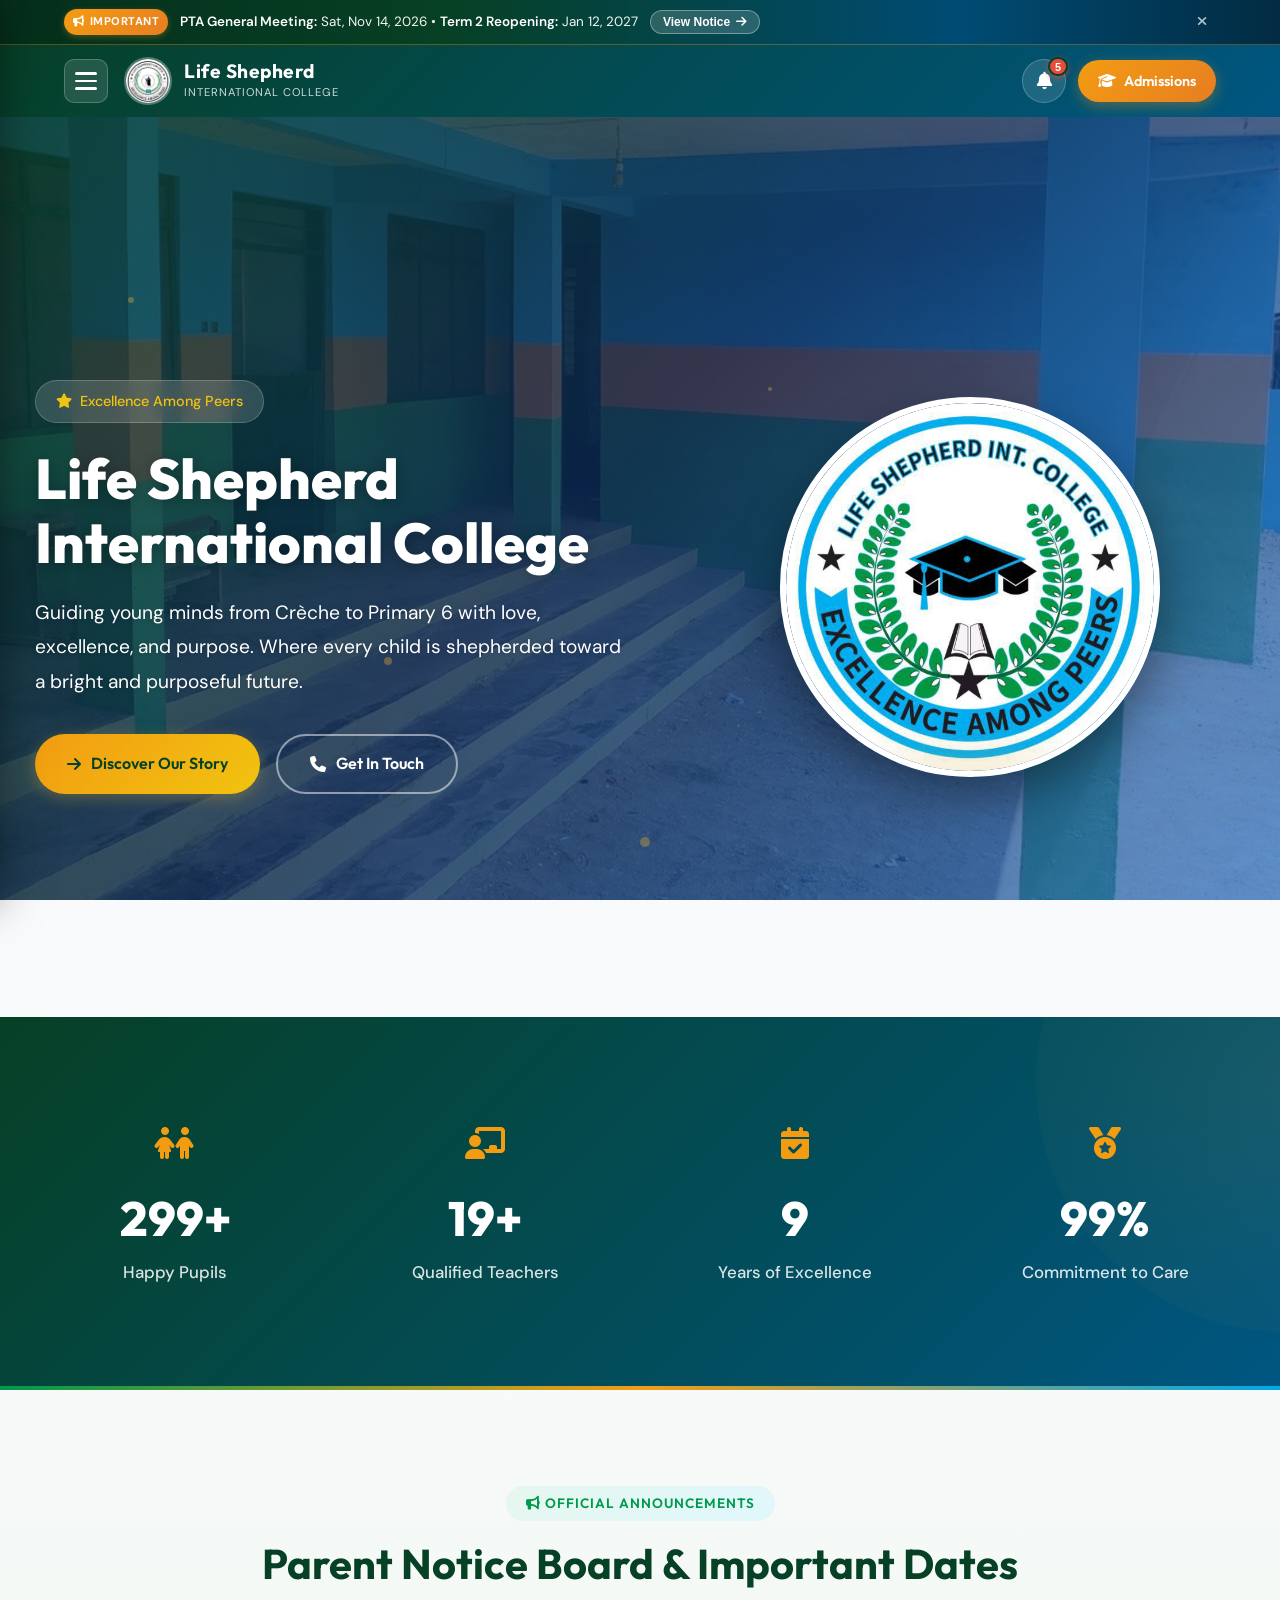
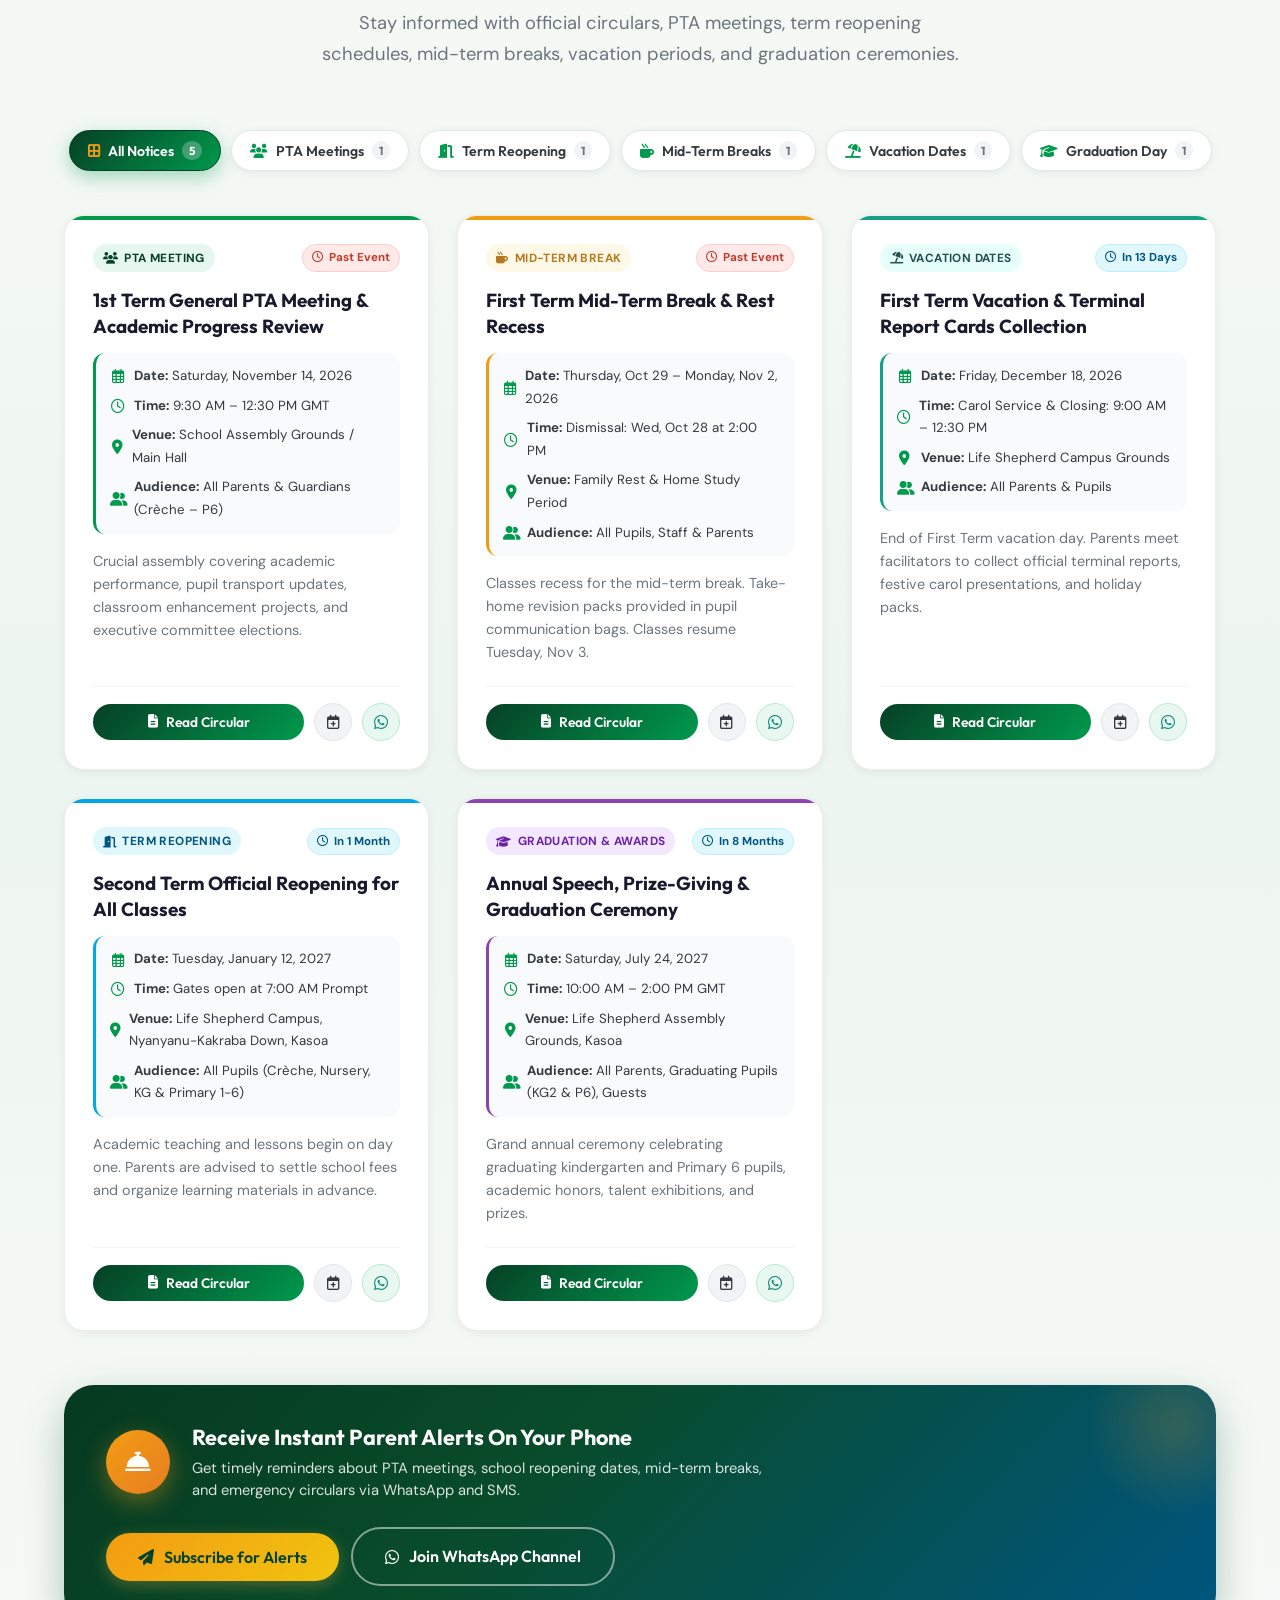
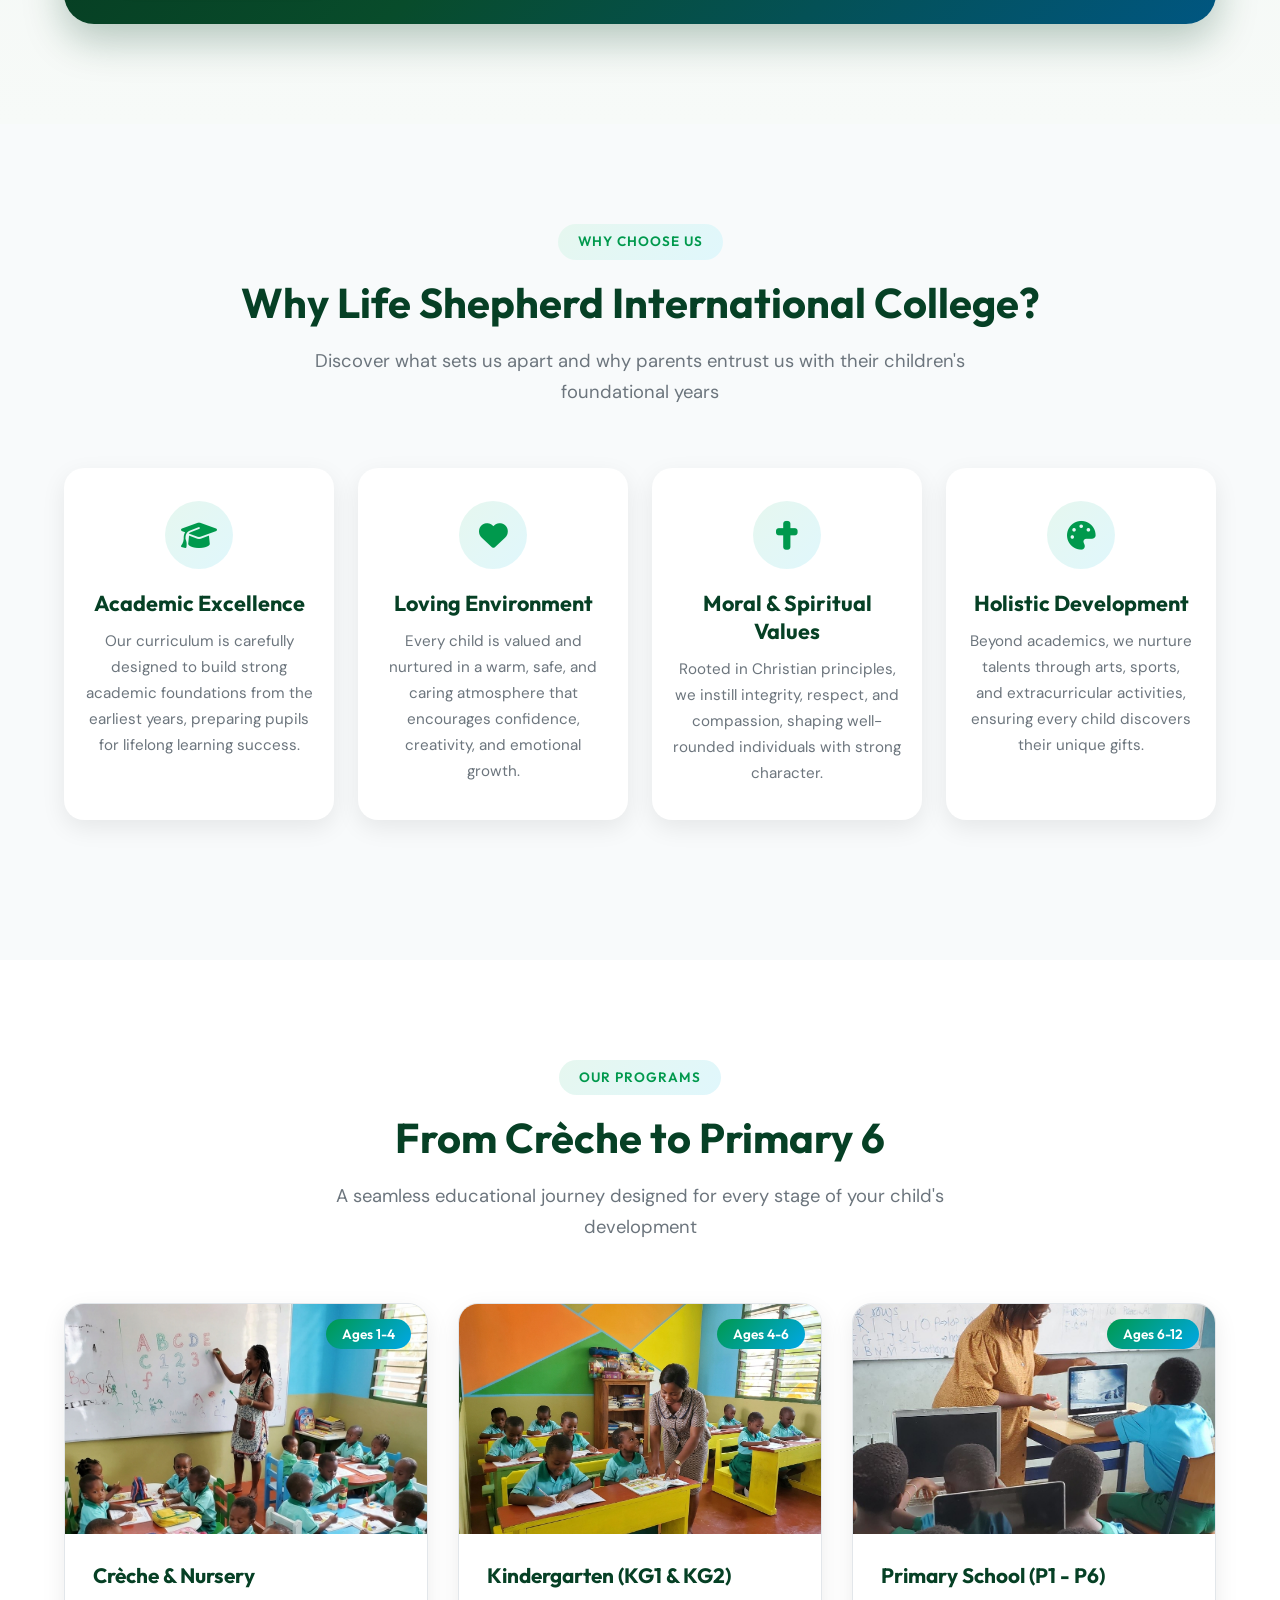
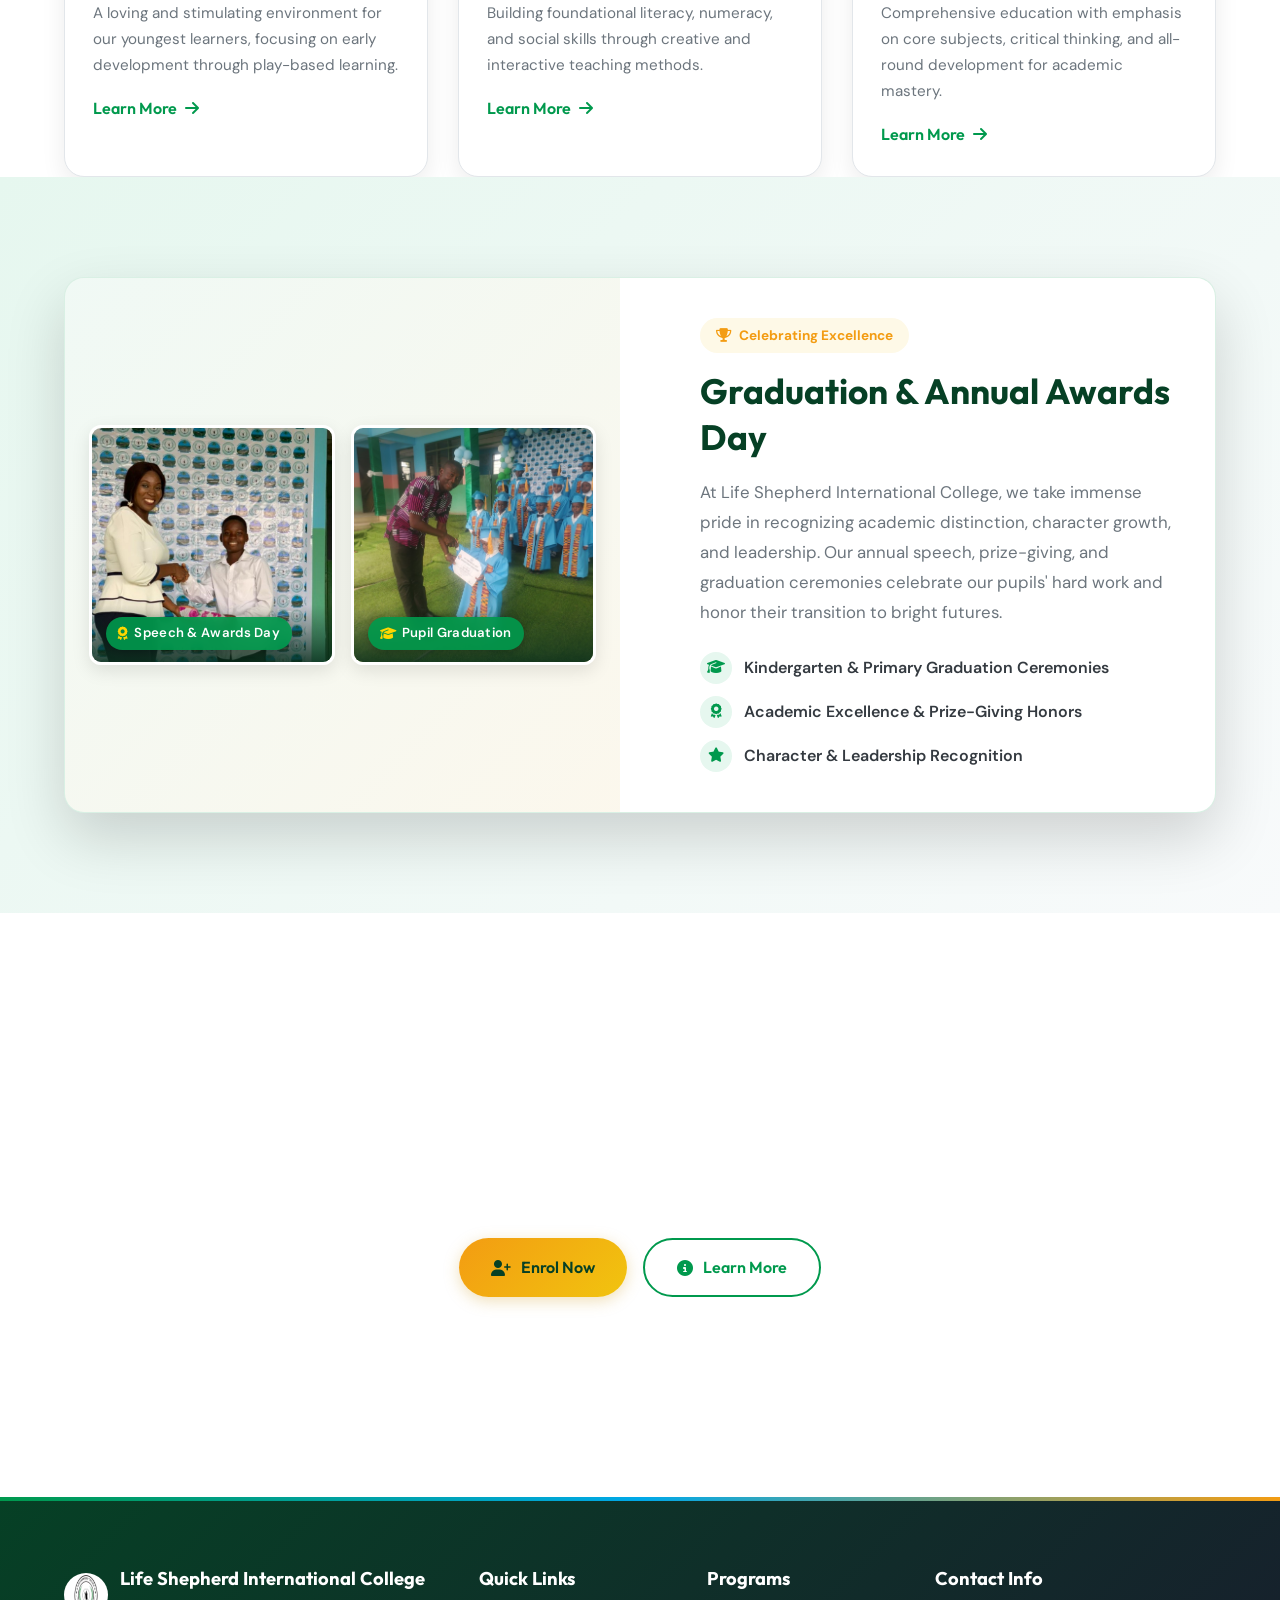
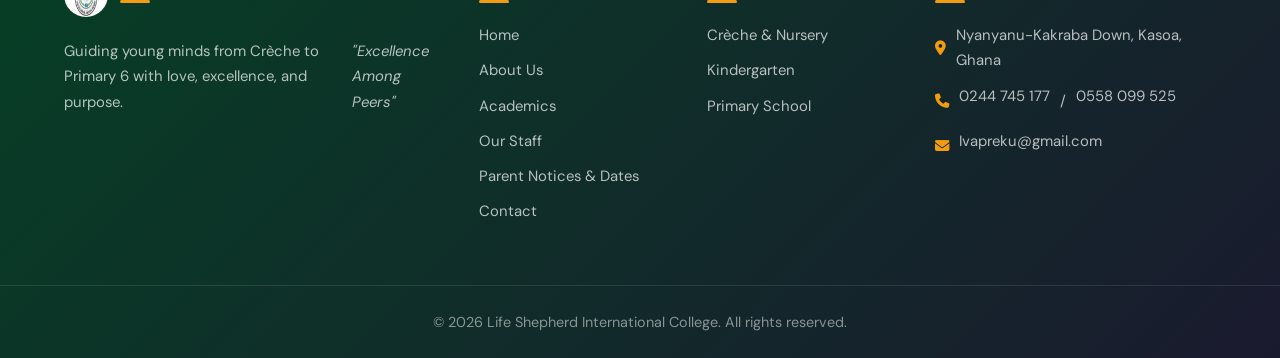
==== commit 4cb5cb31: "working on a new feature" ====
--- a/index.html
+++ b/index.html
@@ -38,6 +38,24 @@
   <body>
     <!-- Header -->
     <header class="header" id="header">
+      <!-- Top Announcement Banner -->
+      <div class="announcement-banner" id="announcementBanner" role="region" aria-label="School Announcements">
+        <div class="banner-inner">
+          <div class="banner-content">
+            <span class="banner-tag"><i class="fa-solid fa-bullhorn"></i> Important</span>
+            <span class="banner-text">
+              <strong>PTA General Meeting:</strong> Sat, Nov 14, 2026 &bull; <strong>Term 2 Reopening:</strong> Jan 12, 2027
+            </span>
+            <button class="banner-link-btn" type="button" data-open-notice="notif-pta-nov">
+              View Notice <i class="fa-solid fa-arrow-right"></i>
+            </button>
+          </div>
+          <button class="banner-close-btn" id="bannerCloseBtn" aria-label="Dismiss banner" type="button">
+            <i class="fa-solid fa-xmark"></i>
+          </button>
+        </div>
+      </div>
+
       <nav class="nav-container">
         <div class="nav-left">
           <button class="hamburger" id="hamburger" aria-label="Open Navigation Menu" aria-expanded="false" type="button">
@@ -55,6 +73,12 @@
         </div>
 
         <div class="header-actions">
+          <div class="notif-bell-wrapper">
+            <button class="header-notif-btn" id="notifBellBtn" aria-label="Parent Notices & Announcements" type="button" aria-expanded="false" aria-haspopup="true">
+              <i class="fa-solid fa-bell"></i>
+              <span class="notif-badge" id="notifBadgeCount">5</span>
+            </button>
+          </div>
           <a href="contact.html#admissions" class="header-cta-btn">
             <i class="fa-solid fa-graduation-cap"></i>
             <span>Admissions</span>
@@ -103,6 +127,13 @@
             <a href="staff.html" class="nav-link">
               <i class="fa-solid fa-chalkboard-user"></i>
               <span>Our Staff</span>
+            </a>
+          </li>
+          <li>
+            <a href="index.html#notice-board" class="nav-link">
+              <i class="fa-solid fa-bullhorn"></i>
+              <span>Parent Notices</span>
+              <span class="nav-badge-pill">New</span>
             </a>
           </li>
           <li>
@@ -197,6 +228,67 @@
             </div>
             <h3 data-count="0">100%</h3>
             <p>Commitment to Care</p>
+          </div>
+        </div>
+      </section>
+
+      <!-- Parent Notice Board & Academic Calendar Section -->
+      <section class="notice-board-section" id="notice-board">
+        <div class="section-content">
+          <div class="section-header">
+            <span class="section-badge"><i class="fa-solid fa-bullhorn"></i> Official Announcements</span>
+            <h2>Parent Notice Board & Important Dates</h2>
+            <p>
+              Stay informed with official circulars, PTA meetings, term reopening schedules, mid-term breaks, vacation periods, and graduation ceremonies.
+            </p>
+          </div>
+
+          <!-- Notice Category Filter Tabs -->
+          <div class="notice-filter-bar" role="tablist" aria-label="Notice Categories">
+            <button class="notice-tab-btn active" data-category="all" role="tab" aria-selected="true" type="button">
+              <i class="fa-solid fa-border-all"></i> All Notices <span class="tab-count">5</span>
+            </button>
+            <button class="notice-tab-btn" data-category="pta" role="tab" aria-selected="false" type="button">
+              <i class="fa-solid fa-users"></i> PTA Meetings <span class="tab-count">1</span>
+            </button>
+            <button class="notice-tab-btn" data-category="reopening" role="tab" aria-selected="false" type="button">
+              <i class="fa-solid fa-door-open"></i> Term Reopening <span class="tab-count">1</span>
+            </button>
+            <button class="notice-tab-btn" data-category="break" role="tab" aria-selected="false" type="button">
+              <i class="fa-solid fa-mug-hot"></i> Mid-Term Breaks <span class="tab-count">1</span>
+            </button>
+            <button class="notice-tab-btn" data-category="vacation" role="tab" aria-selected="false" type="button">
+              <i class="fa-solid fa-umbrella-beach"></i> Vacation Dates <span class="tab-count">1</span>
+            </button>
+            <button class="notice-tab-btn" data-category="graduation" role="tab" aria-selected="false" type="button">
+              <i class="fa-solid fa-graduation-cap"></i> Graduation Day <span class="tab-count">1</span>
+            </button>
+          </div>
+
+          <!-- Notice Cards Grid (Hydrated by JS) -->
+          <div class="notices-grid" id="noticesGrid"></div>
+
+          <!-- Parent Alert Subscription CTA Banner -->
+          <div class="notice-subscribe-cta">
+            <div class="subscribe-cta-content">
+              <div class="subscribe-cta-icon">
+                <i class="fa-solid fa-bell-concierge"></i>
+              </div>
+              <div class="subscribe-cta-text">
+                <h3>Receive Instant Parent Alerts On Your Phone</h3>
+                <p>
+                  Get timely reminders about PTA meetings, school reopening dates, mid-term breaks, and emergency circulars via WhatsApp and SMS.
+                </p>
+              </div>
+            </div>
+            <div class="subscribe-cta-actions">
+              <button class="cta-button primary" id="openSubscribeModalBtn" type="button">
+                <i class="fa-solid fa-paper-plane"></i> Subscribe for Alerts
+              </button>
+              <a href="https://wa.me/233244745177?text=Hello%20Life%20Shepherd%20College,%20please%20add%20me%20to%20the%20official%20parent%20broadcast%20channel." target="_blank" rel="noopener noreferrer" class="cta-button secondary">
+                <i class="fa-brands fa-whatsapp"></i> Join WhatsApp Channel
+              </a>
+            </div>
           </div>
         </div>
       </section>
@@ -433,6 +525,7 @@
           <a href="about.html">About Us</a>
           <a href="academics.html">Academics</a>
           <a href="staff.html">Our Staff</a>
+          <a href="index.html#notice-board">Parent Notices & Dates</a>
           <a href="contact.html">Contact</a>
         </div>
         <div class="footer-section">
--- a/style.css
+++ b/style.css
@@ -2296,3 +2296,1429 @@
   }
 }
 
+/* ====================================
+   Parent Notification System & Notice Board
+   ==================================== */
+
+:root {
+  --header-height: 72px;
+}
+
+.main {
+  margin-top: var(--header-height, 72px);
+  transition: margin-top 0.3s ease;
+}
+
+/* ------------------------------------
+   1. Top Announcement Banner
+   ------------------------------------ */
+.announcement-banner {
+  background: linear-gradient(90deg, #052f1b 0%, #064025 35%, #004b73 75%, #022b42 100%);
+  color: var(--white);
+  border-bottom: 1px solid rgba(243, 156, 18, 0.35);
+  position: relative;
+  overflow: hidden;
+  max-height: 60px;
+  transition: max-height 0.4s cubic-bezier(0.4, 0, 0.2, 1), opacity 0.3s ease, padding 0.3s ease;
+  z-index: 1002;
+}
+
+.announcement-banner.dismissed {
+  max-height: 0 !important;
+  opacity: 0 !important;
+  padding: 0 !important;
+  border-bottom: none !important;
+  pointer-events: none;
+}
+
+.banner-inner {
+  max-width: var(--container-max);
+  margin: 0 auto;
+  padding: 8px 24px;
+  display: flex;
+  align-items: center;
+  justify-content: space-between;
+  gap: 16px;
+}
+
+.banner-content {
+  display: flex;
+  align-items: center;
+  gap: 12px;
+  flex: 1;
+  min-width: 0;
+  font-size: 0.84rem;
+}
+
+.banner-tag {
+  background: linear-gradient(135deg, var(--gold) 0%, #e67e22 100%);
+  color: var(--white);
+  font-size: 0.7rem;
+  font-weight: 700;
+  text-transform: uppercase;
+  letter-spacing: 0.5px;
+  padding: 3px 9px;
+  border-radius: var(--radius-full);
+  display: inline-flex;
+  align-items: center;
+  gap: 5px;
+  white-space: nowrap;
+  box-shadow: 0 2px 6px rgba(243, 156, 18, 0.3);
+}
+
+.banner-text {
+  color: rgba(255, 255, 255, 0.95);
+  white-space: nowrap;
+  overflow: hidden;
+  text-overflow: ellipsis;
+  font-weight: 400;
+}
+
+.banner-text strong {
+  color: #fff;
+  font-weight: 600;
+}
+
+.banner-link-btn {
+  background: rgba(255, 255, 255, 0.16);
+  border: 1px solid rgba(255, 255, 255, 0.35);
+  color: var(--white);
+  padding: 4px 12px;
+  border-radius: var(--radius-full);
+  font-size: 0.75rem;
+  font-weight: 600;
+  cursor: pointer;
+  display: inline-flex;
+  align-items: center;
+  gap: 6px;
+  white-space: nowrap;
+  transition: var(--transition);
+  outline: none;
+}
+
+.banner-link-btn:hover {
+  background: var(--gold);
+  border-color: var(--gold);
+  color: var(--dark);
+  transform: translateX(2px);
+}
+
+.banner-close-btn {
+  background: transparent;
+  border: none;
+  color: rgba(255, 255, 255, 0.7);
+  width: 28px;
+  height: 28px;
+  border-radius: 50%;
+  cursor: pointer;
+  display: flex;
+  align-items: center;
+  justify-content: center;
+  font-size: 0.85rem;
+  transition: var(--transition);
+  flex-shrink: 0;
+  outline: none;
+}
+
+.banner-close-btn:hover {
+  background: rgba(255, 255, 255, 0.2);
+  color: var(--white);
+}
+
+@media (max-width: 768px) {
+  .announcement-banner {
+    max-height: 80px;
+  }
+  .banner-inner {
+    padding: 7px 16px;
+  }
+  .banner-text {
+    font-size: 0.78rem;
+  }
+  .banner-link-btn {
+    padding: 3px 8px;
+    font-size: 0.72rem;
+  }
+}
+
+@media (max-width: 520px) {
+  .announcement-banner {
+    max-height: 90px;
+  }
+  .banner-tag {
+    display: none;
+  }
+}
+
+/* ------------------------------------
+   2. Header Notification Bell & Dropdown
+   ------------------------------------ */
+.header-actions {
+  display: flex;
+  align-items: center;
+  gap: 12px;
+}
+
+.notif-bell-wrapper {
+  position: relative;
+}
+
+.header-notif-btn {
+  position: relative;
+  width: 44px;
+  height: 44px;
+  border-radius: 50%;
+  background: rgba(255, 255, 255, 0.12);
+  border: 1px solid rgba(255, 255, 255, 0.22);
+  color: var(--white);
+  font-size: 1.1rem;
+  cursor: pointer;
+  display: flex;
+  align-items: center;
+  justify-content: center;
+  transition: var(--transition);
+  outline: none;
+}
+
+.header-notif-btn:hover,
+.header-notif-btn.active {
+  background: rgba(255, 255, 255, 0.22);
+  border-color: var(--gold);
+  color: var(--gold-light);
+  transform: translateY(-2px);
+  box-shadow: 0 4px 14px rgba(243, 156, 18, 0.35);
+}
+
+.header-notif-btn:focus-visible {
+  box-shadow: 0 0 0 3px rgba(243, 156, 18, 0.5);
+}
+
+.notif-badge {
+  position: absolute;
+  top: -3px;
+  right: -3px;
+  background: #e74c3c;
+  color: #ffffff;
+  font-size: 0.68rem;
+  font-weight: 700;
+  min-width: 19px;
+  height: 19px;
+  padding: 0 5px;
+  border-radius: 10px;
+  display: flex;
+  align-items: center;
+  justify-content: center;
+  border: 2px solid #064025;
+  box-shadow: 0 2px 6px rgba(231, 76, 60, 0.6);
+  animation: notif-pulse 2s infinite;
+}
+
+.notif-badge.zero {
+  display: none;
+  animation: none;
+}
+
+@keyframes notif-pulse {
+  0% { transform: scale(1); box-shadow: 0 0 0 0 rgba(231, 76, 60, 0.7); }
+  70% { transform: scale(1.08); box-shadow: 0 0 0 7px rgba(231, 76, 60, 0); }
+  100% { transform: scale(1); box-shadow: 0 0 0 0 rgba(231, 76, 60, 0); }
+}
+
+/* Slide-out Navigation Drawer notices link badge */
+.nav-badge-pill {
+  background: var(--gold);
+  color: var(--dark);
+  font-size: 0.68rem;
+  font-weight: 700;
+  padding: 2px 8px;
+  border-radius: var(--radius-full);
+  margin-left: auto;
+  letter-spacing: 0.4px;
+}
+
+/* Floating Notification Dropdown */
+.notif-dropdown {
+  position: absolute;
+  top: calc(100% + 14px);
+  right: 0;
+  width: 410px;
+  max-width: calc(100vw - 28px);
+  background: linear-gradient(180deg, rgba(5, 34, 20, 0.98) 0%, rgba(3, 23, 34, 0.98) 100%);
+  backdrop-filter: blur(20px);
+  -webkit-backdrop-filter: blur(20px);
+  border: 1px solid rgba(255, 255, 255, 0.16);
+  border-radius: var(--radius-lg);
+  box-shadow: 0 20px 50px rgba(0, 0, 0, 0.55), 0 0 0 1px rgba(243, 156, 18, 0.15);
+  z-index: 1010;
+  opacity: 0;
+  visibility: hidden;
+  transform: translateY(-8px) scale(0.97);
+  transition: opacity 0.25s cubic-bezier(0.4, 0, 0.2, 1), transform 0.25s cubic-bezier(0.4, 0, 0.2, 1), visibility 0.25s;
+  overflow: hidden;
+  display: flex;
+  flex-direction: column;
+}
+
+.notif-dropdown.active {
+  opacity: 1;
+  visibility: visible;
+  transform: translateY(0) scale(1);
+}
+
+.notif-dropdown-header {
+  padding: 14px 18px;
+  background: rgba(0, 0, 0, 0.25);
+  border-bottom: 1px solid rgba(255, 255, 255, 0.1);
+  display: flex;
+  align-items: center;
+  justify-content: space-between;
+  gap: 12px;
+}
+
+.notif-dropdown-title {
+  display: flex;
+  align-items: center;
+  gap: 8px;
+  font-size: 0.95rem;
+  font-weight: 700;
+  color: var(--white);
+  font-family: var(--font-heading);
+}
+
+.notif-dropdown-title i {
+  color: var(--gold);
+}
+
+.notif-unread-count {
+  background: rgba(243, 156, 18, 0.2);
+  color: var(--gold-light);
+  border: 1px solid rgba(243, 156, 18, 0.4);
+  font-size: 0.7rem;
+  font-weight: 600;
+  padding: 2px 7px;
+  border-radius: 10px;
+}
+
+.notif-mark-read-btn {
+  background: transparent;
+  border: none;
+  color: rgba(255, 255, 255, 0.65);
+  font-size: 0.76rem;
+  cursor: pointer;
+  padding: 4px 8px;
+  border-radius: 6px;
+  transition: var(--transition);
+}
+
+.notif-mark-read-btn:hover {
+  background: rgba(255, 255, 255, 0.1);
+  color: var(--white);
+}
+
+/* Category Filter Chips in Dropdown */
+.notif-dropdown-filters {
+  padding: 8px 14px;
+  background: rgba(255, 255, 255, 0.04);
+  border-bottom: 1px solid rgba(255, 255, 255, 0.08);
+  display: flex;
+  gap: 6px;
+  overflow-x: auto;
+  scrollbar-width: none;
+}
+
+.notif-dropdown-filters::-webkit-scrollbar {
+  display: none;
+}
+
+.notif-filter-chip {
+  background: rgba(255, 255, 255, 0.08);
+  border: 1px solid rgba(255, 255, 255, 0.14);
+  color: rgba(255, 255, 255, 0.85);
+  padding: 4px 10px;
+  border-radius: var(--radius-full);
+  font-size: 0.72rem;
+  font-weight: 500;
+  cursor: pointer;
+  white-space: nowrap;
+  transition: var(--transition);
+}
+
+.notif-filter-chip:hover {
+  background: rgba(255, 255, 255, 0.18);
+  color: var(--white);
+}
+
+.notif-filter-chip.active {
+  background: var(--gold);
+  border-color: var(--gold);
+  color: var(--dark);
+  font-weight: 700;
+}
+
+.notif-dropdown-list {
+  max-height: 330px;
+  overflow-y: auto;
+  padding: 10px 14px;
+  display: flex;
+  flex-direction: column;
+  gap: 8px;
+  scrollbar-width: thin;
+  scrollbar-color: rgba(255, 255, 255, 0.2) transparent;
+}
+
+.notif-dropdown-list::-webkit-scrollbar {
+  width: 4px;
+}
+
+.notif-dropdown-list::-webkit-scrollbar-thumb {
+  background: rgba(255, 255, 255, 0.2);
+  border-radius: 4px;
+}
+
+/* Dropdown Notification Item */
+.notif-dropdown-item {
+  display: flex;
+  align-items: flex-start;
+  gap: 12px;
+  padding: 10px 12px;
+  background: rgba(255, 255, 255, 0.05);
+  border: 1px solid rgba(255, 255, 255, 0.09);
+  border-radius: var(--radius-md);
+  cursor: pointer;
+  transition: var(--transition);
+  position: relative;
+  text-align: left;
+}
+
+.notif-dropdown-item:hover {
+  background: rgba(255, 255, 255, 0.12);
+  border-color: rgba(243, 156, 18, 0.35);
+  transform: translateX(3px);
+}
+
+.notif-dropdown-item.unread {
+  background: rgba(0, 153, 77, 0.12);
+  border-color: rgba(0, 200, 100, 0.28);
+}
+
+.notif-dropdown-item.unread::before {
+  content: "";
+  position: absolute;
+  top: 12px;
+  right: 12px;
+  width: 8px;
+  height: 8px;
+  border-radius: 50%;
+  background: var(--green-light);
+  box-shadow: 0 0 8px var(--green-light);
+}
+
+.notif-item-icon {
+  width: 36px;
+  height: 36px;
+  border-radius: 10px;
+  display: flex;
+  align-items: center;
+  justify-content: center;
+  font-size: 0.95rem;
+  flex-shrink: 0;
+  margin-top: 2px;
+}
+
+.notif-item-icon.cat-pta {
+  background: rgba(0, 153, 77, 0.25);
+  color: #34d399;
+}
+.notif-item-icon.cat-reopening {
+  background: rgba(0, 168, 232, 0.25);
+  color: #38bdf8;
+}
+.notif-item-icon.cat-break {
+  background: rgba(243, 156, 18, 0.25);
+  color: #fbbf24;
+}
+.notif-item-icon.cat-vacation {
+  background: rgba(20, 184, 166, 0.25);
+  color: #2dd4bf;
+}
+.notif-item-icon.cat-graduation {
+  background: rgba(168, 85, 247, 0.25);
+  color: #c084fc;
+}
+
+.notif-item-content {
+  flex: 1;
+  min-width: 0;
+}
+
+.notif-item-header {
+  display: flex;
+  align-items: center;
+  gap: 6px;
+  margin-bottom: 3px;
+  flex-wrap: wrap;
+}
+
+.notif-item-badge {
+  font-size: 0.65rem;
+  font-weight: 700;
+  padding: 1px 6px;
+  border-radius: 4px;
+  text-transform: uppercase;
+  letter-spacing: 0.3px;
+}
+
+.badge-urgent {
+  background: rgba(231, 76, 60, 0.25);
+  color: #ff7675;
+  border: 1px solid rgba(231, 76, 60, 0.4);
+}
+.badge-important {
+  background: rgba(243, 156, 18, 0.25);
+  color: #ffeaa7;
+  border: 1px solid rgba(243, 156, 18, 0.4);
+}
+.badge-upcoming {
+  background: rgba(0, 168, 232, 0.25);
+  color: #74b9ff;
+  border: 1px solid rgba(0, 168, 232, 0.4);
+}
+
+.notif-item-title {
+  font-size: 0.84rem;
+  font-weight: 600;
+  color: var(--white);
+  line-height: 1.35;
+  margin-bottom: 3px;
+  white-space: nowrap;
+  overflow: hidden;
+  text-overflow: ellipsis;
+}
+
+.notif-item-date {
+  font-size: 0.72rem;
+  color: rgba(255, 255, 255, 0.6);
+  display: flex;
+  align-items: center;
+  gap: 5px;
+}
+
+.notif-dropdown-footer {
+  padding: 12px 16px;
+  background: rgba(0, 0, 0, 0.35);
+  border-top: 1px solid rgba(255, 255, 255, 0.1);
+  display: flex;
+  align-items: center;
+  justify-content: space-between;
+  gap: 10px;
+}
+
+.notif-footer-subscribe-btn {
+  background: linear-gradient(135deg, var(--green-main) 0%, #00b057 100%);
+  color: var(--white);
+  border: none;
+  padding: 6px 12px;
+  border-radius: var(--radius-full);
+  font-size: 0.75rem;
+  font-weight: 600;
+  cursor: pointer;
+  display: inline-flex;
+  align-items: center;
+  gap: 6px;
+  transition: var(--transition);
+}
+
+.notif-footer-subscribe-btn:hover {
+  transform: translateY(-1px);
+  box-shadow: 0 4px 12px rgba(0, 153, 77, 0.4);
+}
+
+.notif-footer-view-all {
+  color: var(--gold);
+  font-size: 0.78rem;
+  font-weight: 600;
+  text-decoration: none;
+  display: inline-flex;
+  align-items: center;
+  gap: 5px;
+  transition: var(--transition);
+}
+
+.notif-footer-view-all:hover {
+  color: var(--white);
+  transform: translateX(2px);
+}
+
+/* ------------------------------------
+   3. Parent Notice Board Section (Homepage)
+   ------------------------------------ */
+.notice-board-section {
+  padding: var(--section-padding);
+  background: linear-gradient(180deg, #f7faf8 0%, #edf5f0 50%, #f7faf8 100%);
+  position: relative;
+  overflow: hidden;
+}
+
+.notice-board-section::before {
+  content: "";
+  position: absolute;
+  top: 0;
+  left: 0;
+  right: 0;
+  height: 4px;
+  background: linear-gradient(90deg, var(--green-main), var(--gold), var(--blue-main));
+}
+
+.notice-filter-bar {
+  display: flex;
+  justify-content: center;
+  flex-wrap: wrap;
+  gap: 10px;
+  margin: 36px 0 44px;
+}
+
+.notice-tab-btn {
+  background: var(--white);
+  border: 1px solid var(--gray-200);
+  color: var(--gray-800);
+  padding: 10px 18px;
+  border-radius: var(--radius-full);
+  font-family: var(--font-heading);
+  font-size: 0.88rem;
+  font-weight: 600;
+  cursor: pointer;
+  display: inline-flex;
+  align-items: center;
+  gap: 8px;
+  box-shadow: var(--shadow-sm);
+  transition: var(--transition);
+  outline: none;
+}
+
+.notice-tab-btn i {
+  color: var(--green-main);
+  transition: var(--transition);
+}
+
+.notice-tab-btn .tab-count {
+  background: var(--gray-100);
+  color: var(--gray-600);
+  font-size: 0.72rem;
+  font-weight: 700;
+  padding: 2px 7px;
+  border-radius: 12px;
+  transition: var(--transition);
+}
+
+.notice-tab-btn:hover {
+  border-color: var(--green-main);
+  color: var(--green-deep);
+  transform: translateY(-2px);
+  box-shadow: var(--shadow-md);
+}
+
+.notice-tab-btn.active {
+  background: linear-gradient(135deg, var(--green-deep) 0%, var(--green-main) 100%);
+  border-color: var(--green-deep);
+  color: var(--white);
+  box-shadow: 0 6px 18px rgba(0, 153, 77, 0.35);
+}
+
+.notice-tab-btn.active i {
+  color: var(--gold);
+}
+
+.notice-tab-btn.active .tab-count {
+  background: rgba(255, 255, 255, 0.25);
+  color: var(--white);
+}
+
+/* Notice Cards Grid */
+.notices-grid {
+  display: grid;
+  grid-template-columns: repeat(auto-fill, minmax(350px, 1fr));
+  gap: 28px;
+}
+
+.notice-card {
+  background: var(--white);
+  border-radius: var(--radius-lg);
+  border: 1px solid rgba(0, 0, 0, 0.07);
+  box-shadow: var(--shadow-sm);
+  padding: 28px;
+  display: flex;
+  flex-direction: column;
+  transition: var(--transition);
+  position: relative;
+  overflow: hidden;
+}
+
+.notice-card::before {
+  content: "";
+  position: absolute;
+  top: 0;
+  left: 0;
+  right: 0;
+  height: 4px;
+  background: var(--card-accent, var(--green-main));
+}
+
+.notice-card:hover {
+  transform: translateY(-6px);
+  box-shadow: var(--shadow-lg);
+  border-color: rgba(0, 153, 77, 0.25);
+}
+
+.notice-card-top {
+  display: flex;
+  align-items: center;
+  justify-content: space-between;
+  gap: 10px;
+  margin-bottom: 16px;
+}
+
+.notice-category-badge {
+  font-size: 0.74rem;
+  font-weight: 700;
+  padding: 4px 10px;
+  border-radius: var(--radius-full);
+  display: inline-flex;
+  align-items: center;
+  gap: 6px;
+  text-transform: uppercase;
+  letter-spacing: 0.4px;
+}
+
+.notice-category-badge.cat-pta {
+  background: var(--green-pale);
+  color: var(--green-deep);
+}
+.notice-category-badge.cat-reopening {
+  background: var(--blue-pale);
+  color: var(--blue-deep);
+}
+.notice-category-badge.cat-break {
+  background: var(--gold-pale);
+  color: #b7791f;
+}
+.notice-category-badge.cat-vacation {
+  background: #e6fffa;
+  color: #234e52;
+}
+.notice-category-badge.cat-graduation {
+  background: #f3e8ff;
+  color: #6b21a8;
+}
+
+.notice-countdown-pill {
+  font-size: 0.72rem;
+  font-weight: 700;
+  color: #c0392b;
+  background: #ffeae8;
+  border: 1px solid #ffccd0;
+  padding: 3px 9px;
+  border-radius: var(--radius-full);
+  display: inline-flex;
+  align-items: center;
+  gap: 5px;
+}
+
+.notice-countdown-pill.future {
+  color: var(--blue-deep);
+  background: var(--blue-pale);
+  border-color: #bbf0ff;
+}
+
+.notice-card-title {
+  font-family: var(--font-heading);
+  font-size: 1.18rem;
+  font-weight: 700;
+  color: var(--dark);
+  line-height: 1.35;
+  margin-bottom: 14px;
+}
+
+.notice-card-meta {
+  display: flex;
+  flex-direction: column;
+  gap: 7px;
+  margin-bottom: 16px;
+  padding: 12px 14px;
+  background: var(--off-white);
+  border-radius: var(--radius-md);
+  border-left: 3px solid var(--card-accent, var(--green-main));
+}
+
+.notice-meta-item {
+  display: flex;
+  align-items: center;
+  gap: 8px;
+  font-size: 0.83rem;
+  color: var(--gray-800);
+}
+
+.notice-meta-item i {
+  color: var(--green-main);
+  width: 16px;
+  text-align: center;
+  font-size: 0.88rem;
+}
+
+.notice-card-desc {
+  font-size: 0.9rem;
+  color: var(--gray-600);
+  line-height: 1.6;
+  margin-bottom: 22px;
+  flex: 1;
+}
+
+.notice-card-actions {
+  display: flex;
+  align-items: center;
+  gap: 10px;
+  margin-top: auto;
+  padding-top: 16px;
+  border-top: 1px solid var(--gray-100);
+}
+
+.btn-read-notice {
+  flex: 1;
+  background: linear-gradient(135deg, var(--green-deep) 0%, var(--green-main) 100%);
+  color: var(--white);
+  border: none;
+  padding: 9px 16px;
+  border-radius: var(--radius-full);
+  font-family: var(--font-heading);
+  font-size: 0.86rem;
+  font-weight: 600;
+  cursor: pointer;
+  display: inline-flex;
+  align-items: center;
+  justify-content: center;
+  gap: 8px;
+  transition: var(--transition);
+}
+
+.btn-read-notice:hover {
+  box-shadow: 0 4px 14px rgba(0, 153, 77, 0.4);
+  transform: translateY(-2px);
+  color: var(--white);
+}
+
+.btn-cal-menu {
+  position: relative;
+}
+
+.btn-cal-trigger {
+  background: var(--gray-100);
+  border: 1px solid var(--gray-200);
+  color: var(--gray-800);
+  width: 38px;
+  height: 38px;
+  border-radius: 50%;
+  display: flex;
+  align-items: center;
+  justify-content: center;
+  cursor: pointer;
+  font-size: 0.9rem;
+  transition: var(--transition);
+}
+
+.btn-cal-trigger:hover {
+  background: var(--blue-pale);
+  color: var(--blue-deep);
+  border-color: var(--blue-main);
+  transform: translateY(-2px);
+}
+
+.cal-dropdown-menu {
+  position: absolute;
+  bottom: calc(100% + 8px);
+  right: 0;
+  background: var(--white);
+  border: 1px solid var(--gray-200);
+  border-radius: var(--radius-md);
+  box-shadow: var(--shadow-lg);
+  padding: 6px;
+  min-width: 170px;
+  z-index: 100;
+  display: none;
+  flex-direction: column;
+  gap: 4px;
+}
+
+.cal-dropdown-menu.active {
+  display: flex;
+}
+
+.cal-option-btn {
+  background: transparent;
+  border: none;
+  padding: 8px 12px;
+  border-radius: 6px;
+  font-size: 0.8rem;
+  font-weight: 500;
+  color: var(--gray-800);
+  text-align: left;
+  cursor: pointer;
+  display: flex;
+  align-items: center;
+  gap: 8px;
+  transition: var(--transition);
+}
+
+.cal-option-btn:hover {
+  background: var(--gray-100);
+  color: var(--green-deep);
+}
+
+.cal-option-btn i {
+  color: var(--blue-main);
+}
+
+.btn-share-whatsapp {
+  background: #e8f8f0;
+  border: 1px solid #b7ebd0;
+  color: #128c7e;
+  width: 38px;
+  height: 38px;
+  border-radius: 50%;
+  display: flex;
+  align-items: center;
+  justify-content: center;
+  cursor: pointer;
+  font-size: 1rem;
+  transition: var(--transition);
+}
+
+.btn-share-whatsapp:hover {
+  background: #25d366;
+  color: var(--white);
+  border-color: #25d366;
+  transform: translateY(-2px);
+}
+
+/* Parent Alert Subscription CTA Banner in Notice Board */
+.notice-subscribe-cta {
+  background: linear-gradient(135deg, #063920 0%, #084c2b 40%, #005681 100%);
+  color: var(--white);
+  border-radius: var(--radius-xl);
+  padding: 38px 42px;
+  margin-top: 54px;
+  display: flex;
+  align-items: center;
+  justify-content: space-between;
+  flex-wrap: wrap;
+  gap: 26px;
+  box-shadow: 0 16px 40px rgba(6, 64, 37, 0.28);
+  position: relative;
+  overflow: hidden;
+}
+
+.notice-subscribe-cta::before {
+  content: "";
+  position: absolute;
+  top: -50px;
+  right: -50px;
+  width: 180px;
+  height: 180px;
+  border-radius: 50%;
+  background: radial-gradient(circle, rgba(243, 156, 18, 0.2) 0%, transparent 70%);
+  pointer-events: none;
+}
+
+.subscribe-cta-content {
+  display: flex;
+  align-items: center;
+  gap: 22px;
+  max-width: 660px;
+}
+
+.subscribe-cta-icon {
+  width: 64px;
+  height: 64px;
+  border-radius: 50%;
+  background: linear-gradient(135deg, var(--gold) 0%, #e67e22 100%);
+  color: var(--white);
+  display: flex;
+  align-items: center;
+  justify-content: center;
+  font-size: 1.6rem;
+  flex-shrink: 0;
+  box-shadow: 0 8px 24px rgba(243, 156, 18, 0.4);
+}
+
+.subscribe-cta-text h3 {
+  color: var(--white);
+  font-size: 1.35rem;
+  font-weight: 700;
+  margin-bottom: 6px;
+}
+
+.subscribe-cta-text p {
+  color: rgba(255, 255, 255, 0.85);
+  font-size: 0.92rem;
+  line-height: 1.5;
+}
+
+.subscribe-cta-actions {
+  display: flex;
+  align-items: center;
+  gap: 12px;
+  flex-wrap: wrap;
+}
+
+/* ------------------------------------
+   4. Modals (Notice Details & Parent Alert)
+   ------------------------------------ */
+.lsic-modal-backdrop {
+  position: fixed;
+  inset: 0;
+  background: rgba(0, 0, 0, 0.72);
+  backdrop-filter: blur(8px);
+  -webkit-backdrop-filter: blur(8px);
+  z-index: 10005;
+  display: flex;
+  align-items: center;
+  justify-content: center;
+  padding: 20px;
+  opacity: 0;
+  visibility: hidden;
+  transition: opacity 0.3s ease, visibility 0.3s ease;
+}
+
+.lsic-modal-backdrop.active {
+  opacity: 1;
+  visibility: visible;
+}
+
+.lsic-modal-dialog {
+  background: var(--white);
+  border-radius: var(--radius-xl);
+  max-width: 680px;
+  width: 100%;
+  max-height: 90vh;
+  overflow-y: auto;
+  box-shadow: 0 25px 60px rgba(0, 0, 0, 0.35);
+  position: relative;
+  transform: scale(0.94) translateY(20px);
+  transition: transform 0.35s cubic-bezier(0.4, 0, 0.2, 1);
+  display: flex;
+  flex-direction: column;
+}
+
+.lsic-modal-backdrop.active .lsic-modal-dialog {
+  transform: scale(1) translateY(0);
+}
+
+.lsic-modal-header {
+  padding: 24px 28px 18px;
+  background: linear-gradient(135deg, var(--green-deep) 0%, var(--green-main) 100%);
+  color: var(--white);
+  position: relative;
+}
+
+.lsic-modal-badges {
+  display: flex;
+  align-items: center;
+  gap: 8px;
+  margin-bottom: 12px;
+  flex-wrap: wrap;
+}
+
+.lsic-modal-title {
+  color: var(--white);
+  font-family: var(--font-heading);
+  font-size: 1.35rem;
+  font-weight: 700;
+  line-height: 1.3;
+  padding-right: 36px;
+}
+
+.lsic-modal-close-btn {
+  position: absolute;
+  top: 20px;
+  right: 20px;
+  width: 36px;
+  height: 36px;
+  border-radius: 50%;
+  background: rgba(255, 255, 255, 0.18);
+  border: 1px solid rgba(255, 255, 255, 0.3);
+  color: var(--white);
+  font-size: 1.1rem;
+  cursor: pointer;
+  display: flex;
+  align-items: center;
+  justify-content: center;
+  transition: var(--transition);
+  outline: none;
+}
+
+.lsic-modal-close-btn:hover {
+  background: rgba(255, 255, 255, 0.32);
+  transform: rotate(90deg);
+}
+
+.lsic-modal-meta-grid {
+  display: grid;
+  grid-template-columns: repeat(2, 1fr);
+  gap: 12px;
+  padding: 16px 28px;
+  background: var(--off-white);
+  border-bottom: 1px solid var(--gray-200);
+}
+
+.modal-meta-item {
+  display: flex;
+  align-items: flex-start;
+  gap: 10px;
+  font-size: 0.86rem;
+  color: var(--gray-800);
+}
+
+.modal-meta-item i {
+  color: var(--green-main);
+  font-size: 1rem;
+  margin-top: 2px;
+}
+
+.lsic-modal-body {
+  padding: 24px 28px;
+  color: var(--gray-800);
+  font-size: 0.94rem;
+  line-height: 1.7;
+}
+
+.lsic-modal-body p {
+  margin-bottom: 14px;
+}
+
+.modal-notice-highlights {
+  background: var(--green-pale);
+  border: 1px solid #bcefd7;
+  border-radius: var(--radius-md);
+  padding: 18px 20px;
+  margin: 18px 0;
+}
+
+.modal-notice-highlights h4 {
+  color: var(--green-deep);
+  font-size: 0.96rem;
+  margin-bottom: 10px;
+  display: flex;
+  align-items: center;
+  gap: 8px;
+}
+
+.modal-notice-highlights ul {
+  list-style: none;
+  padding-left: 0;
+  display: flex;
+  flex-direction: column;
+  gap: 8px;
+}
+
+.modal-notice-highlights ul li {
+  position: relative;
+  padding-left: 22px;
+  font-size: 0.9rem;
+}
+
+.modal-notice-highlights ul li::before {
+  content: "✔";
+  position: absolute;
+  left: 0;
+  top: 1px;
+  color: var(--green-main);
+  font-weight: 700;
+  font-size: 0.85rem;
+}
+
+.modal-contact-box {
+  background: var(--off-white);
+  border-left: 3px solid var(--gold);
+  padding: 12px 16px;
+  border-radius: 4px;
+  font-size: 0.86rem;
+  color: var(--gray-800);
+  margin-top: 18px;
+}
+
+.lsic-modal-footer {
+  padding: 16px 28px;
+  background: var(--off-white);
+  border-top: 1px solid var(--gray-200);
+  display: flex;
+  align-items: center;
+  justify-content: space-between;
+  gap: 12px;
+  flex-wrap: wrap;
+}
+
+.modal-footer-left {
+  display: flex;
+  align-items: center;
+  gap: 10px;
+  flex-wrap: wrap;
+}
+
+/* ------------------------------------
+   5. Parent Alert Subscription Modal Form
+   ------------------------------------ */
+.alert-form-grid {
+  display: flex;
+  flex-direction: column;
+  gap: 16px;
+  margin-top: 10px;
+}
+
+.alert-form-group {
+  display: flex;
+  flex-direction: column;
+  gap: 6px;
+}
+
+.alert-form-group label {
+  font-size: 0.88rem;
+  font-weight: 600;
+  color: var(--dark);
+}
+
+.alert-form-group label .req {
+  color: #e74c3c;
+}
+
+.alert-form-input,
+.alert-form-select {
+  padding: 11px 14px;
+  border: 1px solid var(--gray-200);
+  border-radius: var(--radius-sm);
+  font-family: var(--font-body);
+  font-size: 0.92rem;
+  color: var(--dark);
+  background: var(--white);
+  transition: var(--transition);
+  outline: none;
+}
+
+.alert-form-input:focus,
+.alert-form-select:focus {
+  border-color: var(--green-main);
+  box-shadow: 0 0 0 3px rgba(0, 153, 77, 0.15);
+}
+
+.alert-checkbox-grid {
+  display: grid;
+  grid-template-columns: repeat(2, 1fr);
+  gap: 8px 12px;
+  margin-top: 4px;
+}
+
+.alert-checkbox-label {
+  display: flex;
+  align-items: center;
+  gap: 8px;
+  font-size: 0.85rem;
+  color: var(--gray-800);
+  cursor: pointer;
+  user-select: none;
+}
+
+.alert-checkbox-label input[type="checkbox"] {
+  width: 16px;
+  height: 16px;
+  accent-color: var(--green-main);
+  cursor: pointer;
+}
+
+.alert-channel-pills {
+  display: flex;
+  gap: 10px;
+  flex-wrap: wrap;
+}
+
+.alert-channel-pill {
+  flex: 1;
+  min-width: 120px;
+  border: 1px solid var(--gray-200);
+  background: var(--off-white);
+  padding: 10px 14px;
+  border-radius: var(--radius-md);
+  display: flex;
+  align-items: center;
+  justify-content: center;
+  gap: 8px;
+  font-size: 0.86rem;
+  font-weight: 600;
+  cursor: pointer;
+  transition: var(--transition);
+}
+
+.alert-channel-pill input[type="checkbox"] {
+  accent-color: var(--green-main);
+}
+
+.alert-channel-pill:has(input:checked) {
+  background: var(--green-pale);
+  border-color: var(--green-main);
+  color: var(--green-deep);
+}
+
+.alert-subscribe-submit-btn {
+  background: linear-gradient(135deg, var(--green-deep) 0%, var(--green-main) 100%);
+  color: var(--white);
+  border: none;
+  padding: 13px 24px;
+  border-radius: var(--radius-full);
+  font-family: var(--font-heading);
+  font-size: 1rem;
+  font-weight: 700;
+  cursor: pointer;
+  display: flex;
+  align-items: center;
+  justify-content: center;
+  gap: 10px;
+  transition: var(--transition);
+  margin-top: 8px;
+}
+
+.alert-subscribe-submit-btn:hover {
+  transform: translateY(-2px);
+  box-shadow: 0 8px 24px rgba(0, 153, 77, 0.4);
+}
+
+.alert-subscribe-submit-btn:disabled {
+  opacity: 0.6;
+  cursor: not-allowed;
+  transform: none;
+}
+
+/* Modal Success State */
+.modal-success-state {
+  text-align: center;
+  padding: 30px 20px;
+}
+
+.success-badge-icon {
+  width: 72px;
+  height: 72px;
+  border-radius: 50%;
+  background: var(--green-pale);
+  color: var(--green-main);
+  display: flex;
+  align-items: center;
+  justify-content: center;
+  font-size: 2.2rem;
+  margin: 0 auto 18px;
+  box-shadow: 0 8px 25px rgba(0, 153, 77, 0.25);
+  animation: bounce-in 0.6s cubic-bezier(0.34, 1.56, 0.64, 1);
+}
+
+@keyframes bounce-in {
+  0% { transform: scale(0.3); opacity: 0; }
+  60% { transform: scale(1.15); opacity: 1; }
+  100% { transform: scale(1); }
+}
+
+.modal-success-state h3 {
+  color: var(--green-deep);
+  font-size: 1.45rem;
+  margin-bottom: 10px;
+}
+
+.modal-success-state p {
+  color: var(--gray-600);
+  font-size: 0.95rem;
+  max-width: 440px;
+  margin: 0 auto 24px;
+}
+
+.whatsapp-direct-join-btn {
+  background: #25d366;
+  color: var(--white);
+  padding: 12px 24px;
+  border-radius: var(--radius-full);
+  font-family: var(--font-heading);
+  font-size: 0.95rem;
+  font-weight: 700;
+  display: inline-flex;
+  align-items: center;
+  gap: 10px;
+  text-decoration: none;
+  box-shadow: 0 6px 20px rgba(37, 211, 102, 0.35);
+  transition: var(--transition);
+}
+
+.whatsapp-direct-join-btn:hover {
+  background: #1eb857;
+  color: var(--white);
+  transform: translateY(-2px);
+  box-shadow: 0 8px 25px rgba(37, 211, 102, 0.45);
+}
+
+/* ------------------------------------
+   Responsive Adjustments
+   ------------------------------------ */
+@media (max-width: 768px) {
+  .notices-grid {
+    grid-template-columns: 1fr;
+  }
+
+  .lsic-modal-meta-grid {
+    grid-template-columns: 1fr;
+    padding: 14px 20px;
+  }
+
+  .lsic-modal-header {
+    padding: 20px;
+  }
+
+  .lsic-modal-body {
+    padding: 20px;
+  }
+
+  .lsic-modal-footer {
+    padding: 14px 20px;
+  }
+
+  .notice-subscribe-cta {
+    padding: 28px 24px;
+  }
+
+  .subscribe-cta-content {
+    flex-direction: column;
+    text-align: center;
+  }
+
+  .subscribe-cta-actions {
+    width: 100%;
+    justify-content: center;
+  }
+
+  .alert-checkbox-grid {
+    grid-template-columns: 1fr;
+  }
+}
+
+@media (max-width: 480px) {
+  .header-actions {
+    gap: 8px;
+  }
+  .header-cta-btn {
+    padding: 7px 14px;
+    font-size: 0.82rem;
+  }
+  .header-cta-btn span {
+    display: none;
+  }
+  .header-cta-btn i {
+    margin: 0;
+    font-size: 1rem;
+  }
+  .notif-dropdown {
+    right: -10px;
+    width: calc(100vw - 20px);
+  }
+}
+
+
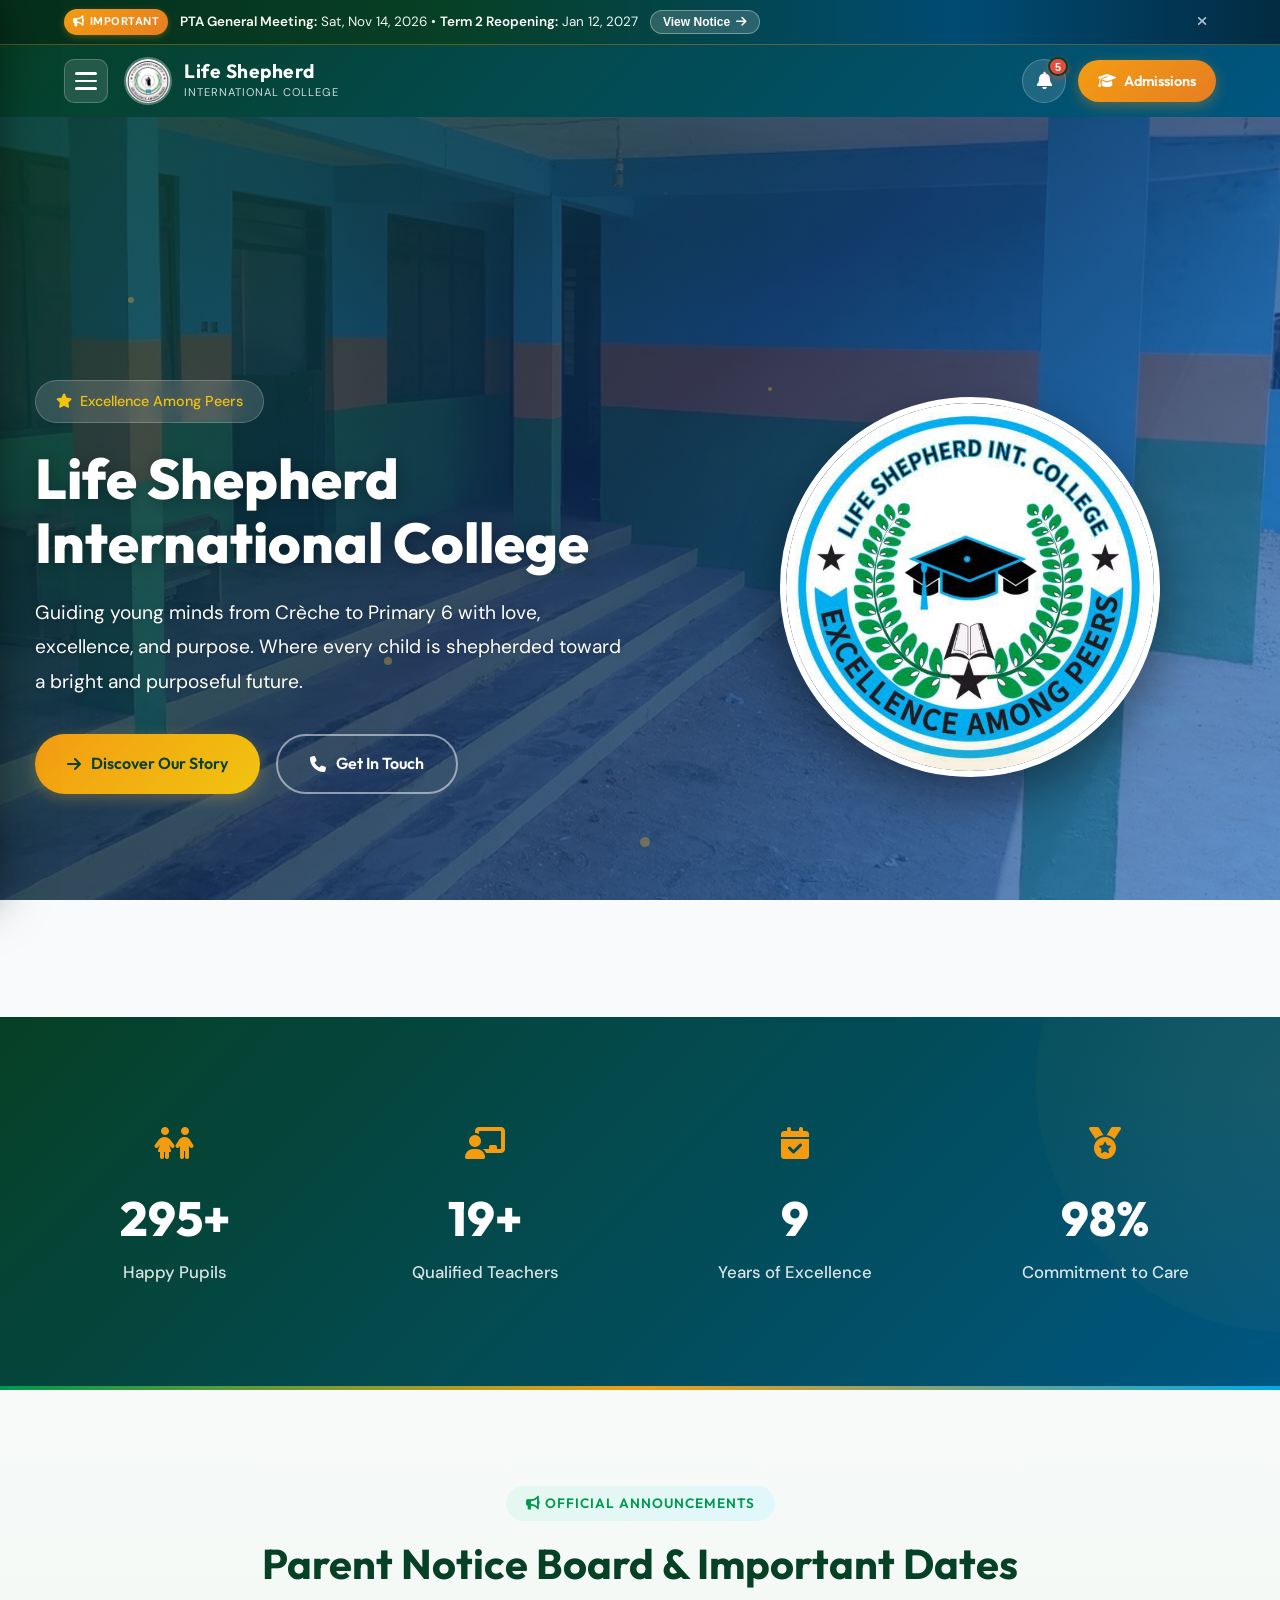
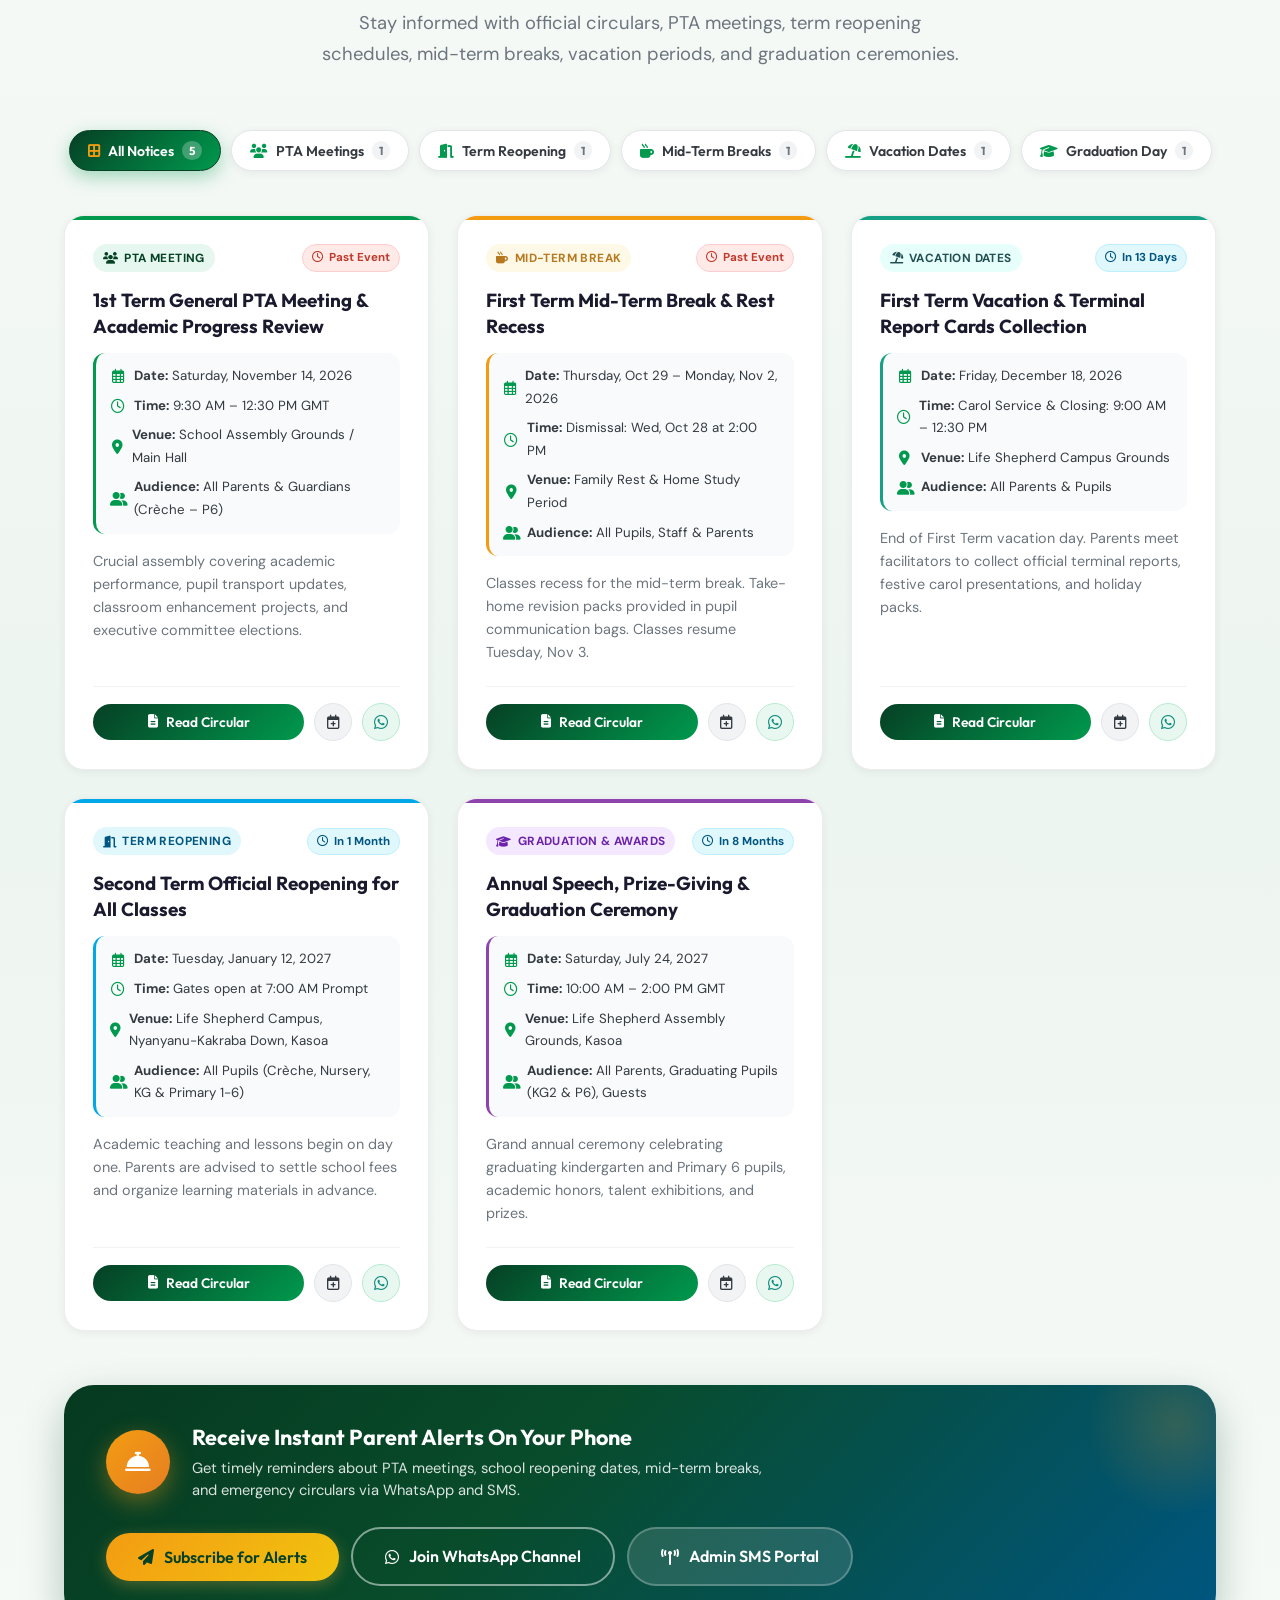
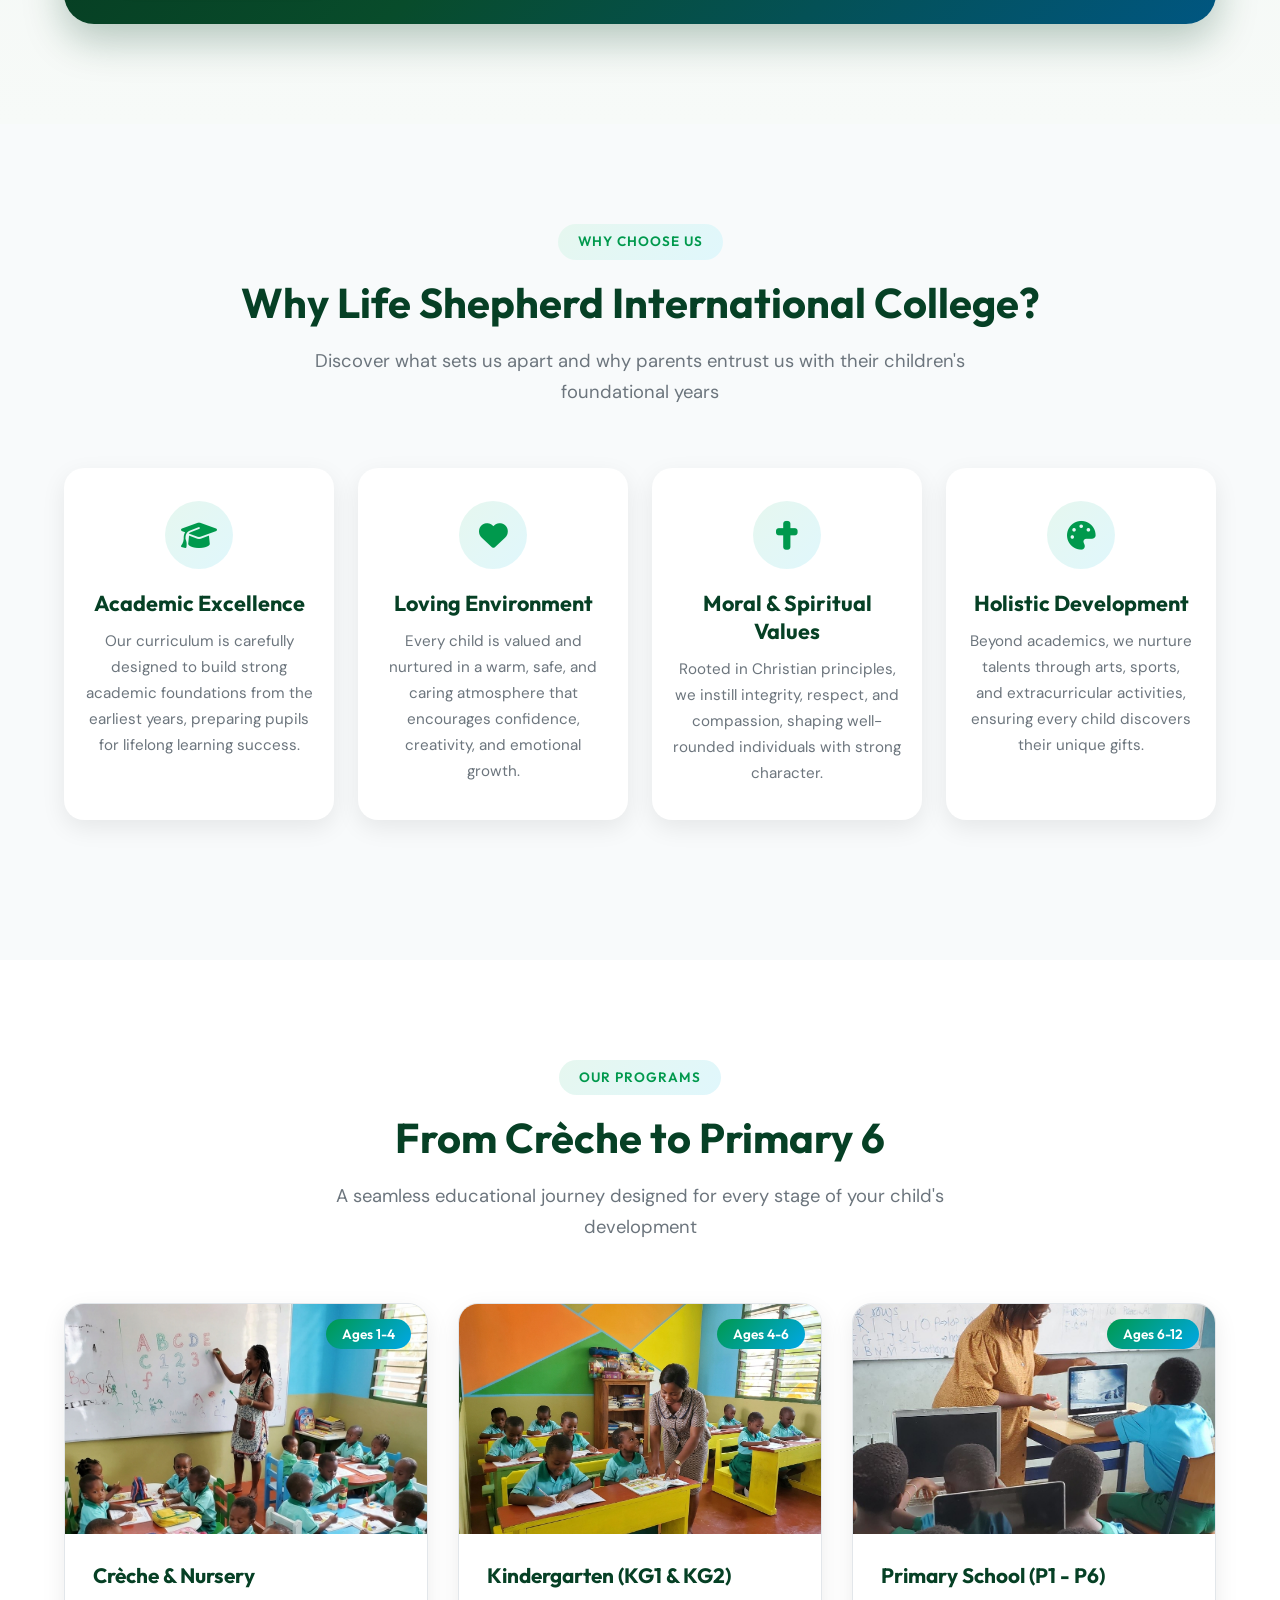
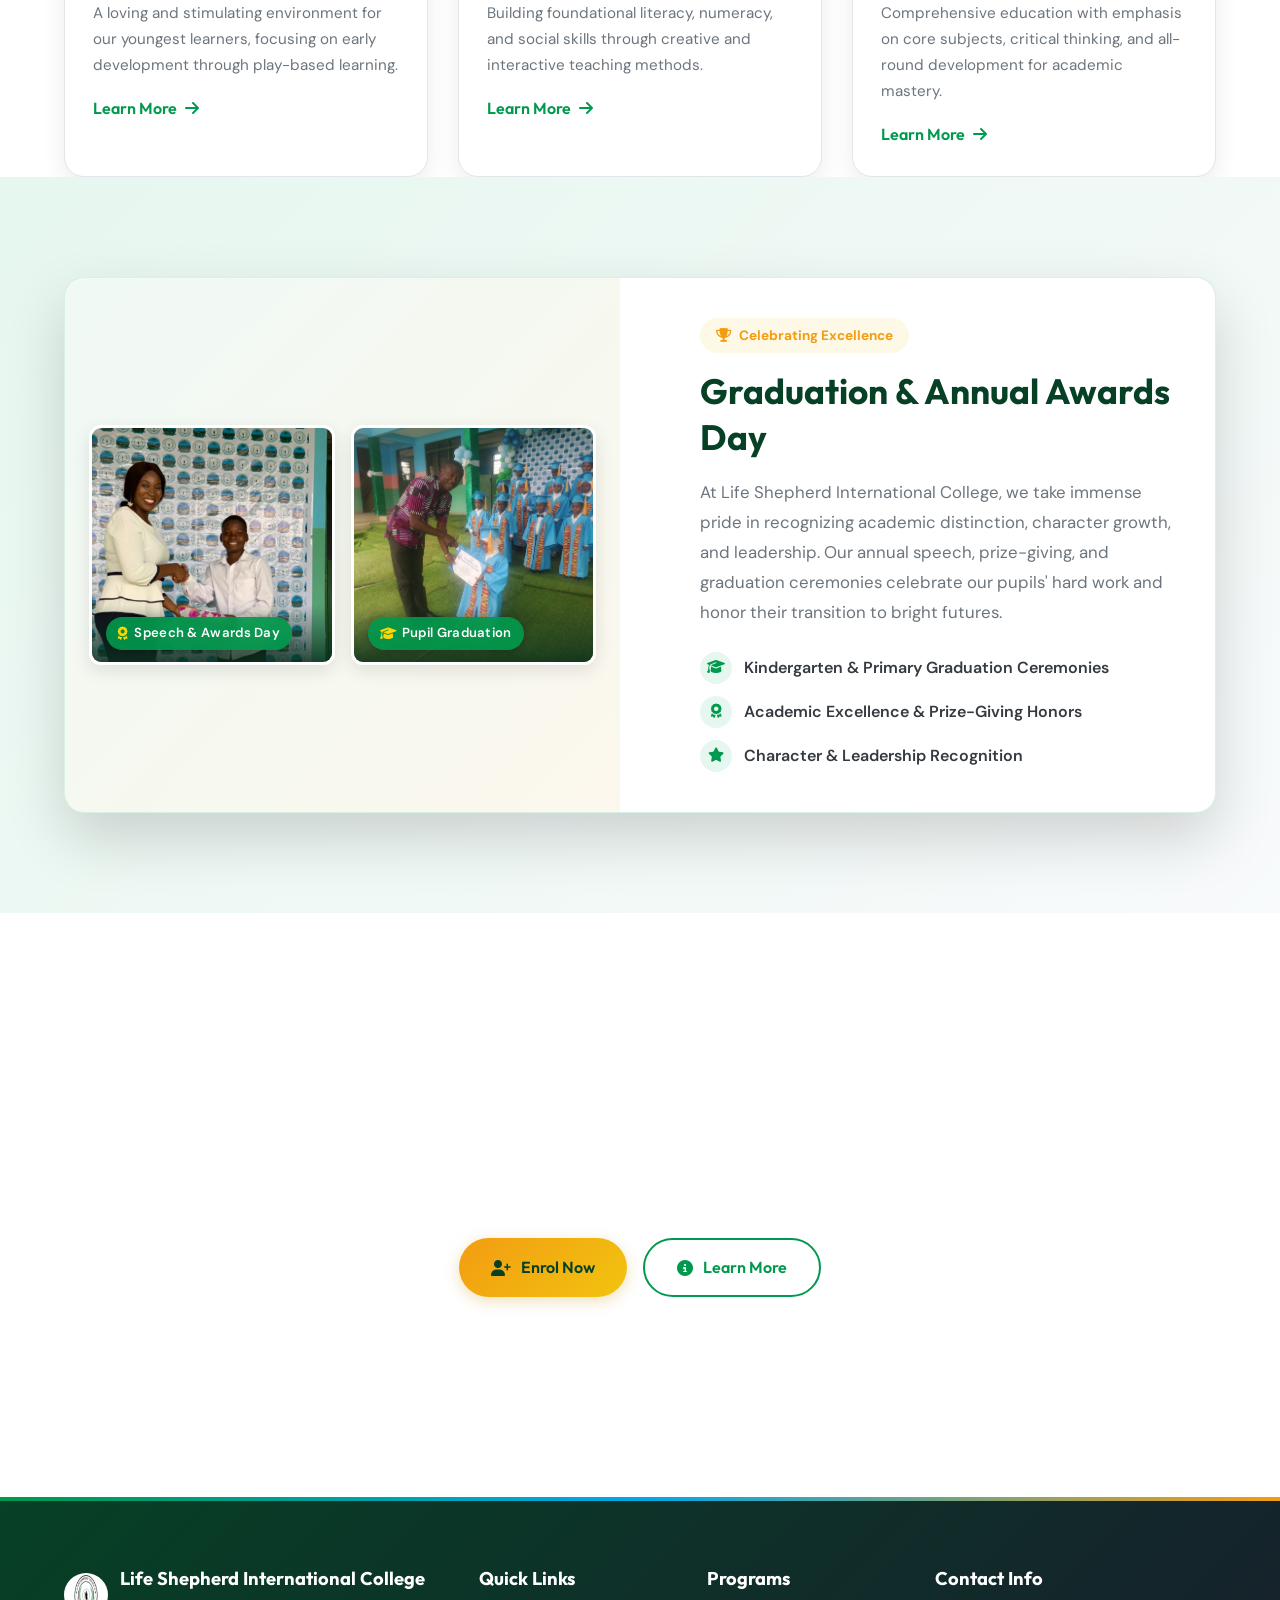
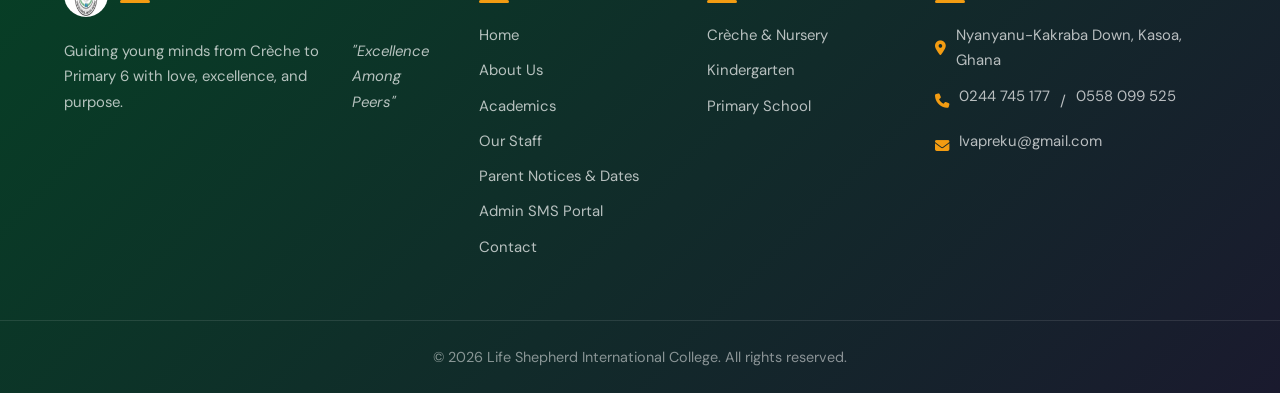
==== commit 4514c5b8: "school notification management" ====
--- a/index.html
+++ b/index.html
@@ -137,6 +137,13 @@
             </a>
           </li>
           <li>
+            <a href="admin-sms.html" class="nav-link">
+              <i class="fa-solid fa-tower-broadcast"></i>
+              <span>Admin SMS Portal</span>
+              <span class="nav-badge-pill" style="background:#00a8e8;color:#fff;">Staff</span>
+            </a>
+          </li>
+          <li>
             <a href="contact.html" class="nav-link">
               <i class="fa-solid fa-envelope"></i>
               <span>Contact</span>
@@ -287,6 +294,9 @@
               </button>
               <a href="https://wa.me/233244745177?text=Hello%20Life%20Shepherd%20College,%20please%20add%20me%20to%20the%20official%20parent%20broadcast%20channel." target="_blank" rel="noopener noreferrer" class="cta-button secondary">
                 <i class="fa-brands fa-whatsapp"></i> Join WhatsApp Channel
+              </a>
+              <a href="admin-sms.html" class="cta-button secondary" style="background: rgba(255,255,255,0.12); border-color: rgba(255,255,255,0.25);">
+                <i class="fa-solid fa-tower-broadcast"></i> Admin SMS Portal
               </a>
             </div>
           </div>
@@ -526,6 +536,7 @@
           <a href="academics.html">Academics</a>
           <a href="staff.html">Our Staff</a>
           <a href="index.html#notice-board">Parent Notices & Dates</a>
+          <a href="admin-sms.html">Admin SMS Portal</a>
           <a href="contact.html">Contact</a>
         </div>
         <div class="footer-section">
--- a/style.css
+++ b/style.css
@@ -2849,6 +2849,29 @@
   transform: translateX(2px);
 }
 
+.notif-dropdown-admin-bar {
+  padding: 8px 16px;
+  background: rgba(0, 0, 0, 0.45);
+  border-top: 1px solid rgba(255, 255, 255, 0.08);
+  text-align: center;
+}
+
+.notif-admin-link {
+  font-size: 0.72rem;
+  font-weight: 600;
+  color: var(--blue-light);
+  display: inline-flex;
+  align-items: center;
+  gap: 6px;
+  text-decoration: none;
+  transition: var(--transition);
+}
+
+.notif-admin-link:hover {
+  color: var(--gold);
+  transform: translateY(-1px);
+}
+
 /* ------------------------------------
    3. Parent Notice Board Section (Homepage)
    ------------------------------------ */
@@ -3721,4 +3744,1333 @@
   }
 }
 
-
+/* ====================================
+   Admin Bulk SMS Broadcast Portal Styles
+   ==================================== */
+
+.admin-sms-body {
+  background: #edf3f0;
+  color: var(--gray-800);
+  font-family: var(--font-body);
+  min-height: 100vh;
+  display: flex;
+  flex-direction: column;
+}
+
+/* PIN Lock Screen Overlay */
+.admin-pin-overlay {
+  position: fixed;
+  inset: 0;
+  background: radial-gradient(circle at center, #063e23 0%, #032113 70%, #01140b 100%);
+  z-index: 20000;
+  display: flex;
+  align-items: center;
+  justify-content: center;
+  padding: 20px;
+}
+
+.admin-pin-card {
+  background: var(--white);
+  border-radius: var(--radius-xl);
+  max-width: 460px;
+  width: 100%;
+  padding: 38px 32px;
+  text-align: center;
+  box-shadow: 0 25px 70px rgba(0, 0, 0, 0.5);
+  animation: bounce-in 0.5s cubic-bezier(0.34, 1.56, 0.64, 1);
+}
+
+.admin-pin-logo {
+  width: 72px;
+  height: 72px;
+  margin: 0 auto 16px;
+  border-radius: 50%;
+  overflow: hidden;
+  box-shadow: 0 8px 24px rgba(0, 153, 77, 0.25);
+  border: 3px solid var(--gold);
+}
+
+.admin-pin-logo img {
+  width: 100%;
+  height: 100%;
+  object-fit: cover;
+}
+
+.admin-pin-card h2 {
+  font-family: var(--font-heading);
+  font-size: 1.35rem;
+  color: var(--green-deep);
+  margin-bottom: 6px;
+}
+
+.admin-pin-subtitle {
+  font-size: 0.88rem;
+  color: var(--gray-600);
+  margin-bottom: 24px;
+}
+
+.admin-pin-form {
+  display: flex;
+  flex-direction: column;
+  gap: 14px;
+}
+
+.pin-input-wrapper {
+  position: relative;
+  display: flex;
+  align-items: center;
+}
+
+.pin-input-wrapper i.fa-lock {
+  position: absolute;
+  left: 14px;
+  color: var(--green-main);
+  font-size: 1rem;
+}
+
+.pin-input-wrapper input {
+  width: 100%;
+  padding: 13px 44px 13px 38px;
+  border: 1.5px solid var(--gray-200);
+  border-radius: var(--radius-md);
+  font-family: var(--font-heading);
+  font-size: 1rem;
+  letter-spacing: 2px;
+  text-align: center;
+  outline: none;
+  transition: var(--transition);
+}
+
+.pin-input-wrapper input:focus {
+  border-color: var(--green-main);
+  box-shadow: 0 0 0 4px rgba(0, 153, 77, 0.15);
+}
+
+.pin-input-wrapper button {
+  position: absolute;
+  right: 12px;
+  background: transparent;
+  border: none;
+  color: var(--gray-400);
+  cursor: pointer;
+  font-size: 1rem;
+}
+
+.pin-remember-wrapper {
+  text-align: left;
+  font-size: 0.82rem;
+  color: var(--gray-600);
+}
+
+.pin-remember-wrapper label {
+  display: flex;
+  align-items: center;
+  gap: 8px;
+  cursor: pointer;
+}
+
+.admin-pin-submit-btn {
+  background: linear-gradient(135deg, var(--green-deep) 0%, var(--green-main) 100%);
+  color: var(--white);
+  border: none;
+  padding: 13px;
+  border-radius: var(--radius-full);
+  font-family: var(--font-heading);
+  font-size: 0.98rem;
+  font-weight: 700;
+  cursor: pointer;
+  display: flex;
+  align-items: center;
+  justify-content: center;
+  gap: 8px;
+  transition: var(--transition);
+  box-shadow: 0 6px 20px rgba(0, 153, 77, 0.35);
+}
+
+.admin-pin-submit-btn:hover {
+  transform: translateY(-2px);
+  box-shadow: 0 8px 25px rgba(0, 153, 77, 0.45);
+}
+
+.pin-hint-text {
+  font-size: 0.78rem;
+  color: var(--blue-deep);
+  background: var(--blue-pale);
+  padding: 6px 12px;
+  border-radius: 6px;
+  margin-top: 4px;
+}
+
+.pin-back-link {
+  font-size: 0.82rem;
+  color: var(--gray-600);
+  text-decoration: none;
+  display: inline-flex;
+  align-items: center;
+  gap: 6px;
+  margin-top: 8px;
+}
+
+.pin-back-link:hover {
+  color: var(--green-deep);
+}
+
+/* Admin Portal Header */
+.admin-sms-header {
+  background: linear-gradient(135deg, #063920 0%, #004b73 100%);
+  color: var(--white);
+  padding: 14px 24px;
+  border-bottom: 2px solid var(--gold);
+  position: sticky;
+  top: 0;
+  z-index: 1000;
+  box-shadow: 0 4px 20px rgba(0, 0, 0, 0.2);
+}
+
+.admin-header-container {
+  max-width: 1320px;
+  margin: 0 auto;
+  display: flex;
+  align-items: center;
+  justify-content: space-between;
+  gap: 16px;
+}
+
+.admin-logo-link {
+  display: flex;
+  align-items: center;
+  gap: 12px;
+  text-decoration: none;
+  color: var(--white);
+}
+
+.admin-logo-img {
+  width: 44px;
+  height: 44px;
+  border-radius: 50%;
+  border: 2px solid var(--gold);
+}
+
+.admin-header-title-box {
+  display: flex;
+  flex-direction: column;
+}
+
+.admin-title-school {
+  font-family: var(--font-heading);
+  font-size: 1.12rem;
+  font-weight: 700;
+}
+
+.admin-title-portal {
+  font-size: 0.76rem;
+  color: var(--gold-light);
+  letter-spacing: 0.5px;
+  text-transform: uppercase;
+  font-weight: 600;
+}
+
+.admin-header-right {
+  display: flex;
+  align-items: center;
+  gap: 14px;
+}
+
+.admin-gateway-badge {
+  background: rgba(0, 0, 0, 0.3);
+  border: 1px solid rgba(255, 255, 255, 0.2);
+  border-radius: var(--radius-full);
+  padding: 6px 14px;
+  font-size: 0.78rem;
+  display: flex;
+  align-items: center;
+  gap: 8px;
+}
+
+.pulse-indicator {
+  width: 8px;
+  height: 8px;
+  border-radius: 50%;
+  background: #2ed573;
+  box-shadow: 0 0 8px #2ed573;
+}
+
+.admin-exit-btn {
+  background: rgba(255, 255, 255, 0.15);
+  border: 1px solid rgba(255, 255, 255, 0.25);
+  color: var(--white);
+  padding: 6px 14px;
+  border-radius: var(--radius-full);
+  font-size: 0.8rem;
+  font-weight: 600;
+  display: inline-flex;
+  align-items: center;
+  gap: 6px;
+  transition: var(--transition);
+}
+
+.admin-exit-btn:hover {
+  background: var(--gold);
+  color: var(--dark);
+}
+
+.admin-logout-btn {
+  background: rgba(231, 76, 60, 0.2);
+  border: 1px solid rgba(231, 76, 60, 0.4);
+  color: #ff7675;
+  width: 36px;
+  height: 36px;
+  border-radius: 50%;
+  cursor: pointer;
+  display: flex;
+  align-items: center;
+  justify-content: center;
+  transition: var(--transition);
+}
+
+.admin-logout-btn:hover {
+  background: #e74c3c;
+  color: var(--white);
+}
+
+/* Admin SMS Main Content */
+.admin-sms-main {
+  flex: 1;
+  padding: 30px 20px 60px;
+}
+
+.admin-sms-container {
+  max-width: 1320px;
+  margin: 0 auto;
+}
+
+/* Metrics Overview Bar */
+.admin-metrics-grid {
+  display: grid;
+  grid-template-columns: repeat(auto-fit, minmax(240px, 1fr));
+  gap: 18px;
+  margin-bottom: 28px;
+}
+
+.metric-card {
+  background: var(--white);
+  border-radius: var(--radius-lg);
+  padding: 20px 22px;
+  box-shadow: var(--shadow-sm);
+  border: 1px solid rgba(0, 0, 0, 0.06);
+  display: flex;
+  align-items: center;
+  gap: 16px;
+  transition: var(--transition);
+}
+
+.metric-card:hover {
+  transform: translateY(-3px);
+  box-shadow: var(--shadow-md);
+}
+
+.metric-icon {
+  width: 48px;
+  height: 48px;
+  border-radius: var(--radius-md);
+  display: flex;
+  align-items: center;
+  justify-content: center;
+  font-size: 1.25rem;
+  flex-shrink: 0;
+}
+
+.metric-details {
+  display: flex;
+  flex-direction: column;
+}
+
+.metric-label {
+  font-size: 0.78rem;
+  color: var(--gray-600);
+  font-weight: 500;
+  text-transform: uppercase;
+  letter-spacing: 0.4px;
+}
+
+.metric-value {
+  font-family: var(--font-heading);
+  font-size: 1.55rem;
+  font-weight: 800;
+  color: var(--dark);
+  line-height: 1.2;
+}
+
+.metric-sub {
+  font-size: 0.72rem;
+  color: var(--green-main);
+  font-weight: 600;
+}
+
+/* Workspace Grid */
+.admin-workspace-grid {
+  display: grid;
+  grid-template-columns: 1.5fr 1fr;
+  gap: 28px;
+  align-items: start;
+  margin-bottom: 34px;
+}
+
+/* Composer Card */
+.admin-composer-card {
+  background: var(--white);
+  border-radius: var(--radius-xl);
+  padding: 28px 30px;
+  box-shadow: var(--shadow-sm);
+  border: 1px solid rgba(0, 0, 0, 0.07);
+}
+
+.composer-header {
+  display: flex;
+  align-items: center;
+  justify-content: space-between;
+  padding-bottom: 18px;
+  border-bottom: 1px solid var(--gray-200);
+  margin-bottom: 22px;
+}
+
+.composer-header h2 {
+  font-size: 1.25rem;
+  color: var(--green-deep);
+  display: flex;
+  align-items: center;
+  gap: 10px;
+}
+
+.composer-step-tag {
+  background: var(--green-pale);
+  color: var(--green-deep);
+  font-size: 0.74rem;
+  font-weight: 700;
+  padding: 4px 10px;
+  border-radius: var(--radius-full);
+}
+
+.composer-section {
+  margin-bottom: 22px;
+}
+
+.section-label {
+  display: block;
+  font-size: 0.88rem;
+  font-weight: 700;
+  color: var(--dark);
+  margin-bottom: 10px;
+}
+
+/* Template Chips */
+.template-chips-grid {
+  display: flex;
+  flex-wrap: wrap;
+  gap: 8px;
+}
+
+.template-chip {
+  background: var(--off-white);
+  border: 1px solid var(--gray-200);
+  color: var(--gray-800);
+  padding: 8px 14px;
+  border-radius: var(--radius-full);
+  font-size: 0.8rem;
+  font-weight: 600;
+  cursor: pointer;
+  display: inline-flex;
+  align-items: center;
+  gap: 7px;
+  transition: var(--transition);
+}
+
+.template-chip:hover {
+  background: var(--green-pale);
+  border-color: var(--green-main);
+  color: var(--green-deep);
+  transform: translateY(-1px);
+}
+
+.template-chip.active {
+  background: linear-gradient(135deg, var(--green-deep) 0%, var(--green-main) 100%);
+  border-color: var(--green-deep);
+  color: var(--white);
+  box-shadow: 0 4px 12px rgba(0, 153, 77, 0.3);
+}
+
+.template-chip.alert-chip.active {
+  background: linear-gradient(135deg, #c0392b 0%, #e74c3c 100%);
+  border-color: #c0392b;
+  box-shadow: 0 4px 12px rgba(231, 76, 60, 0.35);
+}
+
+/* Recipient Options Cards */
+.recipient-options-grid {
+  display: grid;
+  grid-template-columns: repeat(auto-fit, minmax(160px, 1fr));
+  gap: 10px;
+}
+
+.recipient-option-card {
+  position: relative;
+  cursor: pointer;
+}
+
+.recipient-option-card input {
+  position: absolute;
+  opacity: 0;
+}
+
+.recipient-card-inner {
+  background: var(--off-white);
+  border: 1.5px solid var(--gray-200);
+  border-radius: var(--radius-md);
+  padding: 10px 12px;
+  display: flex;
+  flex-direction: column;
+  gap: 3px;
+  transition: var(--transition);
+}
+
+.recipient-option-card:hover .recipient-card-inner {
+  border-color: var(--green-main);
+}
+
+.recipient-option-card input:checked + .recipient-card-inner {
+  background: var(--green-pale);
+  border-color: var(--green-main);
+  box-shadow: 0 3px 10px rgba(0, 153, 77, 0.18);
+}
+
+.recipient-name {
+  font-size: 0.82rem;
+  font-weight: 700;
+  color: var(--dark);
+}
+
+.recipient-count {
+  font-size: 0.72rem;
+  color: var(--gray-600);
+}
+
+.recipient-option-card input:checked + .recipient-card-inner .recipient-count {
+  color: var(--green-deep);
+  font-weight: 600;
+}
+
+.custom-numbers-container {
+  margin-top: 10px;
+}
+
+.custom-numbers-container label {
+  font-size: 0.78rem;
+  color: var(--gray-600);
+  margin-bottom: 4px;
+  display: block;
+}
+
+.custom-numbers-container textarea {
+  width: 100%;
+  padding: 10px;
+  border: 1px solid var(--gray-200);
+  border-radius: var(--radius-sm);
+  font-family: var(--font-body);
+  font-size: 0.85rem;
+  outline: none;
+}
+
+/* SMS Textarea & Counters */
+.sms-textarea-header {
+  display: flex;
+  align-items: center;
+  justify-content: space-between;
+  margin-bottom: 8px;
+}
+
+.char-counter-pill {
+  background: var(--off-white);
+  border: 1px solid var(--gray-200);
+  color: var(--gray-800);
+  font-size: 0.75rem;
+  font-weight: 700;
+  padding: 4px 10px;
+  border-radius: var(--radius-full);
+  font-family: "Fira Code", monospace;
+}
+
+.char-counter-pill.multi-page {
+  background: #fef5e7;
+  border-color: #f39c12;
+  color: #b7791f;
+}
+
+#smsMessageText {
+  width: 100%;
+  padding: 14px 16px;
+  border: 1.5px solid var(--gray-200);
+  border-radius: var(--radius-md);
+  font-family: var(--font-body);
+  font-size: 0.95rem;
+  line-height: 1.6;
+  color: var(--dark);
+  resize: vertical;
+  transition: var(--transition);
+  outline: none;
+  background: #fafcfb;
+}
+
+#smsMessageText:focus {
+  border-color: var(--green-main);
+  background: var(--white);
+  box-shadow: 0 0 0 3px rgba(0, 153, 77, 0.15);
+}
+
+.sms-cost-summary {
+  background: var(--blue-pale);
+  border: 1px solid #bcebf9;
+  border-radius: var(--radius-sm);
+  padding: 10px 14px;
+  margin-top: 8px;
+  font-size: 0.82rem;
+  color: var(--blue-deep);
+  display: flex;
+  align-items: center;
+  gap: 8px;
+}
+
+/* Gateway Settings Collapsible */
+.gateway-settings-section {
+  border: 1px solid var(--gray-200);
+  border-radius: var(--radius-md);
+  background: var(--off-white);
+  overflow: hidden;
+}
+
+.collapsible-header {
+  padding: 12px 16px;
+  display: flex;
+  align-items: center;
+  justify-content: space-between;
+  cursor: pointer;
+  background: var(--off-white);
+  user-select: none;
+}
+
+.collapsible-title {
+  font-size: 0.86rem;
+  font-weight: 700;
+  color: var(--gray-800);
+  display: flex;
+  align-items: center;
+  gap: 8px;
+}
+
+.collapsible-content {
+  display: none;
+  padding: 16px;
+  border-top: 1px solid var(--gray-200);
+  background: var(--white);
+}
+
+.collapsible-content.active {
+  display: block;
+}
+
+.gateway-fields-grid {
+  display: grid;
+  grid-template-columns: 1fr 1fr;
+  gap: 14px;
+}
+
+.gateway-field-group.full-width {
+  grid-column: 1 / -1;
+}
+
+.gateway-field-group label {
+  display: block;
+  font-size: 0.8rem;
+  font-weight: 600;
+  color: var(--gray-800);
+  margin-bottom: 5px;
+}
+
+.admin-input-styled {
+  width: 100%;
+  padding: 9px 12px;
+  border: 1px solid var(--gray-200);
+  border-radius: var(--radius-sm);
+  font-family: var(--font-body);
+  font-size: 0.88rem;
+  outline: none;
+}
+
+.admin-input-styled:focus {
+  border-color: var(--green-main);
+}
+
+.api-status-tag {
+  font-size: 0.72rem;
+  font-weight: 700;
+  padding: 2px 7px;
+  border-radius: 4px;
+  background: var(--gray-100);
+  color: var(--gray-600);
+}
+
+.api-status-tag.live {
+  background: var(--green-pale);
+  color: var(--green-deep);
+}
+
+.api-key-input-wrapper {
+  display: flex;
+  gap: 8px;
+}
+
+.btn-save-key {
+  background: var(--green-deep);
+  color: var(--white);
+  border: none;
+  padding: 8px 14px;
+  border-radius: var(--radius-sm);
+  font-size: 0.8rem;
+  font-weight: 600;
+  cursor: pointer;
+  white-space: nowrap;
+}
+
+.btn-save-key:hover {
+  background: var(--green-main);
+}
+
+.gateway-field-group small {
+  display: block;
+  font-size: 0.74rem;
+  color: var(--gray-600);
+  margin-top: 4px;
+}
+
+.single-test-dispatch-box {
+  margin-top: 16px;
+  padding-top: 14px;
+  border-top: 1px dashed var(--gray-200);
+}
+
+.single-test-dispatch-box label {
+  font-size: 0.8rem;
+  font-weight: 600;
+  color: var(--gray-800);
+  display: block;
+  margin-bottom: 6px;
+}
+
+.test-dispatch-form {
+  display: flex;
+  gap: 10px;
+}
+
+.btn-send-test {
+  background: var(--blue-main);
+  color: var(--white);
+  border: none;
+  padding: 9px 16px;
+  border-radius: var(--radius-sm);
+  font-size: 0.82rem;
+  font-weight: 600;
+  cursor: pointer;
+  white-space: nowrap;
+  display: inline-flex;
+  align-items: center;
+  gap: 6px;
+}
+
+.btn-send-test:hover {
+  background: var(--blue-deep);
+}
+
+/* Composer Action Bar */
+.composer-action-bar {
+  display: flex;
+  align-items: center;
+  gap: 10px;
+  margin-top: 24px;
+  padding-top: 20px;
+  border-top: 1px solid var(--gray-200);
+}
+
+.btn-broadcast-main {
+  flex: 1;
+  background: linear-gradient(135deg, var(--green-deep) 0%, var(--green-main) 100%);
+  color: var(--white);
+  border: none;
+  padding: 15px 24px;
+  border-radius: var(--radius-full);
+  font-family: var(--font-heading);
+  font-size: 1.05rem;
+  font-weight: 700;
+  cursor: pointer;
+  display: flex;
+  align-items: center;
+  justify-content: center;
+  gap: 10px;
+  box-shadow: 0 8px 25px rgba(0, 153, 77, 0.35);
+  transition: var(--transition);
+}
+
+.btn-broadcast-main:hover {
+  transform: translateY(-2px);
+  box-shadow: 0 10px 30px rgba(0, 153, 77, 0.45);
+}
+
+.btn-composer-reset {
+  background: var(--off-white);
+  border: 1px solid var(--gray-200);
+  color: var(--gray-600);
+  width: 48px;
+  height: 48px;
+  border-radius: 50%;
+  display: flex;
+  align-items: center;
+  justify-content: center;
+  cursor: pointer;
+  font-size: 1.05rem;
+  transition: var(--transition);
+}
+
+.btn-composer-reset:hover {
+  color: #c0392b;
+  border-color: #c0392b;
+}
+
+/* Right Column: Live Phone Mockup Preview */
+.phone-preview-card {
+  position: sticky;
+  top: 90px;
+}
+
+.phone-preview-header {
+  display: flex;
+  align-items: center;
+  justify-content: space-between;
+  margin-bottom: 16px;
+}
+
+.phone-preview-header h3 {
+  font-size: 1.08rem;
+  color: var(--green-deep);
+  display: flex;
+  align-items: center;
+  gap: 8px;
+}
+
+.preview-badge {
+  background: var(--gold-pale);
+  color: #b7791f;
+  font-size: 0.72rem;
+  font-weight: 700;
+  padding: 3px 9px;
+  border-radius: var(--radius-full);
+}
+
+/* Smartphone Mockup Frame */
+.smartphone-frame {
+  width: 330px;
+  max-width: 100%;
+  margin: 0 auto;
+  height: 580px;
+  background: #111417;
+  border-radius: 46px;
+  padding: 12px;
+  box-shadow: 0 25px 60px rgba(0, 0, 0, 0.3), inset 0 0 0 2px rgba(255, 255, 255, 0.15);
+  position: relative;
+  display: flex;
+  flex-direction: column;
+}
+
+.smartphone-speaker {
+  width: 52px;
+  height: 4px;
+  background: #2b3035;
+  border-radius: 4px;
+  position: absolute;
+  top: 16px;
+  left: 50%;
+  transform: translateX(-50%);
+  z-index: 10;
+}
+
+.smartphone-camera {
+  width: 9px;
+  height: 9px;
+  background: #1a1e22;
+  border-radius: 50%;
+  position: absolute;
+  top: 14px;
+  left: 36%;
+  z-index: 10;
+}
+
+.smartphone-screen {
+  background: #ffffff;
+  border-radius: 36px;
+  flex: 1;
+  overflow: hidden;
+  display: flex;
+  flex-direction: column;
+  position: relative;
+}
+
+.phone-status-bar {
+  display: flex;
+  justify-content: space-between;
+  align-items: center;
+  padding: 10px 18px 4px;
+  font-size: 0.72rem;
+  font-weight: 700;
+  color: #111;
+  background: #f8fafb;
+}
+
+.status-icons {
+  display: flex;
+  gap: 5px;
+  font-size: 0.7rem;
+}
+
+.phone-app-header {
+  background: #f8fafb;
+  border-bottom: 1px solid #ebeff2;
+  padding: 8px 14px;
+  display: flex;
+  align-items: center;
+  justify-content: space-between;
+}
+
+.phone-app-header i {
+  color: #007aff;
+  font-size: 0.85rem;
+}
+
+.phone-sender-info {
+  display: flex;
+  flex-direction: column;
+  align-items: center;
+}
+
+.sender-avatar {
+  width: 32px;
+  height: 32px;
+  border-radius: 50%;
+  overflow: hidden;
+  border: 1px solid #ddd;
+  margin-bottom: 2px;
+}
+
+.sender-avatar img {
+  width: 100%;
+  height: 100%;
+  object-fit: cover;
+}
+
+.sender-name-box {
+  display: flex;
+  align-items: center;
+  gap: 4px;
+}
+
+.sender-name {
+  font-size: 0.85rem;
+  font-weight: 700;
+  color: #000;
+}
+
+.verified-badge {
+  color: #2ed573;
+  font-size: 0.75rem;
+}
+
+.sender-sub {
+  font-size: 0.62rem;
+  color: #888;
+}
+
+.phone-chat-area {
+  flex: 1;
+  background: #f1f4f6;
+  padding: 16px 14px;
+  display: flex;
+  flex-direction: column;
+  overflow-y: auto;
+}
+
+.chat-date-stamp {
+  align-self: center;
+  font-size: 0.68rem;
+  color: #8c9ba5;
+  margin-bottom: 12px;
+  font-weight: 600;
+}
+
+.sms-speech-bubble {
+  background: #ffffff;
+  color: #1f2937;
+  padding: 12px 14px;
+  border-radius: 18px 18px 18px 4px;
+  font-size: 0.84rem;
+  line-height: 1.45;
+  box-shadow: 0 2px 6px rgba(0, 0, 0, 0.06);
+  border: 1px solid rgba(0, 0, 0, 0.05);
+  word-break: break-word;
+  white-space: pre-wrap;
+  position: relative;
+  align-self: flex-start;
+  max-width: 92%;
+}
+
+.sms-delivery-receipt {
+  font-size: 0.65rem;
+  color: #2ed573;
+  font-weight: 600;
+  margin-top: 6px;
+  margin-left: 4px;
+  display: flex;
+  align-items: center;
+  gap: 4px;
+}
+
+.phone-home-indicator {
+  width: 110px;
+  height: 4px;
+  background: #000;
+  border-radius: 4px;
+  margin: 6px auto;
+  opacity: 0.3;
+}
+
+/* WhatsApp Broadcast Alternative Box */
+.whatsapp-broadcast-alt-box {
+  background: var(--white);
+  border-radius: var(--radius-lg);
+  padding: 18px 20px;
+  box-shadow: var(--shadow-sm);
+  border: 1px solid rgba(0, 0, 0, 0.06);
+  margin-top: 16px;
+  display: flex;
+  flex-direction: column;
+  gap: 10px;
+}
+
+.wa-alt-icon {
+  width: 36px;
+  height: 36px;
+  border-radius: 50%;
+  background: #e8f8f0;
+  color: #25d366;
+  display: flex;
+  align-items: center;
+  justify-content: center;
+  font-size: 1.2rem;
+}
+
+.wa-alt-text h4 {
+  font-size: 0.92rem;
+  margin-bottom: 3px;
+  color: var(--dark);
+}
+
+.wa-alt-text p {
+  font-size: 0.78rem;
+  color: var(--gray-600);
+}
+
+.btn-copy-wa {
+  background: #25d366;
+  color: var(--white);
+  border: none;
+  padding: 9px 14px;
+  border-radius: var(--radius-full);
+  font-size: 0.8rem;
+  font-weight: 700;
+  cursor: pointer;
+  display: flex;
+  align-items: center;
+  justify-content: center;
+  gap: 6px;
+  transition: var(--transition);
+}
+
+.btn-copy-wa:hover {
+  background: #1eb857;
+}
+
+/* Bottom Section: Sent Broadcasts History */
+.admin-history-section {
+  background: var(--white);
+  border-radius: var(--radius-xl);
+  padding: 28px 30px;
+  box-shadow: var(--shadow-sm);
+  border: 1px solid rgba(0, 0, 0, 0.07);
+}
+
+.history-header {
+  display: flex;
+  align-items: center;
+  justify-content: space-between;
+  margin-bottom: 20px;
+  flex-wrap: wrap;
+  gap: 14px;
+}
+
+.history-title-box h2 {
+  font-size: 1.25rem;
+  color: var(--green-deep);
+  display: flex;
+  align-items: center;
+  gap: 10px;
+  margin-bottom: 4px;
+}
+
+.history-title-box p {
+  font-size: 0.84rem;
+  color: var(--gray-600);
+}
+
+.history-actions {
+  display: flex;
+  gap: 8px;
+}
+
+.btn-history-action {
+  background: var(--off-white);
+  border: 1px solid var(--gray-200);
+  color: var(--gray-800);
+  padding: 7px 14px;
+  border-radius: var(--radius-sm);
+  font-size: 0.8rem;
+  font-weight: 600;
+  cursor: pointer;
+  display: inline-flex;
+  align-items: center;
+  gap: 6px;
+  transition: var(--transition);
+}
+
+.btn-history-action:hover {
+  background: var(--green-pale);
+  border-color: var(--green-main);
+  color: var(--green-deep);
+}
+
+.btn-history-action.secondary:hover {
+  background: #ffeae8;
+  border-color: #e74c3c;
+  color: #c0392b;
+}
+
+.history-table-wrapper {
+  overflow-x: auto;
+}
+
+.history-table {
+  width: 100%;
+  border-collapse: collapse;
+  text-align: left;
+}
+
+.history-table th {
+  background: var(--off-white);
+  padding: 12px 14px;
+  font-size: 0.78rem;
+  font-weight: 700;
+  color: var(--gray-600);
+  text-transform: uppercase;
+  letter-spacing: 0.5px;
+  border-bottom: 2px solid var(--gray-200);
+}
+
+.history-table td {
+  padding: 13px 14px;
+  font-size: 0.86rem;
+  border-bottom: 1px solid var(--gray-100);
+  vertical-align: middle;
+}
+
+.history-category-badge {
+  background: var(--green-pale);
+  color: var(--green-deep);
+  font-size: 0.72rem;
+  font-weight: 700;
+  padding: 3px 8px;
+  border-radius: var(--radius-full);
+}
+
+.history-audience-pill {
+  background: var(--gray-100);
+  color: var(--gray-800);
+  font-size: 0.74rem;
+  padding: 3px 8px;
+  border-radius: 4px;
+}
+
+.history-snippet-cell {
+  max-width: 260px;
+  overflow: hidden;
+  text-overflow: ellipsis;
+  white-space: nowrap;
+  color: var(--gray-600);
+  font-size: 0.82rem;
+}
+
+.delivery-status-pill {
+  font-size: 0.72rem;
+  font-weight: 700;
+  padding: 3px 8px;
+  border-radius: var(--radius-full);
+  display: inline-flex;
+  align-items: center;
+  gap: 5px;
+}
+
+.delivery-status-pill.delivered {
+  background: #e8f8f0;
+  color: #1a9c5f;
+  border: 1px solid #b7ebd0;
+}
+
+.btn-resend-log {
+  background: transparent;
+  border: 1px solid var(--gray-200);
+  color: var(--gray-600);
+  padding: 4px 10px;
+  border-radius: 4px;
+  font-size: 0.74rem;
+  cursor: pointer;
+  display: inline-flex;
+  align-items: center;
+  gap: 4px;
+  transition: var(--transition);
+}
+
+.btn-resend-log:hover {
+  background: var(--green-pale);
+  color: var(--green-deep);
+  border-color: var(--green-main);
+}
+
+/* Confirmation Summary Box in Modal */
+.confirm-summary-box {
+  background: var(--off-white);
+  border: 1px solid var(--gray-200);
+  border-radius: var(--radius-md);
+  padding: 14px 16px;
+  margin-bottom: 16px;
+  display: flex;
+  flex-direction: column;
+  gap: 8px;
+}
+
+.confirm-row {
+  display: flex;
+  justify-content: space-between;
+  font-size: 0.85rem;
+  color: var(--gray-800);
+}
+
+.confirm-row strong {
+  color: var(--green-deep);
+}
+
+.confirm-message-preview small {
+  display: block;
+  font-size: 0.75rem;
+  font-weight: 700;
+  color: var(--gray-600);
+  margin-bottom: 4px;
+}
+
+.confirm-text-box {
+  background: var(--white);
+  border: 1px solid var(--gray-200);
+  border-radius: var(--radius-sm);
+  padding: 10px 12px;
+  font-size: 0.85rem;
+  line-height: 1.5;
+  color: var(--dark);
+  max-height: 120px;
+  overflow-y: auto;
+}
+
+/* Toast Notification in Admin Portal */
+.admin-toast {
+  position: fixed;
+  bottom: 24px;
+  right: 24px;
+  background: linear-gradient(135deg, #063e23 0%, #00994d 100%);
+  color: var(--white);
+  padding: 14px 22px;
+  border-radius: var(--radius-md);
+  font-size: 0.9rem;
+  font-weight: 600;
+  box-shadow: 0 10px 30px rgba(0, 0, 0, 0.25);
+  display: flex;
+  align-items: center;
+  gap: 10px;
+  z-index: 30000;
+  opacity: 0;
+  transform: translateY(20px);
+  transition: opacity 0.3s ease, transform 0.3s ease;
+}
+
+.admin-toast.visible {
+  opacity: 1;
+  transform: translateY(0);
+}
+
+.admin-toast.info {
+  background: linear-gradient(135deg, #005681 0%, #00a8e8 100%);
+}
+
+.admin-sms-footer {
+  padding: 20px;
+  text-align: center;
+  background: var(--white);
+  border-top: 1px solid var(--gray-200);
+  font-size: 0.8rem;
+  color: var(--gray-600);
+}
+
+/* Responsive Styles for Admin SMS Portal */
+@media (max-width: 992px) {
+  .admin-workspace-grid {
+    grid-template-columns: 1fr;
+  }
+  .phone-preview-card {
+    position: static;
+  }
+  .smartphone-frame {
+    height: 520px;
+  }
+}
+
+@media (max-width: 768px) {
+  .admin-sms-header {
+    padding: 12px 16px;
+  }
+  .admin-gateway-badge {
+    display: none;
+  }
+  .admin-composer-card {
+    padding: 20px 16px;
+  }
+  .gateway-fields-grid {
+    grid-template-columns: 1fr;
+  }
+  .test-dispatch-form {
+    flex-direction: column;
+  }
+  .btn-broadcast-main {
+    font-size: 0.92rem;
+    padding: 13px 18px;
+  }
+}
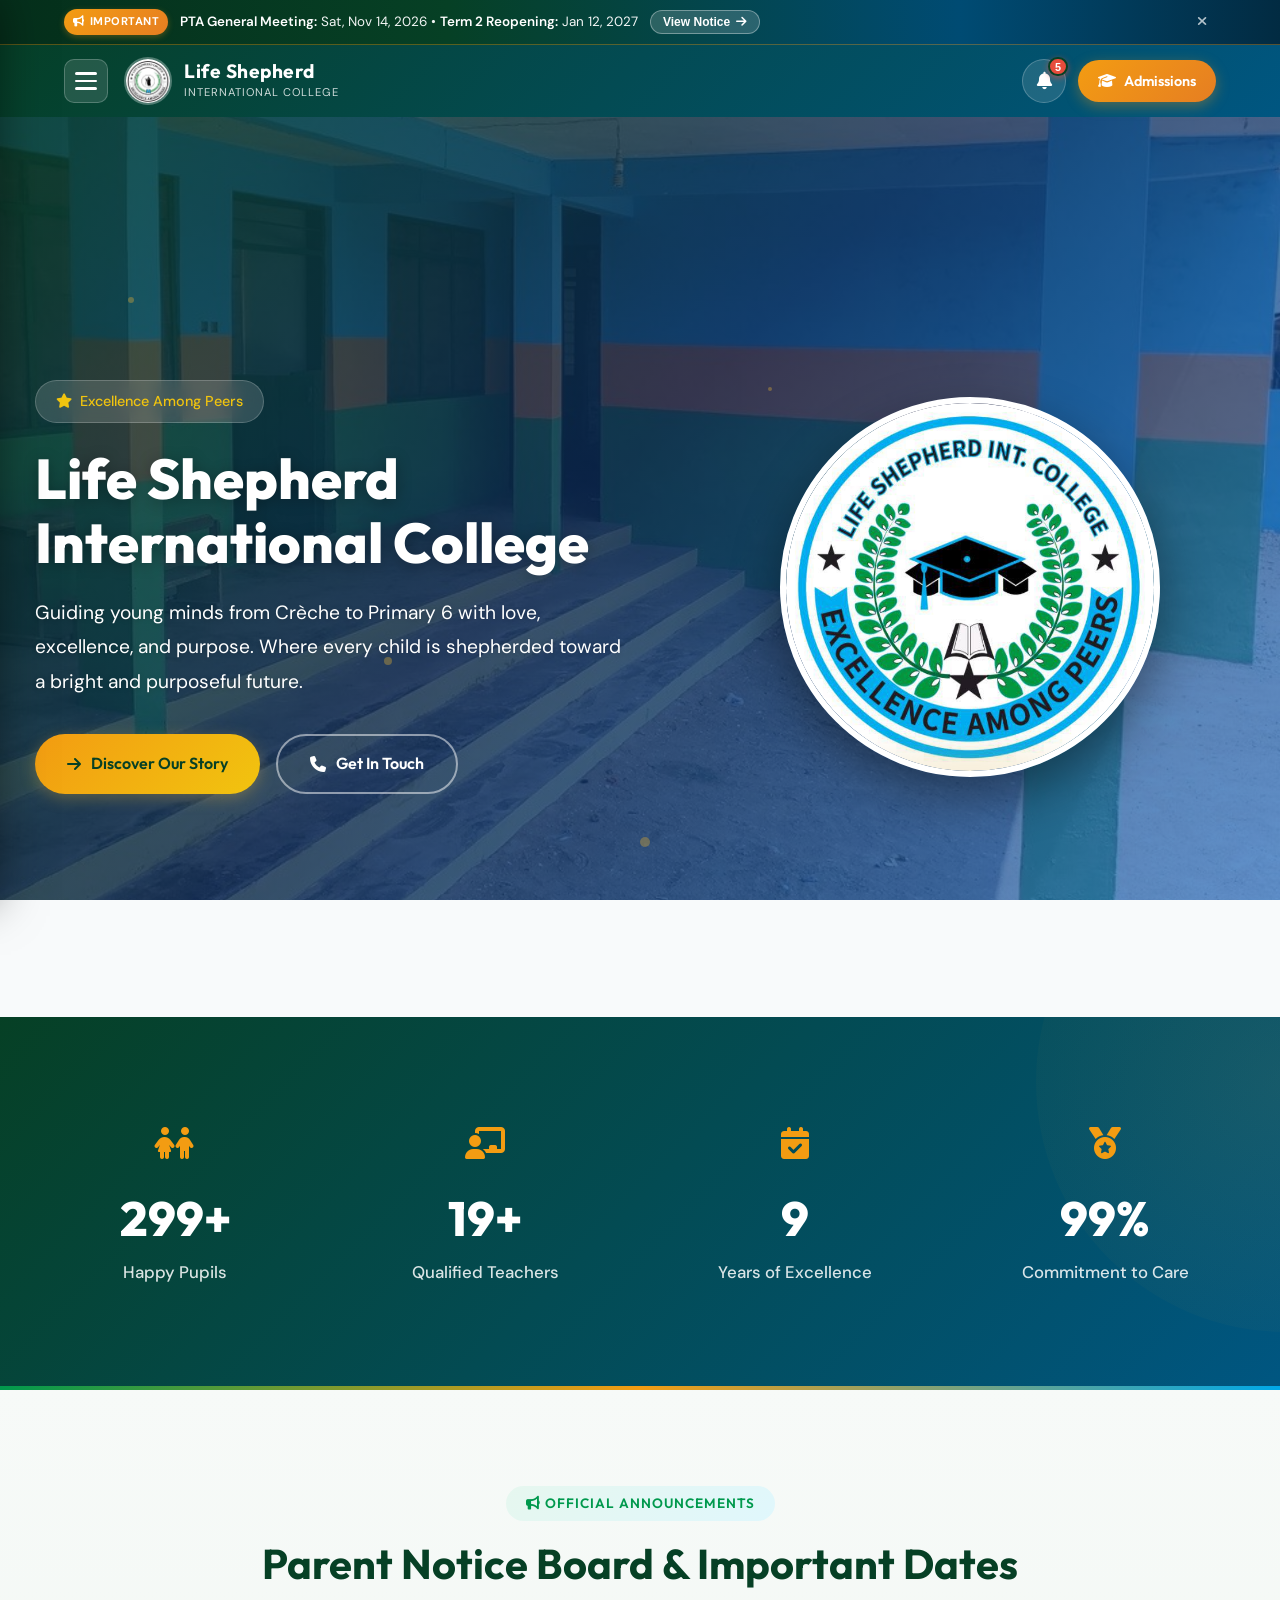
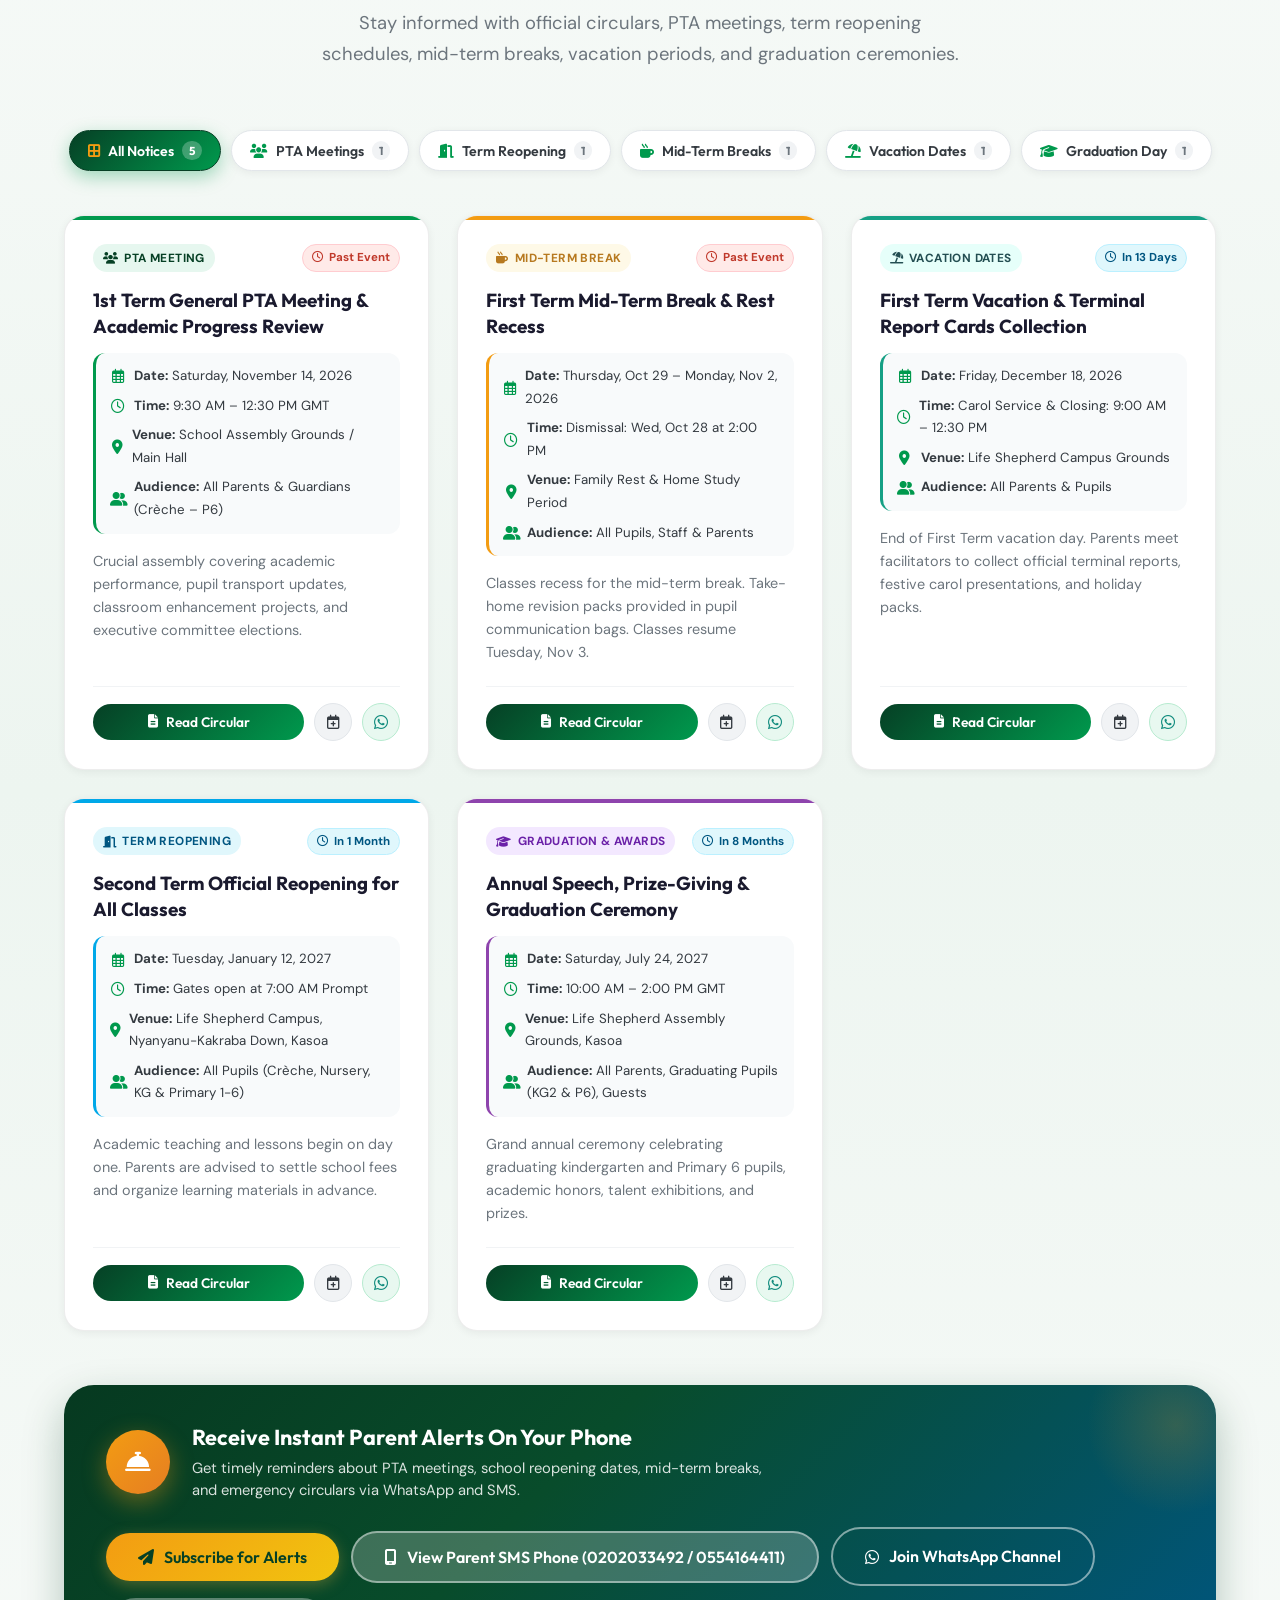
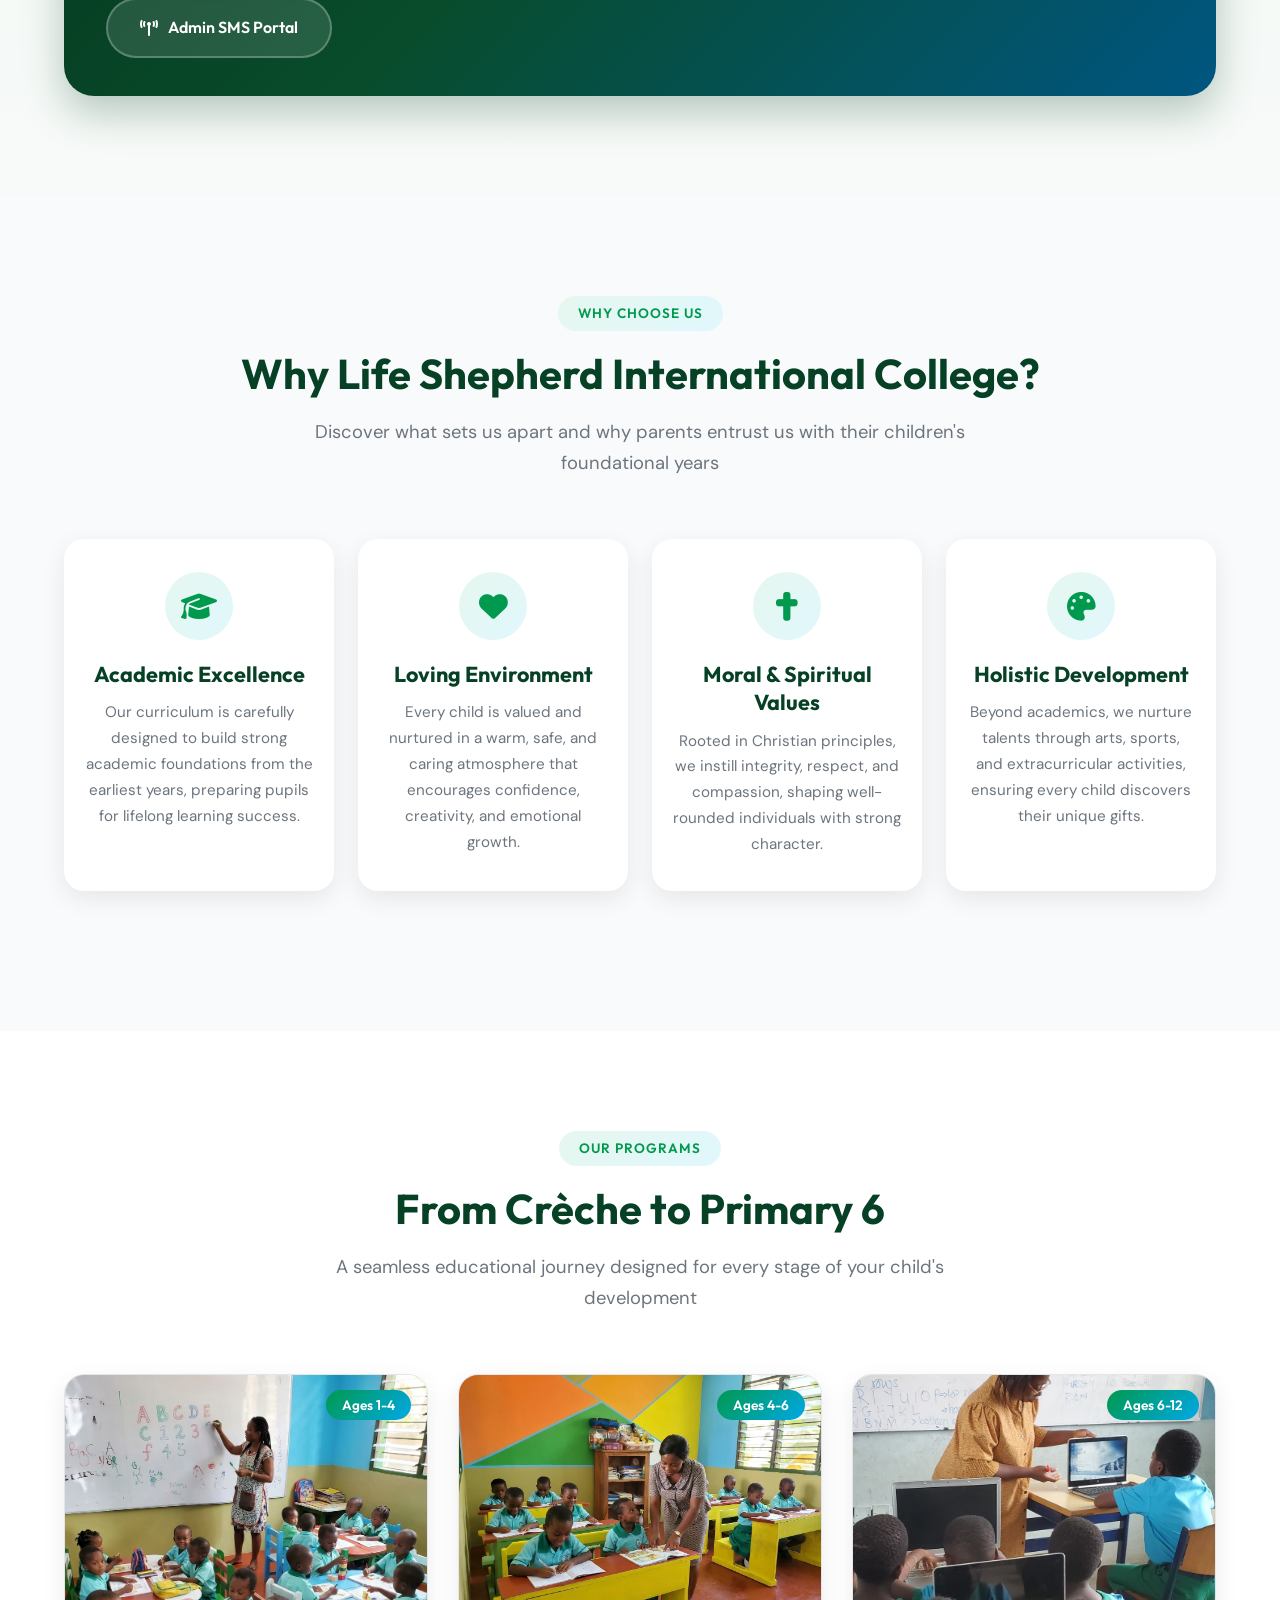
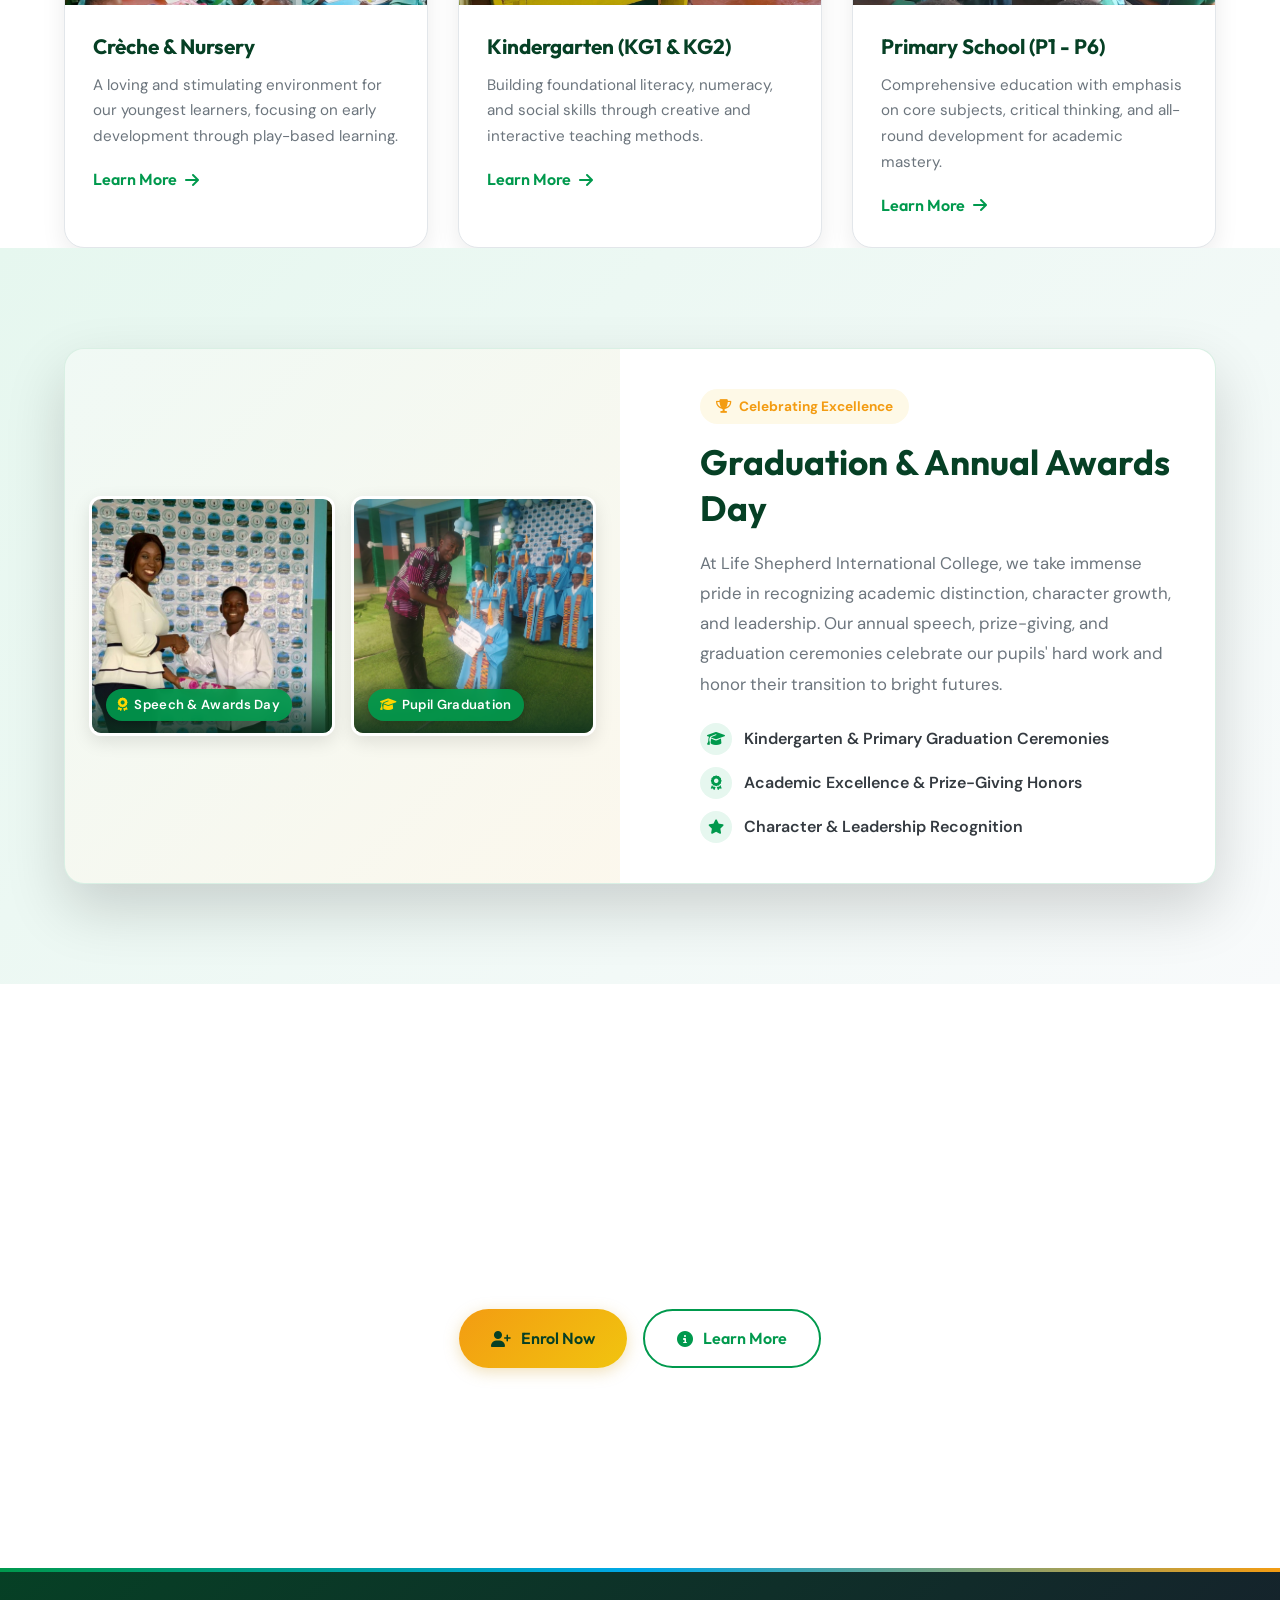
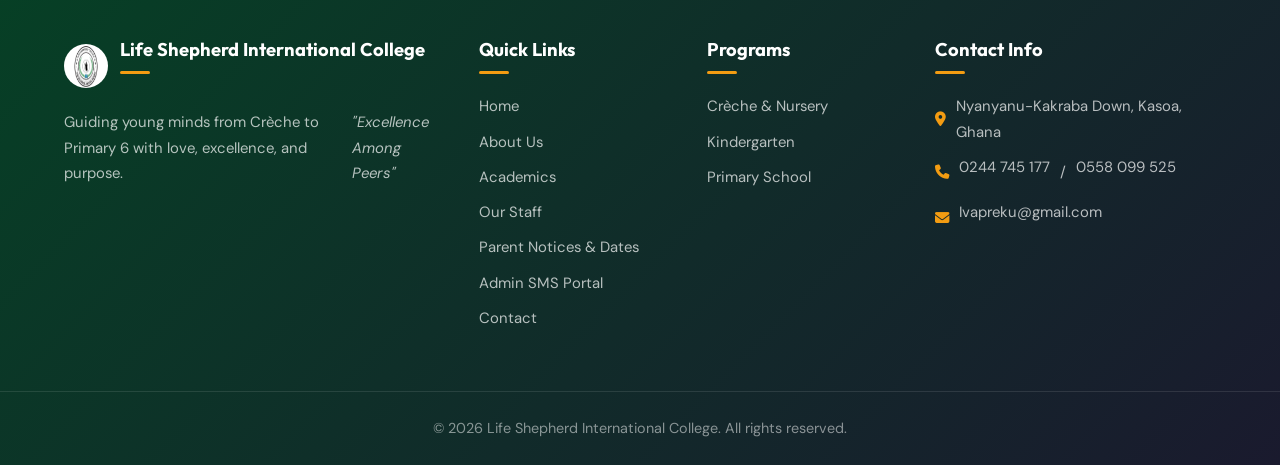
==== commit c22a81bd: "sms system in progress" ====
--- a/index.html
+++ b/index.html
@@ -292,6 +292,9 @@
               <button class="cta-button primary" id="openSubscribeModalBtn" type="button">
                 <i class="fa-solid fa-paper-plane"></i> Subscribe for Alerts
               </button>
+              <button class="cta-button secondary" id="openParentHandsetBtn" type="button" style="background: rgba(255,255,255,0.22); border-color: rgba(255,255,255,0.45); color: #fff;">
+                <i class="fa-solid fa-mobile-screen"></i> View Parent SMS Phone (0202033492 / 0554164411)
+              </button>
               <a href="https://wa.me/233244745177?text=Hello%20Life%20Shepherd%20College,%20please%20add%20me%20to%20the%20official%20parent%20broadcast%20channel." target="_blank" rel="noopener noreferrer" class="cta-button secondary">
                 <i class="fa-brands fa-whatsapp"></i> Join WhatsApp Channel
               </a>
--- a/style.css
+++ b/style.css
@@ -5069,8 +5069,410 @@
   .test-dispatch-form {
     flex-direction: column;
   }
-  .btn-broadcast-main {
     font-size: 0.92rem;
     padding: 13px 18px;
   }
 }
+
+/* ====================================================
+   Admin Portal Tabs & Subscriber Badges
+   ==================================================== */
+.admin-tab-nav {
+  display: flex;
+  gap: 10px;
+  margin-bottom: 20px;
+  border-bottom: 2px solid var(--gray-200);
+  padding-bottom: 10px;
+  flex-wrap: wrap;
+}
+
+.admin-tab-btn {
+  background: var(--off-white);
+  border: 1px solid var(--gray-200);
+  color: var(--gray-700);
+  padding: 9px 18px;
+  border-radius: var(--radius-sm);
+  font-family: var(--font-heading);
+  font-size: 0.88rem;
+  font-weight: 700;
+  cursor: pointer;
+  display: inline-flex;
+  align-items: center;
+  gap: 8px;
+  transition: var(--transition);
+}
+
+.admin-tab-btn:hover {
+  background: var(--green-pale);
+  border-color: var(--green-main);
+  color: var(--green-deep);
+}
+
+.admin-tab-btn.active {
+  background: var(--green-deep);
+  border-color: var(--green-deep);
+  color: var(--white);
+  box-shadow: 0 4px 12px rgba(6, 62, 35, 0.25);
+}
+
+.admin-tab-btn .tab-badge {
+  background: rgba(0, 0, 0, 0.08);
+  padding: 2px 7px;
+  border-radius: 12px;
+  font-size: 0.75rem;
+}
+
+.admin-tab-btn.active .tab-badge {
+  background: rgba(255, 255, 255, 0.25);
+  color: var(--white);
+}
+
+.sub-channel-badge {
+  display: inline-flex;
+  align-items: center;
+  gap: 4px;
+  font-size: 0.75rem;
+  padding: 3px 8px;
+  border-radius: 12px;
+  font-weight: 600;
+  margin-right: 4px;
+  background: #f0f4f8;
+  color: #2c3e50;
+}
+
+.sub-channel-badge.wa {
+  background: #e8f8f0;
+  color: #1e824c;
+}
+
+.sub-channel-badge.sms {
+  background: #e6f7ff;
+  color: #0077b6;
+}
+
+.sub-topic-tag {
+  display: inline-block;
+  font-size: 0.72rem;
+  background: #f5f6f8;
+  color: #555;
+  padding: 2px 6px;
+  border-radius: 4px;
+  margin: 2px 2px 0 0;
+}
+
+/* ====================================================
+   Smartphone Device Switcher & Carrier Styling
+   ==================================================== */
+.phone-device-selector {
+  display: flex;
+  background: #eef2f5;
+  padding: 4px;
+  border-radius: var(--radius-full);
+  gap: 4px;
+  margin-bottom: 12px;
+}
+
+.device-select-btn {
+  flex: 1;
+  padding: 7px 10px;
+  border: none;
+  background: transparent;
+  border-radius: var(--radius-full);
+  font-size: 0.76rem;
+  font-weight: 700;
+  color: var(--gray-700);
+  cursor: pointer;
+  display: inline-flex;
+  align-items: center;
+  justify-content: center;
+  gap: 6px;
+  transition: var(--transition);
+}
+
+.device-select-btn:hover {
+  color: var(--green-deep);
+}
+
+.device-select-btn.active {
+  background: var(--white);
+  color: var(--green-deep);
+  box-shadow: 0 2px 8px rgba(0, 0, 0, 0.12);
+}
+
+.carrier-badge-telecel {
+  color: #e60000;
+  font-weight: 700;
+}
+
+.carrier-badge-mtn {
+  color: #d4a000;
+  font-weight: 700;
+}
+
+.phone-carrier-info-bar {
+  background: #f8fafc;
+  padding: 6px 12px;
+  border-radius: 8px;
+  font-size: 0.74rem;
+  color: var(--gray-600);
+  margin-bottom: 10px;
+  display: flex;
+  align-items: center;
+  justify-content: space-between;
+  border: 1px solid var(--gray-200);
+}
+
+.phone-carrier-info-bar strong {
+  color: var(--dark);
+}
+
+/* Push Notification Banner inside Smartphone */
+.phone-notification-banner {
+  position: absolute;
+  top: 42px;
+  left: 10px;
+  right: 10px;
+  background: rgba(255, 255, 255, 0.96);
+  backdrop-filter: blur(14px);
+  border-radius: 14px;
+  padding: 10px 12px;
+  box-shadow: 0 8px 25px rgba(0, 0, 0, 0.22);
+  border: 1px solid rgba(0, 0, 0, 0.08);
+  z-index: 100;
+  display: flex;
+  gap: 10px;
+  align-items: flex-start;
+  animation: slide-banner-down 0.5s cubic-bezier(0.16, 1, 0.3, 1);
+  cursor: pointer;
+  transition: all 0.3s ease;
+}
+
+.phone-notification-banner:hover {
+  transform: scale(1.02);
+}
+
+@keyframes slide-banner-down {
+  0% { transform: translateY(-70px); opacity: 0; }
+  100% { transform: translateY(0); opacity: 1; }
+}
+
+.phone-notif-icon {
+  width: 30px;
+  height: 30px;
+  border-radius: 8px;
+  background: var(--green-deep);
+  color: var(--white);
+  display: flex;
+  align-items: center;
+  justify-content: center;
+  font-size: 0.9rem;
+  flex-shrink: 0;
+}
+
+.phone-notif-body {
+  flex: 1;
+  min-width: 0;
+}
+
+.phone-notif-header {
+  display: flex;
+  justify-content: space-between;
+  align-items: center;
+  margin-bottom: 2px;
+}
+
+.phone-notif-sender {
+  font-size: 0.76rem;
+  font-weight: 700;
+  color: #000;
+}
+
+.phone-notif-time {
+  font-size: 0.65rem;
+  color: #888;
+}
+
+.phone-notif-text {
+  font-size: 0.72rem;
+  color: #333;
+  line-height: 1.35;
+  display: -webkit-box;
+  -webkit-line-clamp: 2;
+  -webkit-box-orient: vertical;
+  overflow: hidden;
+}
+
+/* Quick Pick Contacts in Single Test */
+.quick-test-contacts {
+  display: flex;
+  gap: 8px;
+  margin-top: 10px;
+  flex-wrap: wrap;
+  align-items: center;
+}
+
+.quick-test-label {
+  font-size: 0.74rem;
+  color: var(--gray-600);
+  font-weight: 600;
+}
+
+.quick-contact-pill {
+  background: var(--white);
+  border: 1px solid var(--gray-200);
+  border-radius: 20px;
+  padding: 4px 10px;
+  font-size: 0.74rem;
+  font-weight: 600;
+  color: var(--gray-700);
+  cursor: pointer;
+  display: inline-flex;
+  align-items: center;
+  gap: 5px;
+  transition: var(--transition);
+}
+
+.quick-contact-pill:hover,
+.quick-contact-pill.active {
+  background: var(--green-pale);
+  border-color: var(--green-main);
+  color: var(--green-deep);
+}
+
+.quick-contact-pill .pill-dot {
+  width: 7px;
+  height: 7px;
+  border-radius: 50%;
+  background: #2ed573;
+}
+
+.quick-contact-pill.telecel .pill-dot {
+  background: #e60000;
+}
+
+.quick-contact-pill.mtn .pill-dot {
+  background: #eab308;
+}
+
+/* Transmission Pipeline Modal */
+.transmission-overlay {
+  position: fixed;
+  inset: 0;
+  background: rgba(6, 30, 18, 0.75);
+  backdrop-filter: blur(8px);
+  z-index: 50000;
+  display: flex;
+  align-items: center;
+  justify-content: center;
+  padding: 20px;
+  opacity: 0;
+  pointer-events: none;
+  transition: opacity 0.3s ease;
+}
+
+.transmission-overlay.active {
+  opacity: 1;
+  pointer-events: auto;
+}
+
+.transmission-card {
+  background: var(--white);
+  border-radius: var(--radius-xl);
+  max-width: 520px;
+  width: 100%;
+  padding: 28px 24px;
+  box-shadow: 0 20px 60px rgba(0, 0, 0, 0.4);
+  text-align: center;
+}
+
+.transmission-icon-spin {
+  width: 64px;
+  height: 64px;
+  border-radius: 50%;
+  background: var(--green-pale);
+  color: var(--green-main);
+  font-size: 1.8rem;
+  display: flex;
+  align-items: center;
+  justify-content: center;
+  margin: 0 auto 16px;
+  box-shadow: 0 8px 20px rgba(0, 153, 77, 0.2);
+}
+
+.pipeline-steps-list {
+  display: flex;
+  flex-direction: column;
+  gap: 10px;
+  margin: 20px 0;
+  text-align: left;
+}
+
+.pipeline-step-item {
+  display: flex;
+  align-items: center;
+  gap: 12px;
+  padding: 10px 14px;
+  border-radius: var(--radius-sm);
+  background: #f8fafc;
+  border: 1px solid var(--gray-200);
+  font-size: 0.84rem;
+  color: var(--gray-700);
+  transition: all 0.3s ease;
+}
+
+.pipeline-step-item.done {
+  background: #f0fdf4;
+  border-color: #86efac;
+  color: #166534;
+}
+
+.pipeline-step-item.active {
+  background: #eff6ff;
+  border-color: #93c5fd;
+  color: #1e40af;
+}
+
+.pipeline-step-icon {
+  width: 24px;
+  height: 24px;
+  border-radius: 50%;
+  display: flex;
+  align-items: center;
+  justify-content: center;
+  font-size: 0.75rem;
+  background: #e2e8f0;
+  color: #64748b;
+  flex-shrink: 0;
+}
+
+.pipeline-step-item.done .pipeline-step-icon {
+  background: #22c55e;
+  color: #fff;
+}
+
+.pipeline-step-item.active .pipeline-step-icon {
+  background: #3b82f6;
+  color: #fff;
+}
+
+/* Parent Handset View Button & Badge */
+.btn-handset-view-badge {
+  background: linear-gradient(135deg, #005681 0%, #00a8e8 100%);
+  color: var(--white);
+  border: none;
+  padding: 8px 16px;
+  border-radius: var(--radius-full);
+  font-size: 0.8rem;
+  font-weight: 700;
+  cursor: pointer;
+  display: inline-flex;
+  align-items: center;
+  gap: 7px;
+  transition: var(--transition);
+  text-decoration: none;
+}
+
+.btn-handset-view-badge:hover {
+  transform: translateY(-2px);
+  box-shadow: 0 4px 14px rgba(0, 168, 232, 0.4);
+}
